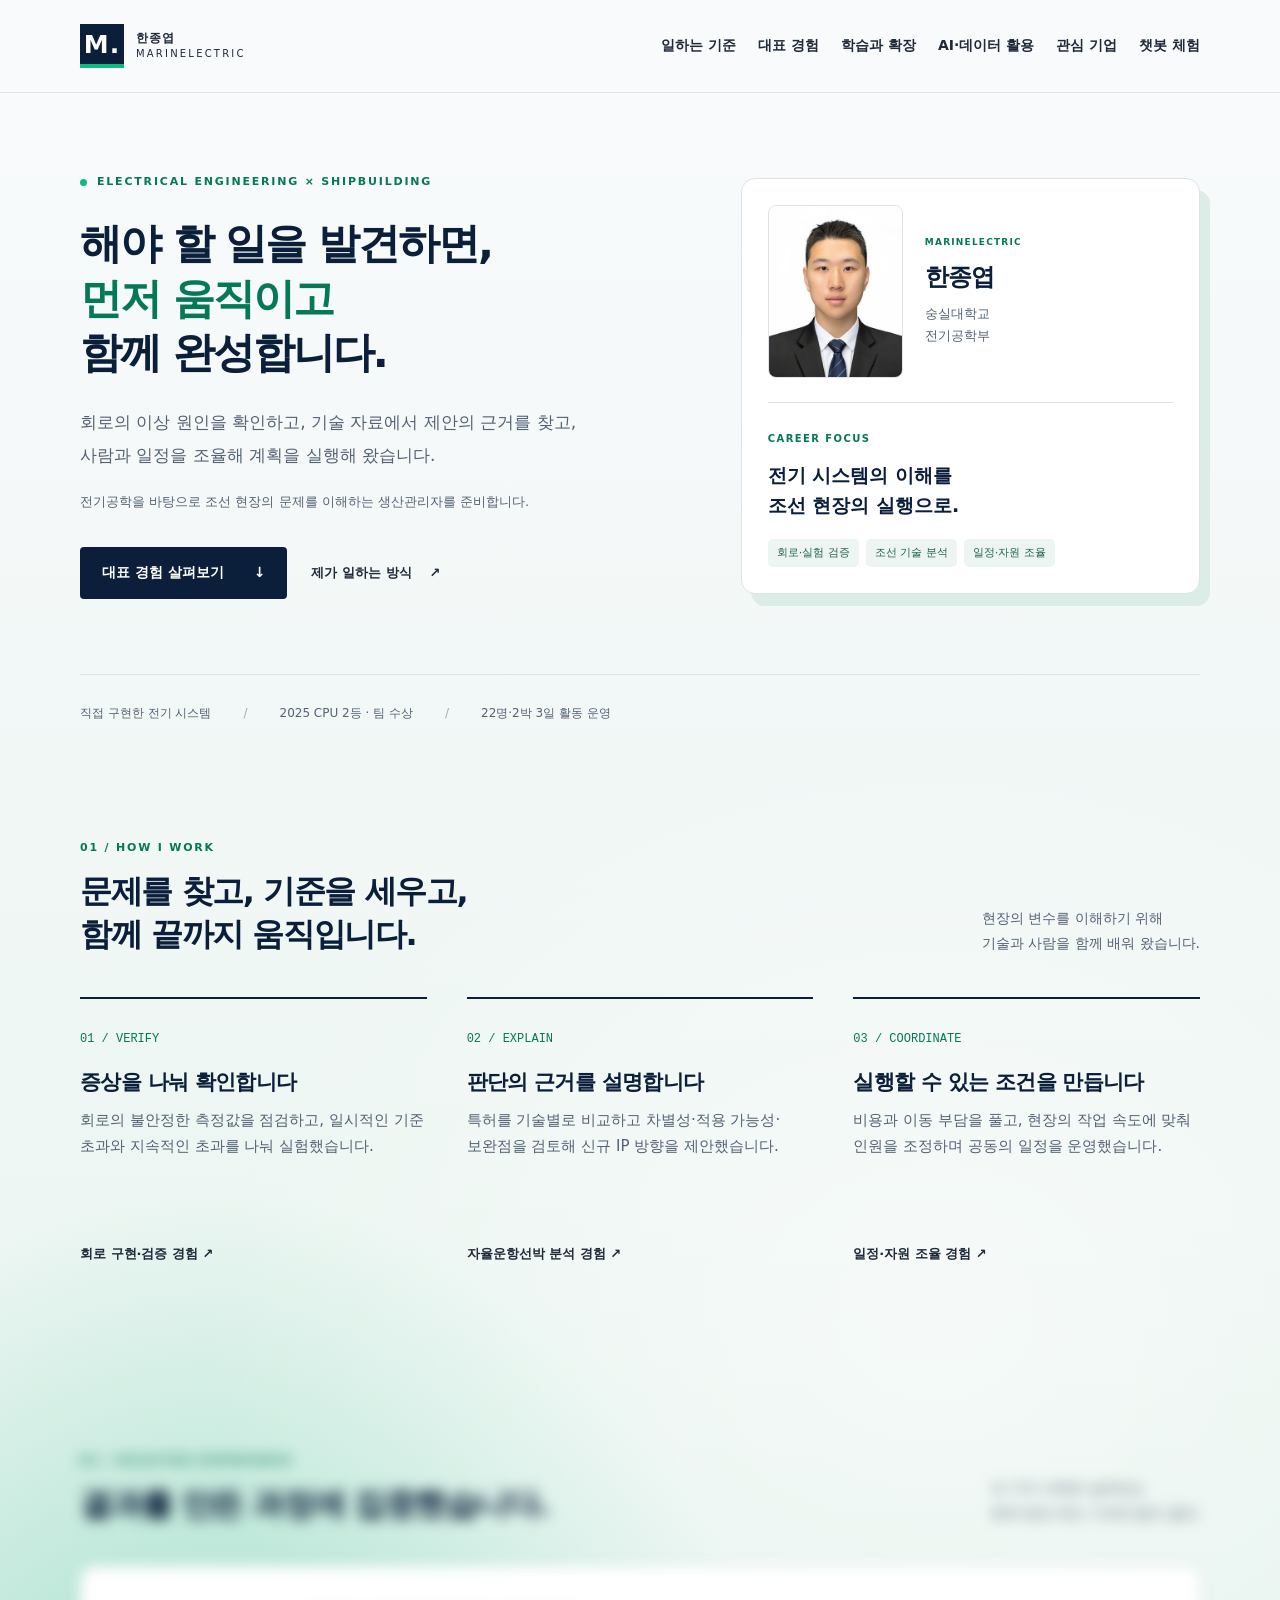
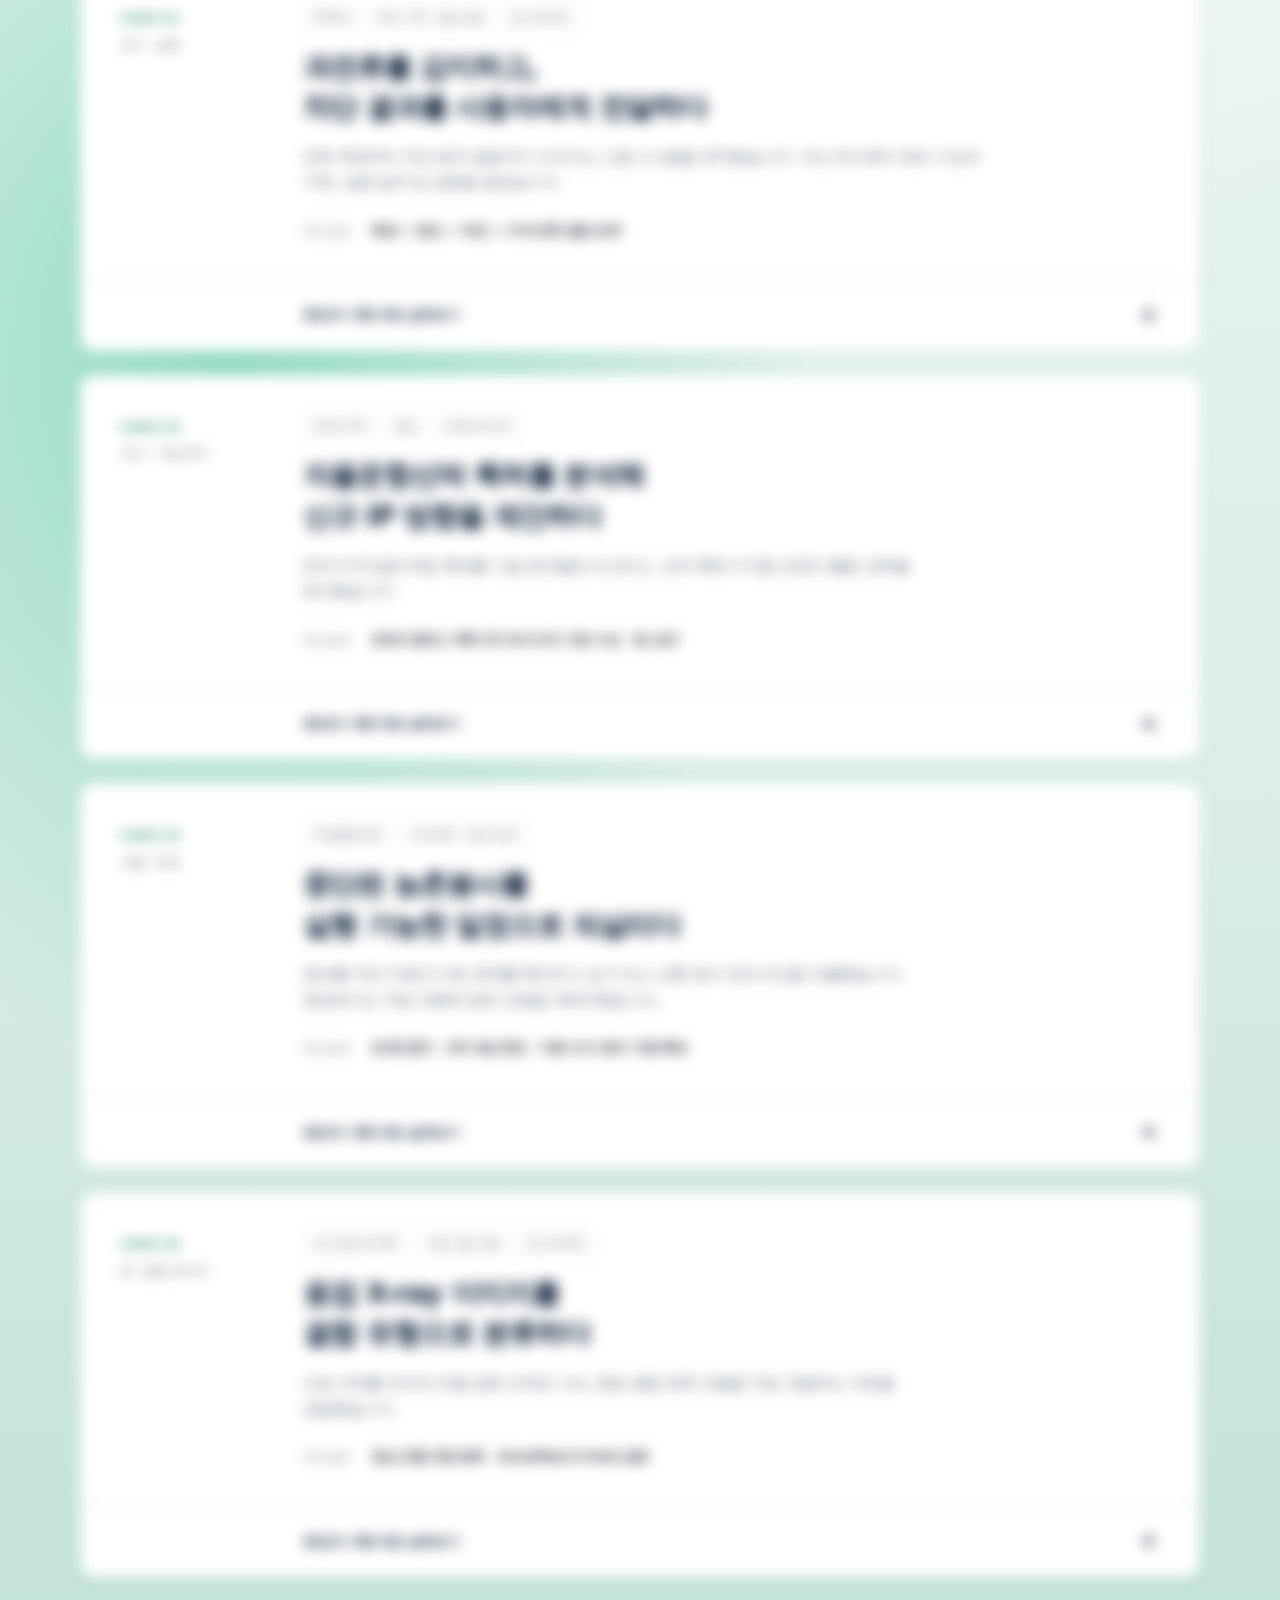
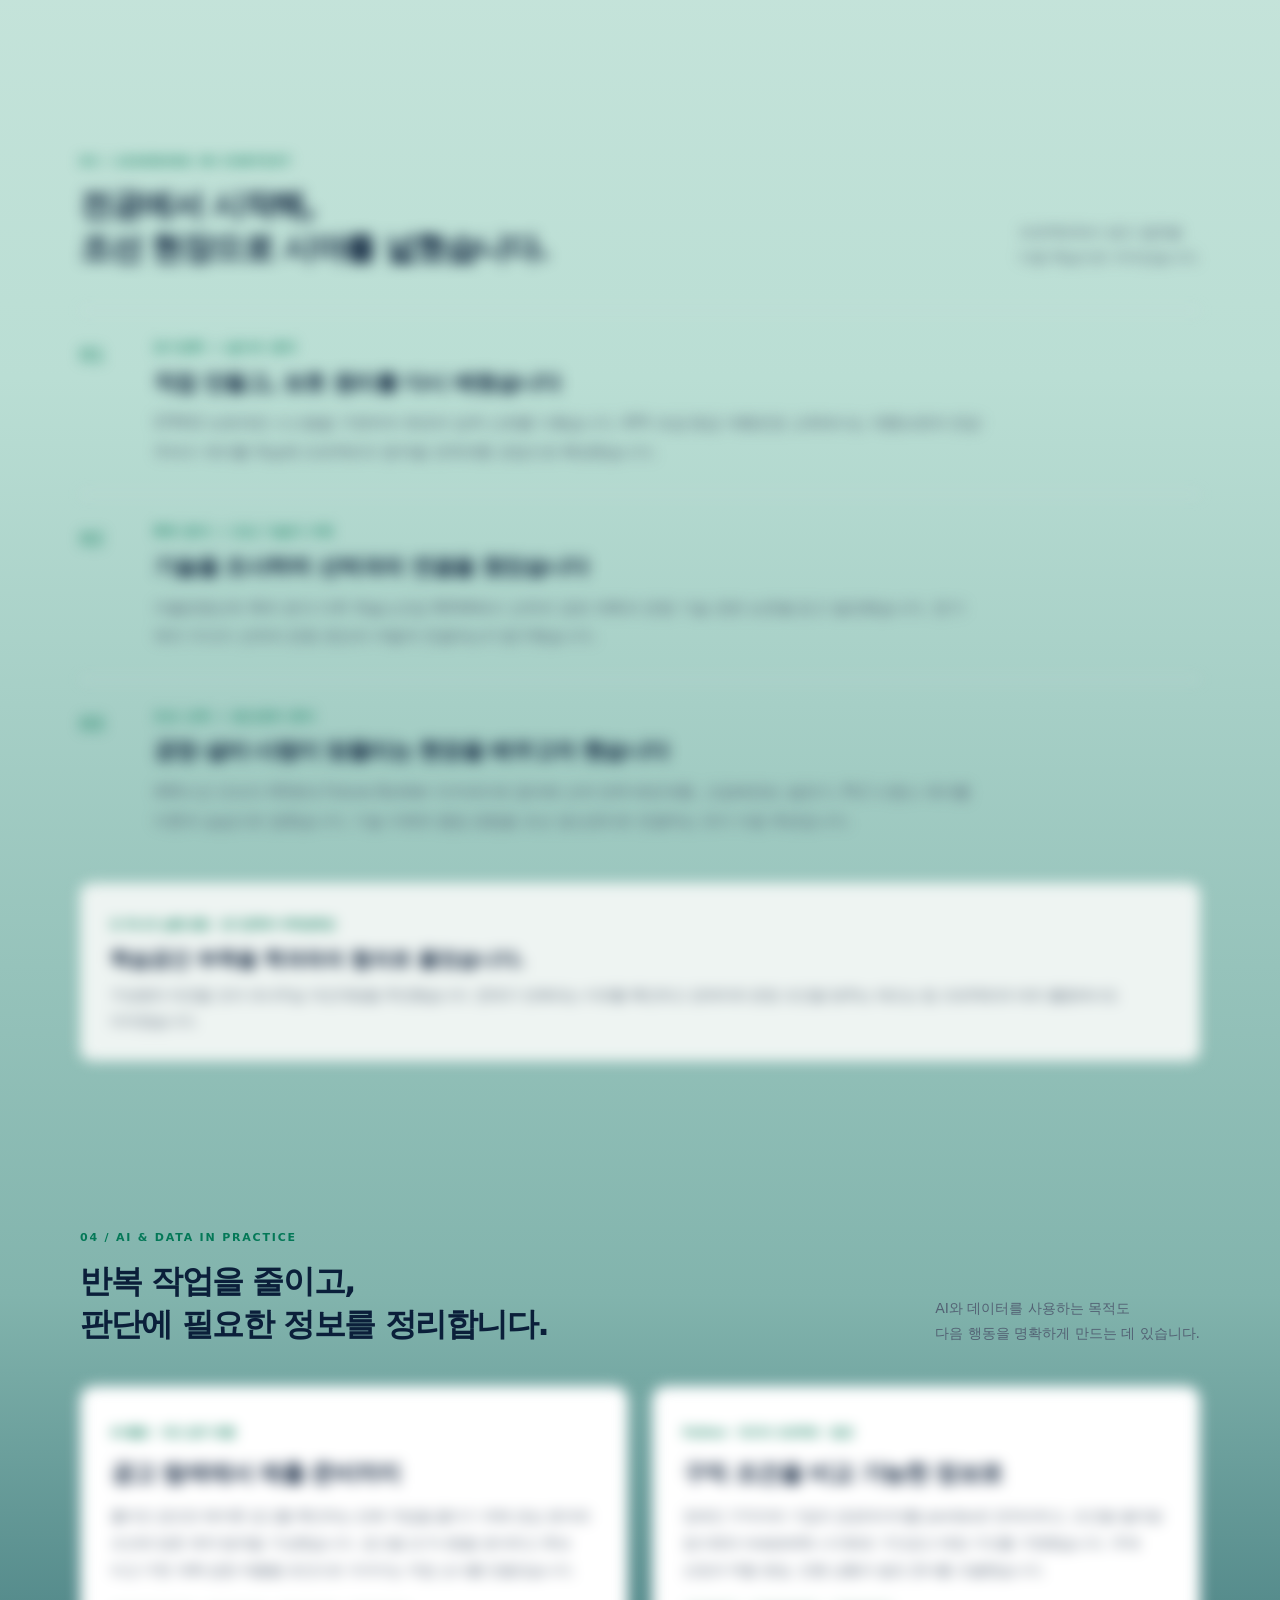
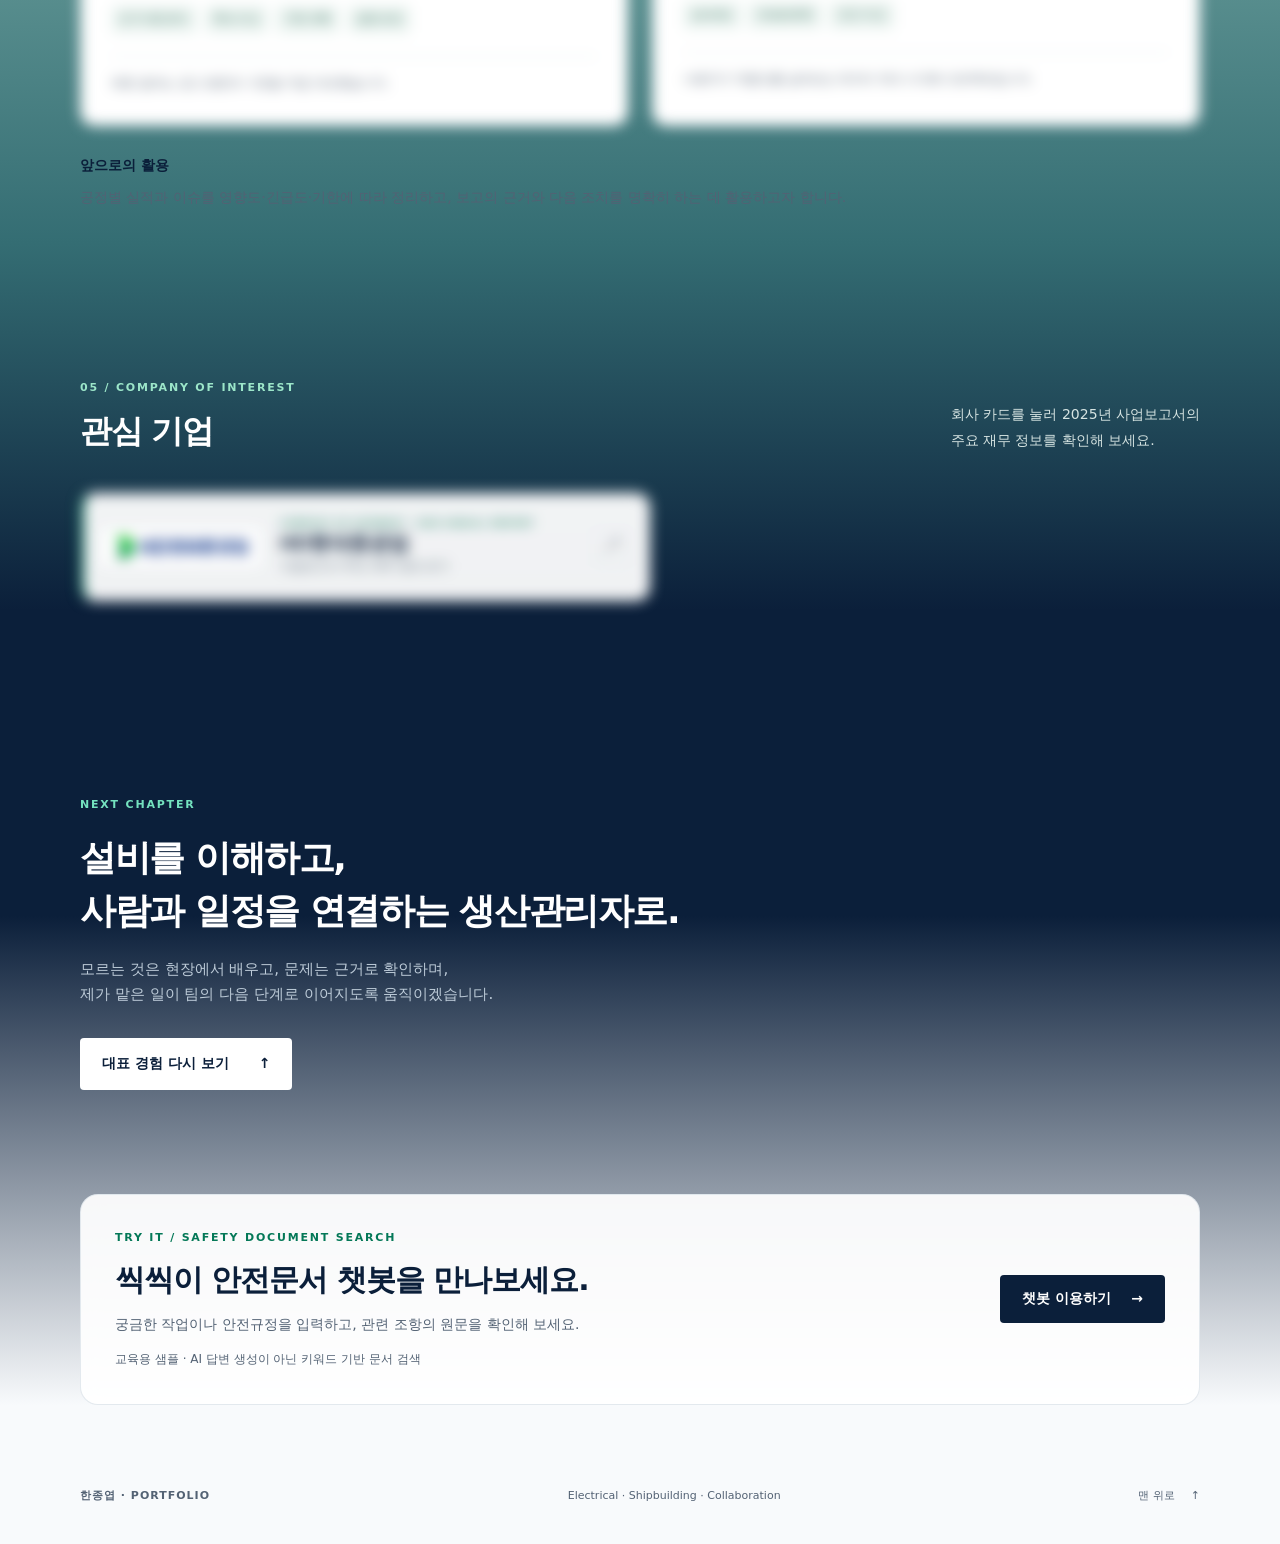
==== index.html @ 81415484 "Publish checked portfolio site and assets" ====
<!doctype html>
<html lang="ko"><head><meta charset="utf-8"><meta name="viewport" content="width=device-width, initial-scale=1"><meta name="description" content="한종엽의 전기·조선 포트폴리오. 과전류 보호 시스템 구현, 자율운항선박 특허 분석, 일정과 자원 조율 경험을 소개합니다."><meta name="theme-color" content="#0B1F3A"><meta property="og:title" content="한종엽 | 전기에서 조선 현장으로"><meta property="og:description" content="회로를 검증하고, 기술을 분석하고, 사람과 일정을 연결한 경험."><title>한종엽 | 전기에서 조선 현장으로</title><link rel="stylesheet" href="styles.css"><script src="app.js" defer></script></head>
<body><a class="skip-link" href="#main">본문 바로가기</a>
<header class="site-header"><div class="container header-inner"><a class="brand" href="#top" aria-label="한종엽 포트폴리오 처음으로"><span class="brand-mark" aria-hidden="true">M.</span><span>한종엽<br><small>MARINELECTRIC</small></span></a><nav aria-label="주 메뉴"><a href="#career">일하는 기준</a><a href="#projects">대표 경험</a><a href="#experience">학습과 확장</a><a href="#ai-tools">AI·데이터 활용</a><a href="#company">관심 기업</a><a href="#chatbot">챗봇 체험</a></nav></div></header>
<main id="main" class="flow-region"><section class="hero" id="top" aria-labelledby="hero-title"><div class="container hero-grid"><div class="hero-copy"><p class="eyebrow"><span class="status-dot" aria-hidden="true"></span> ELECTRICAL ENGINEERING × SHIPBUILDING</p><h1 id="hero-title">해야 할 일을 발견하면,<br><em>먼저 움직이고</em><br>함께 완성합니다.</h1><p class="hero-description">회로의 이상 원인을 확인하고, 기술 자료에서 제안의 근거를 찾고,<br class="desktop-break"> 사람과 일정을 조율해 계획을 실행해 왔습니다.</p><p class="career-direction">전기공학을 바탕으로 조선 현장의 문제를 이해하는 생산관리자를 준비합니다.</p><div class="hero-actions"><a class="button primary" href="#projects">대표 경험 살펴보기 <span aria-hidden="true">↓</span></a><a class="text-link" href="#career">제가 일하는 방식 <span aria-hidden="true">↗</span></a></div></div><aside class="profile-card" aria-label="한종엽 프로필"><div class="profile-intro"><img src="assets/profile.jpg" alt="한종엽 프로필 사진" width="896" height="1152" fetchpriority="high"><div><p class="eyebrow">MARINELECTRIC</p><h2>한종엽</h2><p>숭실대학교<br>전기공학부</p></div></div><div class="profile-focus"><span>CAREER FOCUS</span><p>전기 시스템의 이해를<br>조선 현장의 실행으로.</p></div><div class="profile-tags"><span>회로·실험 검증</span><span>조선 기술 분석</span><span>일정·자원 조율</span></div></aside></div><div class="container hero-bottom"><span>직접 구현한 전기 시스템</span><span>2025 CPU 2등 · 팀 수상</span><span>22명·2박 3일 활동 운영</span></div></section>
<section class="section container scroll-reveal" id="career" aria-labelledby="career-title"><div class="section-heading"><div><p class="eyebrow">01 / HOW I WORK</p><h2 id="career-title">문제를 찾고, 기준을 세우고,<br>함께 끝까지 움직입니다.</h2></div><p>현장의 변수를 이해하기 위해<br>기술과 사람을 함께 배워 왔습니다.</p></div><div class="strength-grid"><article><span class="index-number">01 / VERIFY</span><h3>증상을 나눠 확인합니다</h3><p>회로의 불안정한 측정값을 점검하고, 일시적인 기준 초과와 지속적인 초과를 나눠 실험했습니다.</p><a class="text-link" href="#project-relay">회로 구현·검증 경험 ↗</a></article><article><span class="index-number">02 / EXPLAIN</span><h3>판단의 근거를 설명합니다</h3><p>특허를 기술별로 비교하고 차별성·적용 가능성·보완점을 검토해 신규 IP 방향을 제안했습니다.</p><a class="text-link" href="#project-ip">자율운항선박 분석 경험 ↗</a></article><article><span class="index-number">03 / COORDINATE</span><h3>실행할 수 있는 조건을 만듭니다</h3><p>비용과 이동 부담을 풀고, 현장의 작업 속도에 맞춰 인원을 조정하며 공동의 일정을 운영했습니다.</p><a class="text-link" href="#project-cooperation">일정·자원 조율 경험 ↗</a></article></div></section>
<section class="project-section scroll-reveal" id="projects" aria-labelledby="projects-title"><div class="container"><div class="section-heading"><div><p class="eyebrow">02 / SELECTED EXPERIENCE</p><h2 id="projects-title">결과를 만든 과정에 집중했습니다.</h2></div><p>네 가지 사례로 살펴보는<br>문제·판단·개인 기여와 팀의 결과.</p></div><article class="project-card" id="project-relay"><div class="project-overview"><div class="project-label"><span>CASE 01</span><span>전기 · 검증</span></div><div class="project-main"><div class="tags"><span>STM32</span><span>회로 구현 · 실험 검증</span><span>팀 프로젝트</span></div><h3>과전류를 감지하고,<br>차단 결과를 사용자에게 전달하다</h3><p>전류 측정부터 차단·원격 알림까지 이어지는 소형 시스템을 제작했습니다. 저는 하드웨어 회로 구성과 구현, 실험 설계 및 검증을 맡았습니다.</p><div class="outcome"><span>주요 결과</span><strong>측정 → 경보 → 차단 → 카카오톡 알림 연계</strong></div></div></div><details><summary>판단과 수행 과정 살펴보기 <span class="plus" aria-hidden="true">+</span></summary><div class="case-body"><dl class="story"><div><dt>해결할 문제</dt><dd>산업용 보호계전기의 동작을 소형 보드에서 구현하고, 관리자가 현장에 없어도 경보와 차단 상태를 확인할 수 있도록 하고자 했습니다.</dd></div><div><dt>판단 기준</dt><dd>단 한 번의 기준 초과로 판단하지 않고 연속 측정 조건을 두었습니다. 일시적인 변화와 지속적인 초과 상황을 구분하는 것이 검증의 핵심이었습니다.</dd></div><div><dt>내가 한 일</dt><dd>SCT 전류센서와 STM32를 연결하는 하드웨어 회로를 구성·구현하고, 실험을 설계해 동작을 검증했습니다. 불안정한 측정값은 입력 경로를 점검하며 원인을 좁혔습니다.</dd></div><div><dt>팀의 구현</dt><dd>팀원들과 하드웨어·펌웨어·IoT 역할을 나누고 측정, 경보, 릴레이 차단, 카카오톡 알림을 연결했습니다. 펌웨어와 IoT 서비스 개발은 별도 팀원이 담당했습니다.</dd></div><div><dt>확인한 결과</dt><dd>보고서의 실험에서는 약 100ms의 일시적인 기준 초과는 트립되지 않았고, 지속적인 초과는 주의 경보와 차단으로 이어졌습니다. 소형 실험 회로에서 확인한 결과입니다.</dd></div><div><dt>배운 점과 연결</dt><dd>기능이 작동하는지뿐 아니라 어떤 조건에서 동작하는지 확인해야 했습니다. 이 경험을 설비의 이상 원인 파악과 조치 결과 확인에 연결하고자 합니다.</dd></div></dl><div class="evidence-panel"><p class="eyebrow">PROTOTYPE / LOGIC & TEST</p><h4>보고서에 기록된 시제품 판단 조건</h4><div class="logic-grid"><div><span>주의 경보</span><strong>0.72 A</strong><p>최근 10회 중 8회 이상 기준 초과</p></div><div><span>차단 판단</span><strong>0.9 A</strong><p>5회 연속 기준 초과</p></div><div><span>내 담당</span><strong>회로 · 실험</strong><p>하드웨어 구현과 동작 검증</p></div></div><p class="source-note">출처: Let’s Trip 캡스톤 과제보고서 3·5절. 위 값은 시제품에 설정한 실험 조건이며 현장 적용 기준이 아닙니다. 경보는 보고서에 설명된 임계값·연속 측정 로직으로 표현했습니다.</p></div></div></details></article><article class="project-card" id="project-ip"><div class="project-overview"><div class="project-label"><span>CASE 02</span><span>조선 · 기술 분석</span></div><div class="project-main"><div class="tags"><span>2025 CPU</span><span>팀장</span><span>2025.04–09</span></div><h3>자율운항선박 특허를 분석해<br>신규 IP 방향을 제안하다</h3><p>한국·미국·일본·유럽 특허를 기술 분야별로 비교하고, 선박 특화 디지털 트윈의 활용 공백을 분석했습니다.</p><div class="outcome"><span>주요 결과</span><strong>2025 캠퍼스 특허 유니버시아드 2등 수상 · 팀 성과</strong></div></div></div><details><summary>판단과 수행 과정 살펴보기 <span class="plus" aria-hidden="true">+</span></summary><div class="case-body"><dl class="story"><div><dt>해결할 문제</dt><dd>2024년 최종심사 이후 분석의 차별성과 현실성, 제안을 설득하는 논리를 보완해 다시 도전했습니다.</dd></div><div><dt>판단 기준</dt><dd>기존 기술과 무엇이 다른지, 실제로 적용할 수 있는지, 어떤 보완이 필요한지를 기준으로 자료와 제안 방향을 검토했습니다.</dd></div><div><dt>내가 한 일</dt><dd>팀장으로 분석 방향과 진행 상황을 점검하고 역할을 나눴습니다. 팀의 분석 결과와 신규 IP 아이디어를 정리해 최종심사에서 설명했습니다.</dd></div><div><dt>팀의 분석</dt><dd>충돌 회피·최적 항해·통신·긴급상황 대응·보안 분야를 분류하고, 조사한 특허 범위에서 디지털 트윈을 운항 판단과 위험 대응에 연결하는 방향을 제안했습니다.</dd></div><div><dt>결과</dt><dd>최종 2등을 수상했습니다. 결과물은 특허 분석과 IP 제안이며, 특허 등록이나 실제 자율운항 시스템 구축 성과로 제시하지 않습니다.</dd></div><div><dt>배운 점과 연결</dt><dd>자료를 모으는 것에서 나아가 차이와 적용 조건을 설명해야 제안이 설득력을 얻었습니다. 조선 기술을 비교하고 관계자에게 판단 근거를 전달하는 기초가 됐습니다.</dd></div></dl><p class="source-note">출처: 선박생산관리 지원서 및 Ocean Transformation 지원 이력서의 CPU 활동 기록.</p></div></details></article><article class="project-card" id="project-cooperation"><div class="project-overview"><div class="project-label"><span>CASE 03</span><span>조율 · 운영</span></div><div class="project-main"><div class="tags"><span>작은물결 회장</span><span>대외 협의 · 일정 운영</span></div><h3>중단된 농촌봉사를<br>실행 가능한 일정으로 되살리다</h3><p>참여를 막던 비용과 이동 문제를 확인하고 농가·숙소·교통·장비·안전 조건을 조율했습니다. 현장에서는 작업 진행에 맞춰 인원을 재배치했습니다.</p><div class="outcome"><span>주요 결과</span><strong>22명 참여 · 2박 3일 운영 · 이동·식사·장비 지원 확보</strong></div></div></div><details><summary>판단과 수행 과정 살펴보기 <span class="plus" aria-hidden="true">+</span></summary><div class="case-body"><dl class="story"><div><dt>해결할 문제</dt><dd>중단됐던 농촌봉사를 다시 추진하는 과정에서 구성원들이 비용과 이동 부담으로 참여를 망설였습니다.</dd></div><div><dt>판단 기준</dt><dd>참가자 모집보다 먼저 이동·숙소·식사·장비와 작업 일정을 실행 가능한 조건으로 만드는 데 집중했습니다.</dd></div><div><dt>내가 한 일</dt><dd>춘천농협과 MOU를 협의하고 전체 일정과 외부기관 소통을 맡았습니다. 현장에서는 농가별 작업량과 진행 속도를 확인하며 인원을 재배치하고, 지연되거나 담당이 비는 업무를 보완했습니다.</dd></div><div><dt>함께 한 일</dt><dd>부원들과 농가 연락·물품 준비·참여자 관리 역할을 나누고 진행 상황을 점검했습니다.</dd></div><div><dt>결과</dt><dd>22명이 참여하는 2박 3일 활동을 운영했습니다. 버스·중식·일손돕기 장비 지원과 봉사시간 인정을 확보했습니다.</dd></div><div><dt>배운 점과 연결</dt><dd>역할 분담 이후에도 진행 상황과 사람·자원의 제약을 살펴야 했습니다. 여러 관계자와 일정을 맞추고 변경에 대응하는 경험을 생산관리의 협업 역량으로 이어가고자 합니다.</dd></div></dl><p class="source-note">출처: 선박생산관리 지원서의 공동 목표 달성 경험.</p></div></details></article><article class="project-card" id="project-ai"><div class="project-overview"><div class="project-label"><span>CASE 04</span><span>AI · 품질 데이터</span></div><div class="project-main"><div class="tags"><span>조선 현장 AI PBL</span><span>직접 모델 개발</span><span>팀 프로젝트</span></div><h3>용접 X-ray 이미지를<br>결함 유형으로 분류하다</h3><p>산업 과제를 데이터·모델·검증 단계로 나눠, 용접 결함 분류 모델을 직접 개발하는 과정을 경험했습니다.</p><div class="outcome"><span>주요 결과</span><strong>정상 포함 5종 분류 · Stratified 5-Fold 검증</strong></div></div></div><details><summary>판단과 수행 과정 살펴보기 <span class="plus" aria-hidden="true">+</span></summary><div class="case-body"><dl class="story"><div><dt>해결할 문제</dt><dd>용접 X-ray 이미지를 기공·용입부족·융합불량·언더컷·정상으로 분류하는 교육 과제였습니다.</dd></div><div><dt>판단 기준</dt><dd>클래스별 성능을 함께 살피는 Macro F1과 계층화 교차검증을 기준으로 모델을 평가했습니다.</dd></div><div><dt>내가 한 일</dt><dd>용접 결함 분류 모델을 직접 만들고 데이터 탐색부터 학습·검증·재학습까지의 적용 과정을 경험했습니다.</dd></div><div><dt>팀의 개발 과정</dt><dd>팀 발표자료에는 흑백 128×128 전처리·증강, WeldingResNet, 5-Fold 검증, 앙상블과 고신뢰도 Pseudo-label 재학습 과정이 기록돼 있습니다.</dd></div><div><dt>결과와 범위</dt><dd>팀 발표자료의 평균 검증 Macro F1은 0.8958입니다. 교육 데이터의 5-Fold 결과이며 현장 검사 정확도나 불량률 개선 수치는 아닙니다.</dd></div><div><dt>배운 점과 연결</dt><dd>평가 조건과 데이터 구성을 함께 확인해야 점수의 의미를 설명할 수 있었습니다. 품질 데이터를 다룰 때도 분석 결과와 적용 가능한 범위를 함께 전달하고자 합니다.</dd></div></dl><p class="source-note">출처: 기존 포트폴리오에 반영된 「용접 결함 이미지 분류 모델 학습 과정」 팀 발표자료. 평균 검증 Macro F1과 별도 제출 점수는 합치지 않았습니다.</p></div></details></article></div></section>
<section class="section container scroll-reveal" id="experience" aria-labelledby="experience-title"><div class="section-heading"><div><p class="eyebrow">03 / LEARNING IN CONTEXT</p><h2 id="experience-title">전공에서 시작해,<br>조선 현장으로 시야를 넓혔습니다.</h2></div><p>프로젝트에서 생긴 질문을<br>다음 학습으로 이어갔습니다.</p></div><div class="learning-path"><article><span class="path-number">01</span><div><p class="eyebrow">전기공학 → 설비의 동작</p><h3>직접 만들고, 보호 원리를 다시 배웠습니다</h3><p>STM32 보호계전 시스템을 구현하며 회로와 입력 신호를 다뤘습니다. KPX 초급·중급 계통운영 교육에서는 계통보호와 전압·주파수 제어를 학습해 프로젝트의 동작을 전력계통 관점으로 확장했습니다.</p></div></article><article><span class="path-number">02</span><div><p class="eyebrow">특허 분석 → 조선 기술의 이해</p><h3>기술을 조사하며 선박과의 연결을 찾았습니다</h3><p>자율운항선박 특허 분석 이후 학술소모임 NOVA에서 선박의 경로 계획과 운항 기술 관련 논문을 읽고 발표했습니다. 전기·제어 지식이 선박의 운항 판단과 어떻게 연결되는지 탐구했습니다.</p></div></article><article><span class="path-number">03</span><div><p class="eyebrow">조선 교육 → 생산관리 준비</p><h3>공정·설비·사람이 맞물리는 현장을 배우고자 했습니다</h3><p>400시간 규모의 HD현대 Future Builder 아카데미에 참여해 선박 전력·배전계통, 고압배전반, 발전기, PLC·시퀀스 제어를 이론과 실습으로 접했습니다. 기술 이해와 협업 경험을 조선 생산관리로 연결하는 것이 다음 목표입니다.</p></div></article></div><div class="supporting-experience"><span class="experience-type">또 하나의 실행 경험 · 전기공학부 부학생회장</span><h3>학습공간 부족을 학과와의 협의로 풀었습니다.</h3><p>구성원의 의견을 모아 과사무실 야간개방을 추진했습니다. 문제가 반복되는 이유를 확인하고 관계자와 운영 조건을 맞추는 태도는 팀 프로젝트와 대외 활동에서도 이어졌습니다.</p></div></section>
<section class="industry-section" id="ai-tools" aria-labelledby="tools-title"><div class="container"><div class="section-heading"><div><p class="eyebrow">04 / AI & DATA IN PRACTICE</p><h2 id="tools-title">반복 작업을 줄이고,<br>판단에 필요한 정보를 정리합니다.</h2></div><p>AI와 데이터를 사용하는 목적도<br>다음 행동을 명확하게 만드는 데 있습니다.</p></div><div class="practice-grid scroll-reveal"><article><span class="experience-type">AI 활용 · 개인 업무 흐름</span><h3>공고 탐색에서 제출 준비까지</h3><p>흩어진 공모전·해커톤 공고를 확인하는 반복 작업을 줄이기 위해 관심 분야와 조건에 맞춘 예약 탐색을 구성했습니다. 공고별 요구사항을 분석하고 후보 비교·구현 계획·검증·제출물 초안으로 이어지는 작업 순서를 만들었습니다.</p><ol class="workflow-steps"><li>요구사항 분석</li><li>후보 비교</li><li>구현 계획</li><li>검증·초안</li></ol><p class="practice-note">최종 결과는 공고 원문과 기준을 직접 대조했습니다.</p></article><article><span class="experience-type">Python · 데이터 프로젝트 · 팀장</span><h3>구직 조건을 비교 가능한 정보로</h3><p>장애인 구직자와 기업의 공공데이터를 pandas로 전처리하고, 조건별 필터링·점수화와 matplotlib 시각화로 구인공고 매칭 구조를 구현했습니다. 주제 선정과 역할 분담, 진행 상황과 발표 준비를 조율했습니다.</p><div class="skill-tags"><span>pandas</span><span>matplotlib</span><span>조건 비교</span></div><p class="practice-note">사용자가 적합도를 살펴보는 데이터 처리·시각화 프로젝트입니다.</p></article></div><p class="application-note"><strong>앞으로의 활용</strong> 공정별 실적과 이슈를 영향도·긴급도·기한에 따라 정리하고, 보고의 근거와 다음 조치를 명확히 하는 데 활용하고자 합니다.</p></div></section>
<section class="section container company-section" id="company" aria-labelledby="company-title">
  <div class="section-heading">
    <div><p class="eyebrow">05 / COMPANY OF INTEREST</p><h2 id="company-title">관심 기업</h2></div>
    <p>회사 카드를 눌러 2025년 사업보고서의<br>주요 재무 정보를 확인해 보세요.</p>
  </div>
  <button class="company-card-button scroll-reveal" type="button" aria-haspopup="dialog" aria-controls="financial-dialog" aria-label="HD현대중공업 2025년 사업보고서 주요 재무 정보 보기">
    <span class="company-logo-panel"><img src="assets/hd-hhi-logo.png" alt="" width="1190" height="198"></span>
    <span class="company-card-meta"><small>COMPANY OF INTEREST · 2025 ANNUAL REPORT</small><strong>HD현대중공업</strong><span>사업보고서 주요 재무 정보 보기</span></span>
    <span class="company-card-arrow" aria-hidden="true">↗</span>
  </button>
</section>
<dialog class="financial-dialog" id="financial-dialog" aria-labelledby="financial-dialog-title" aria-describedby="financial-dialog-description">
  <div class="financial-dialog-head">
    <div><p class="eyebrow">OPENDART · 2025년 사업보고서</p><h2 id="financial-dialog-title">HD현대중공업 주요 재무 정보</h2></div>
    <button class="financial-close" type="button" aria-label="재무 정보 닫기">×</button>
  </div>
  <p id="financial-dialog-description">매출액·영업이익은 2025년 연결 기준, 수주잔고는 2025년 말 기준입니다.</p>
  <div class="financial-table-wrap"><table class="financial-table">
    <caption>HD현대중공업 2025년 사업보고서 주요 재무 정보 (단위: 억원)</caption>
    <thead><tr><th scope="col">항목</th><th scope="col">금액 (억원)</th><th scope="col">기준</th></tr></thead>
    <tbody>
      <tr><th scope="row">매출액</th><td>175,806.33</td><td>2025년 연결</td></tr>
      <tr><th scope="row">영업이익</th><td>20,375.10</td><td>2025년 연결</td></tr>
      <tr><th scope="row">수주잔고</th><td>563,844.72</td><td>2025년 말</td></tr>
    </tbody>
  </table></div>
  <p class="financial-note">수주잔고는 재무제표 계정이 아닌 「II. 사업의 내용 → 4. 매출 및 수주상황 → 다. 수주상황」의 기말 합계입니다. 원문 단위는 백만원이며, 표의 금액은 억원 단위로 반올림했습니다.</p>
  <a class="financial-source" href="https://dart.fss.or.kr/dsaf001/main.do?rcpNo=20260320000859" target="_blank" rel="noopener noreferrer">DART 2025년 사업보고서 원문 열기 <span aria-hidden="true">↗</span></a>
</dialog><section class="closing"><div class="container"><p class="eyebrow">NEXT CHAPTER</p><h2>설비를 이해하고,<br>사람과 일정을 연결하는 생산관리자로.</h2><p>모르는 것은 현장에서 배우고, 문제는 근거로 확인하며,<br>제가 맡은 일이 팀의 다음 단계로 이어지도록 움직이겠습니다.</p><a class="button light" href="#projects">대표 경험 다시 보기 <span aria-hidden="true">↑</span></a></div></section>
<section class="container chatbot-entry" id="chatbot" aria-labelledby="chatbot-title">
      <div class="chatbot-entry-copy">
        <p class="eyebrow">TRY IT / SAFETY DOCUMENT SEARCH</p>
        <h2 id="chatbot-title">씩씩이 안전문서 챗봇을 만나보세요.</h2>
        <p>궁금한 작업이나 안전규정을 입력하고, 관련 조항의 원문을 확인해 보세요.</p>
        <span class="chatbot-entry-note">교육용 샘플 · AI 답변 생성이 아닌 키워드 기반 문서 검색</span>
      </div>
      <a class="button chatbot-entry-button" href="chatbot.html">챗봇 이용하기 <span aria-hidden="true">→</span></a>
    </section></main><footer class="container footer"><span>한종엽 · PORTFOLIO</span><span>Electrical · Shipbuilding · Collaboration</span><a href="#top">맨 위로 <span aria-hidden="true">↑</span></a></footer></body></html>
---- styles.css ----
:root{--navy:#0b1f3a;--green:#10b981;--green-dark:#047857;--bg:#f8fafc;--ink:#1f2937;--muted:#536274;--line:#dce4ea;--white:#fff;--radius:14px;--space:8px}*{box-sizing:border-box}html{scroll-behavior:smooth;scroll-padding-top:110px}body{margin:0;background:var(--bg);color:var(--ink);font-family:"Pretendard","Noto Sans KR","Malgun Gothic",system-ui,sans-serif;font-size:16px;line-height:1.7;word-break:keep-all;overflow-wrap:break-word}a{color:inherit;text-decoration:none}a,summary{-webkit-tap-highlight-color:transparent}a:focus-visible,summary:focus-visible,[tabindex]:focus-visible{outline:3px solid var(--green-dark);outline-offset:5px}h1,h2,h3,h4,p{margin:0}h1,h2,h3,h4{color:var(--navy);line-height:1.35}p+p{margin-top:16px}strong{font-weight:700}em{font-style:normal}.container{width:min(1120px,calc(100% - 80px));margin-inline:auto}.skip-link{position:fixed;top:-90px;left:20px;padding:12px 20px;background:var(--navy);color:white;z-index:10}.skip-link:focus{top:10px}.site-header{position:sticky;top:0;z-index:5;background:rgba(248,250,252,.97);border-bottom:1px solid var(--line)}.header-inner{min-height:92px;display:flex;align-items:center;justify-content:space-between;gap:24px}.brand{display:flex;align-items:center;gap:12px;font-size:12px;line-height:1.25;letter-spacing:1px;font-weight:800}.brand small{font-size:10px;letter-spacing:2.2px;font-weight:500}.brand-mark{background:var(--navy);color:#fff;border-bottom:4px solid var(--green);font-size:25px;width:44px;height:44px;display:grid;place-items:center;line-height:1}.header-inner nav{display:flex;gap:30px;font-size:14px;font-weight:600}.header-inner nav a,.header-link{display:inline-flex;align-items:center;min-height:44px}.header-inner a:hover{color:var(--green-dark)}.header-link{font-size:13px;gap:20px;border-bottom:1px solid var(--navy)}.hero{padding:80px 0 0;background:linear-gradient(110deg,#fff 30%,#edf5f5 100%)}.hero-grid{display:grid;grid-template-columns:1.3fr 1fr;gap:64px;align-items:center}.eyebrow{font-size:11px;font-weight:750;letter-spacing:1.8px;color:var(--green-dark);display:flex;align-items:center;gap:10px}.status-dot{display:inline-block;width:7px;height:7px;background:var(--green);border-radius:50%;flex-shrink:0}h1{font-size:clamp(36px,4.25vw,56px);letter-spacing:-2.8px;line-height:1.3;margin:25px 0}h1 em{color:var(--green-dark)}.hero-description{color:var(--muted);font-size:17px;line-height:1.9}.career-direction{font-size:13px;color:var(--muted);margin-top:20px}.hero-actions{display:flex;align-items:center;gap:24px;margin-top:34px;flex-wrap:wrap}.button{display:inline-flex;align-items:center;justify-content:center;gap:30px;min-height:52px;padding:12px 22px;border-radius:4px;font-size:14px;font-weight:700;transition:background .2s}.primary{color:white;background:var(--navy)}.primary:hover{background:#173a60}.text-link{font-size:13px;font-weight:700;display:inline-flex;min-height:44px;align-items:center;gap:18px}.text-link:hover{text-decoration:underline;text-underline-offset:5px}.engineering-note{position:relative;background:var(--navy);color:#fff;border-radius:var(--radius);padding:30px 32px;box-shadow:15px 18px 0 #dcece7}.note-heading{display:flex;justify-content:space-between;font-size:10px;letter-spacing:1.9px;color:#b8c9d9}.note-title{font-size:26px;font-weight:650;line-height:1.5;letter-spacing:-.8px;margin-top:26px}.note-list{list-style:none;padding:0;margin:22px 0 0}.note-list li{display:flex;align-items:center;gap:18px;padding:16px 0;border-top:1px solid #30445d}.note-list li>span:first-child{color:#74e2bf;font-size:12px;font-family:monospace}.note-list li>span:last-child{margin-left:auto;color:#74e2bf}.note-list strong{display:block;font-size:14px}.note-list small{font-size:12px;color:#bacbdc}.note-footer{display:flex;gap:9px;align-items:center;font-size:11px;color:#bacbdc;margin-top:18px}.hero-bottom{display:flex;gap:32px;padding:28px 0;margin-top:75px;border-top:1px solid var(--line);font-size:12px;color:var(--muted)}.hero-bottom span+span:before{content:"/";color:#9facb8;margin-right:32px}.section{padding-block:88px}.section-heading{display:flex;justify-content:space-between;align-items:end;gap:28px;margin-bottom:40px}h2{font-size:32px;letter-spacing:-1.4px;margin-top:12px}.section-heading>p{font-size:14px;line-height:1.8;color:var(--muted)}.strength-grid{display:grid;grid-template-columns:repeat(3,1fr);gap:40px}.strength-grid article{border-top:2px solid var(--navy);padding-top:24px}.index-number{color:var(--green-dark);font-size:12px;font-family:monospace}.strength-grid h3{font-size:21px;margin:18px 0 12px;letter-spacing:-.7px}.strength-grid p{color:var(--muted);font-size:15px;min-height:104px}.strength-grid .text-link{margin-top:20px}.project-section{background:#edf2f5;padding:88px 0}.project-card{background:var(--white);border:1px solid var(--line);border-radius:var(--radius);margin-bottom:24px;scroll-margin-top:112px;overflow:hidden}.project-card:last-child{margin-bottom:0}.project-overview{display:grid;grid-template-columns:150px 1fr;padding:38px 40px;gap:32px}.project-label{display:flex;flex-direction:column;gap:6px;font-size:12px;color:var(--muted);padding-top:5px}.project-label span:first-child{font-size:11px;font-weight:700;letter-spacing:1.2px;color:var(--green-dark)}.tags{display:flex;gap:8px;flex-wrap:wrap;margin-bottom:16px}.tags span{font-size:11px;border:1px solid var(--line);padding:3px 9px;border-radius:3px;color:var(--muted)}.project-main h3{font-size:28px;letter-spacing:-1px}.project-main>p{font-size:15px;color:var(--muted);margin-top:16px;max-width:680px}.outcome{display:flex;gap:20px;margin-top:24px;align-items:baseline;font-size:13px}.outcome>span{font-size:11px;color:var(--muted);white-space:nowrap}.outcome strong{font-weight:600}.project-card summary{display:flex;justify-content:space-between;align-items:center;min-height:62px;padding:14px 40px 14px 222px;cursor:pointer;border-top:1px solid var(--line);font-size:13px;font-weight:650;color:var(--navy);list-style:none}.project-card summary::-webkit-details-marker{display:none}.project-card summary:hover{background:var(--bg)}.plus{font-size:24px;font-weight:400;transition:transform .2s}details[open] .plus{transform:rotate(45deg)}.case-body{padding:12px 40px 36px 222px;border-top:1px solid var(--line)}.story{margin:0}.story>div{display:grid;grid-template-columns:82px 1fr;gap:18px;padding:19px 0;border-bottom:1px solid #e7edf1}.story dt{font-size:12px;font-weight:700;color:var(--green-dark)}.story dd{margin:0;font-size:14px;line-height:1.9;color:var(--muted)}.story dd strong{color:var(--ink)}.source-note{font-size:12px!important;line-height:1.8;color:var(--muted);margin-top:22px!important}.featured{border-top:3px solid var(--green-dark)}.ai-metrics{display:grid;grid-template-columns:repeat(3,1fr);margin-top:26px;padding-top:20px;border-top:1px solid var(--line);gap:20px}.ai-metrics strong{font-size:28px;display:block;letter-spacing:-1px;color:var(--navy)}.ai-metrics span{display:block;color:var(--muted);font-size:11px;margin-top:3px}.project-main .metric-caption{font-size:11px;margin-top:12px}.evidence-panel{padding:24px;margin-top:28px;background:var(--bg);border:1px solid var(--line);border-radius:8px;min-width:0}.evidence-panel h4{font-size:20px;margin-top:8px}.pipeline{list-style:none;counter-reset:step;display:grid;grid-template-columns:repeat(2,1fr);gap:18px;padding:0;margin:24px 0}.pipeline li{counter-increment:step;border-left:2px solid var(--green-dark);padding-left:14px}.pipeline strong{font-size:13px;display:block}.pipeline strong:before{content:"0" counter(step) " / ";color:var(--green-dark);font-size:11px}.pipeline span{display:block;font-size:12px;color:var(--muted);margin-top:5px}.evidence-panel>p:not(.eyebrow){font-size:13px;color:var(--muted)}.table-scroll{overflow-x:auto;max-width:100%;margin:25px 0}table{border-collapse:collapse;width:100%;font-size:12px;text-align:left;min-width:450px}caption{text-align:left;font-weight:700;color:var(--navy);margin-bottom:10px}th,td{padding:12px;border-bottom:1px solid var(--line);vertical-align:top}thead{background:var(--navy);color:white}tbody th{font-weight:600;width:28%}td:nth-child(2){word-break:normal;width:27%}.experience-grid{display:grid;grid-template-columns:repeat(3,1fr);gap:32px}.experience-grid article{border-left:1px solid var(--line);padding-left:24px}.experience-type{font-size:11px;color:var(--green-dark);font-weight:600}.experience-grid h3{font-size:19px;margin:14px 0}.experience-grid p{color:var(--muted);font-size:14px}.closing{background:var(--navy);padding:70px 0}.closing .eyebrow{color:#74e2bf}.closing h2{color:white;font-size:36px;margin-top:18px;line-height:1.45}.closing p:not(.eyebrow){color:#bdcbd8;font-size:15px;margin-top:20px}.light{background:white;color:var(--navy);margin-top:30px}.light:hover{background:#dcece7}.footer{display:flex;justify-content:space-between;align-items:center;gap:20px;min-height:94px;font-size:11px;color:var(--muted)}.footer>a{min-height:44px;display:flex;align-items:center;gap:16px}.footer>span:first-child{font-weight:700;letter-spacing:1px}
@media(min-width:1600px){.hero{padding-top:100px;padding-bottom:15px}}
@media(max-width:1000px){.hero-grid{gap:32px}.engineering-note{padding:24px}.hero-copy h1{font-size:42px}.hero-actions{gap:12px}.project-overview{grid-template-columns:100px 1fr;gap:24px;padding:32px}.project-card summary{padding-left:156px;padding-right:32px}.case-body{padding-left:32px;padding-right:32px}.strength-grid{gap:24px}.desktop-break{display:none}.header-link{display:none}}
@media(max-width:720px){html{scroll-padding-top:130px}.container{width:calc(100% - 40px)}.header-inner{min-height:96px;gap:8px;flex-wrap:wrap;padding-top:12px;padding-bottom:6px}.brand{font-size:10px}.brand small{font-size:9px}.brand-mark{height:35px;width:35px;font-size:21px}.header-inner nav{gap:24px;font-size:12px;margin-left:auto}.hero{padding-top:46px}.hero-grid{grid-template-columns:1fr;gap:36px}.hero-copy h1{font-size:40px;letter-spacing:-2px}.hero-description{font-size:16px}.hero-actions{gap:22px;margin-top:26px}.engineering-note{box-shadow:8px 9px 0 #dcece7;padding:26px}.note-title{font-size:24px}.note-list li{padding:13px 0}.hero-bottom{gap:12px;flex-wrap:wrap;margin-top:42px;padding:24px 0}.hero-bottom span+span:before{display:none}.hero-bottom span{font-size:11px;border-left:2px solid #a9bdb6;padding-left:10px}.section,.project-section{padding-block:56px}.section-heading{display:block;margin-bottom:30px}.section-heading>p{margin-top:18px}h2{font-size:27px}.strength-grid,.experience-grid{grid-template-columns:1fr;gap:28px}.strength-grid article{padding-top:20px}.strength-grid h3{margin-top:10px}.strength-grid p{min-height:0}.strength-grid .text-link{margin-top:8px}.project-overview{grid-template-columns:1fr;padding:26px 22px;gap:18px}.project-label{flex-direction:row;justify-content:space-between;padding:0}.project-main h3{font-size:24px}.tags{gap:5px}.tags span{font-size:10px}.outcome{gap:8px;flex-direction:column}.project-card summary{padding:16px 22px;gap:18px}.case-body{padding:8px 22px 26px}.story>div{grid-template-columns:1fr;gap:6px}.ai-metrics{gap:10px}.ai-metrics strong{font-size:23px}.ai-metrics span{font-size:10px}.evidence-panel{padding:18px 14px}.pipeline{gap:16px}.pipeline span{font-size:11px}.closing{padding:52px 0}.closing h2{font-size:30px}.footer{flex-wrap:wrap;padding-block:24px;gap:10px}.footer>span:nth-child(2){display:none}.experience-grid article{padding-left:18px}}
@media(max-width:390px){.header-inner nav{width:100%;justify-content:space-between;gap:8px}.hero-copy h1{font-size:34px}.eyebrow{font-size:9px;letter-spacing:1.2px}.hero-actions{gap:10px}.project-main h3{font-size:22px}.ai-metrics{grid-template-columns:1fr}.ai-metrics>div{display:flex;align-items:baseline;justify-content:space-between;gap:12px}.pipeline{grid-template-columns:1fr}.table-scroll{margin-inline:-5px}.note-title{font-size:22px}}
@media(prefers-reduced-motion:reduce){html{scroll-behavior:auto}*,*::before,*::after{transition:none!important;animation:none!important}}
@media print{.site-header,.hero-actions,.skip-link,.closing,.footer,.text-link{display:none!important}body,.hero,.project-section{background:white}.container{width:100%}.hero{padding-top:0}.hero-grid{display:block}.engineering-note{display:none}.hero-bottom{margin-top:25px}.section,.project-section{padding:25px 0}.project-card{break-inside:auto}.project-overview{padding:20px;grid-template-columns:100px 1fr}.case-body{padding:15px 20px}.section-heading>p{display:none}.evidence-panel{background:white}.table-scroll{overflow:visible}table{min-width:0}.project-card summary{padding:10px 20px}.strength-grid p{min-height:0}h1{font-size:32px}h2{font-size:24px}}
/* Career, industry and collaboration sections */
.hero-copy h1{font-size:clamp(32px,3.3vw,45px);letter-spacing:-2px}.header-inner nav{gap:22px}.section-intro{max-width:780px;color:var(--muted);margin-bottom:32px;font-size:16px}.direction-banner{border-left:4px solid var(--green-dark);background:#edf5f2;padding:30px 34px;margin-bottom:32px}.direction-banner>span{font-size:12px;color:var(--green-dark);font-weight:700}.direction-banner h3{font-size:25px;margin:10px 0 16px}.direction-banner p{color:var(--muted);max-width:800px}.interest-grid,.reading-grid{display:grid;grid-template-columns:repeat(2,1fr);gap:32px}.interest-grid.three,.tool-grid{display:grid;grid-template-columns:repeat(3,1fr);gap:28px}.interest-grid article{padding-top:22px;border-top:1px solid var(--line)}.interest-grid h3,.reading-grid h3,.tool-grid h3{font-size:21px;margin:14px 0}.interest-grid p,.reading-grid p,.tool-grid p{font-size:14px;color:var(--muted)}.industry-section{padding:80px 0;background:#edf2f5}.curiosity{padding-top:18px;border-top:1px solid var(--line);font-size:12px!important;margin-top:22px!important}.curiosity strong{display:block;color:var(--navy);font-size:14px;margin-top:8px}.source-note a{text-decoration:underline;text-underline-offset:3px}.industry-chart{margin:0 0 32px;background:white;border:1px solid var(--line);border-radius:14px;padding:32px}.industry-chart figcaption{font-size:21px;font-weight:700;color:var(--navy)}.chart-unit{font-size:12px;color:var(--muted);margin:8px 0 28px}.bar-row{display:grid;grid-template-columns:110px 1fr 70px;align-items:center;gap:20px;margin:20px 0;font-size:14px}.bar-row strong{text-align:right}.bar-track{background:#e9eff3;height:22px;border-radius:3px;overflow:hidden}.bar-fill{height:100%}.volume{background:var(--navy)}.distance{background:var(--green-dark)}.reading-grid article{border-left:2px solid var(--line);padding-left:24px}.reading-grid article>span{font-size:12px;color:var(--green-dark);font-weight:650}.tool-grid article{background:white;padding:26px;border:1px solid var(--line);border-radius:12px;min-width:0}.tool-grid dl{font-size:12px;display:grid;grid-template-columns:40px 1fr;gap:8px;margin-top:24px}.tool-grid dt{font-weight:700;color:var(--green-dark)}.tool-grid dd{margin:0;color:var(--muted)}.tool-detail summary{cursor:pointer;min-height:44px;font-size:13px;font-weight:700;padding-top:10px}.tool-detail p{margin-top:12px;font-size:12px}.worklog-list{list-style:none;margin:0;padding:0}.worklog-list>li{display:grid;grid-template-columns:52px 1fr;gap:24px;border-top:1px solid var(--line);padding:28px 0}.log-number{font-size:18px;font-family:monospace;color:var(--green-dark)}.worklog-list h3{font-size:21px}.worklog-list dl{display:grid;grid-template-columns:95px 1fr;gap:10px;font-size:14px}.worklog-list dt{font-size:12px;color:var(--green-dark);font-weight:700}.worklog-list dd{margin:0;color:var(--muted)}.work-principle{background:var(--navy);color:white;padding:26px 30px;border-radius:8px;margin-top:20px}.work-principle strong{font-size:20px}.work-principle p{font-size:14px;color:#bdcbd8;margin-top:12px}
@media(max-width:900px){.header-inner nav{gap:15px;font-size:12px}.interest-grid.three,.tool-grid{grid-template-columns:1fr}.hero-copy h1{font-size:35px}}
@media(max-width:720px){.header-inner{padding-bottom:6px}.header-inner nav{width:100%;justify-content:space-between;gap:5px;flex-wrap:wrap;font-size:11px}.industry-section{padding:56px 0}.interest-grid,.reading-grid{grid-template-columns:1fr}.direction-banner{padding:22px}.direction-banner h3{font-size:22px}.industry-chart{padding:22px 18px}.industry-chart figcaption{font-size:18px}.bar-row{grid-template-columns:75px 1fr 55px;gap:10px;font-size:12px}.worklog-list>li{grid-template-columns:28px 1fr;gap:14px}.worklog-list dl{grid-template-columns:1fr;gap:5px}.worklog-list dd{margin-bottom:10px}.worklog-list h3{font-size:19px}.work-principle{padding:22px}.hero-copy h1{font-size:clamp(27px,6vw,40px)}}
@media print{.industry-section{background:white;padding:25px 0}.direction-banner,.industry-chart,.tool-grid article{break-inside:avoid}.work-principle{background:white;color:var(--navy)}.work-principle p{color:var(--ink)}}
/* Profile and workbook-backed figures */
.profile-card{background:white;border:1px solid var(--line);border-radius:14px;padding:26px;box-shadow:10px 12px 0 #dcece7;min-width:0}.profile-intro{display:grid;grid-template-columns:135px 1fr;gap:22px;align-items:center}.profile-intro img{display:block;width:135px;height:auto;border-radius:8px;border:1px solid var(--line)}.profile-intro h2{font-size:24px;margin:10px 0;letter-spacing:-1px}.profile-intro>div>p:last-child{font-size:13px;color:var(--muted)}.profile-intro .eyebrow{font-size:9px;letter-spacing:1.2px}.profile-caption{font-size:12px;font-weight:700;margin-top:26px;color:var(--green-dark)}.profile-metrics{margin:10px 0 0}.profile-metrics>div{display:grid;grid-template-columns:1fr auto;padding:14px 0;border-top:1px solid var(--line);align-items:center;gap:3px 12px}.profile-metrics dt{font-size:13px;font-weight:650}.profile-metrics dd{margin:0;color:var(--navy);font-size:12px;grid-column:2;grid-row:span 2}.profile-metrics dd strong{font-size:28px;margin-right:4px}.profile-metrics small{font-size:10px;color:var(--muted)}.profile-source{border-top:1px solid var(--line);margin-top:6px;padding-top:4px}.profile-source summary{font-size:11px;min-height:44px;display:flex;align-items:center;cursor:pointer;color:var(--muted)}.profile-source summary::after{content:'+';margin-left:auto}.profile-source[open] summary::after{content:'−'}.profile-source p{font-size:11px;color:var(--muted);line-height:1.8}.profile-source p+p{margin-top:10px}
@media(max-width:1000px){.profile-intro{grid-template-columns:110px 1fr;gap:16px}.profile-intro img{width:110px}.profile-intro h2{font-size:20px}.profile-card{padding:22px}}
@media(max-width:720px){.profile-intro{grid-template-columns:120px 1fr}.profile-intro img{width:120px}.profile-card{box-shadow:6px 7px 0 #dcece7}.profile-intro h2{font-size:23px}}
@media(max-width:360px){.profile-intro{grid-template-columns:94px 1fr;gap:12px}.profile-intro img{width:94px}.profile-intro h2{font-size:20px}.profile-metrics dt{font-size:12px}}
@media print{.profile-card{box-shadow:none;break-inside:avoid;margin-top:20px}.profile-intro img{width:90px}.profile-intro{grid-template-columns:90px 1fr}}

/* Portfolio and chatbot navigation */
.chatbot-entry{display:flex;align-items:center;justify-content:space-between;gap:32px;padding-block:52px;scroll-margin-top:24px}
.chatbot-entry-copy{min-width:0}.chatbot-entry h2{font-size:clamp(23px,3vw,30px);margin:12px 0;letter-spacing:-1px}.chatbot-entry-copy>p:not(.eyebrow){color:var(--muted);font-size:14px;line-height:1.8}.chatbot-entry-note{display:block;margin-top:12px;color:var(--muted);font-size:12px}.chatbot-entry-button{flex-shrink:0;background:var(--navy);color:#fff;min-height:48px;gap:20px}.chatbot-entry-button:hover{background:#193858}.chatbot-entry-button:focus-visible{outline:3px solid #059669;outline-offset:4px}
@media(max-width:720px){.chatbot-entry{align-items:stretch;flex-direction:column;gap:24px;padding-block:36px}.chatbot-entry-button{justify-content:center;align-self:flex-start}}
@media print{.chatbot-entry{display:none}}

/* Evidence-led portfolio: connected experience and learning */
.profile-focus{border-top:1px solid var(--line);margin-top:24px;padding-top:20px}.profile-focus>span{font-size:10px;letter-spacing:1.4px;color:var(--green-dark);font-weight:700}.profile-focus p{font-size:19px;font-weight:650;line-height:1.6;color:var(--navy);margin-top:10px}.profile-tags,.skill-tags{display:flex;flex-wrap:wrap;gap:7px;margin-top:18px}.profile-tags span,.skill-tags span{background:#edf5f2;color:#23634f;padding:5px 9px;border-radius:5px;font-size:11px}.logic-grid{display:grid;grid-template-columns:repeat(3,1fr);gap:20px;margin:24px 0}.logic-grid>div{border-left:2px solid #10b981;padding-left:16px}.logic-grid span{display:block;font-size:12px;color:var(--muted)}.logic-grid strong{display:block;font-size:23px;color:var(--navy);margin-top:5px}.logic-grid p{font-size:12px;margin-top:8px;color:var(--muted)}.learning-path article{display:grid;grid-template-columns:50px 1fr;gap:24px;border-top:1px solid var(--line);padding:28px 0}.path-number{font-size:20px;color:var(--green-dark);font-family:monospace}.learning-path h3{font-size:22px;letter-spacing:-.6px;margin:10px 0 12px}.learning-path article>div>p:last-child{font-size:15px;line-height:1.9;color:var(--muted);max-width:840px}.supporting-experience{margin-top:20px;background:#eef4f2;border-radius:12px;padding:26px 30px}.supporting-experience h3{font-size:20px;margin:10px 0}.supporting-experience p{font-size:14px;color:var(--muted);line-height:1.85}.practice-grid{display:grid;grid-template-columns:1fr 1fr;gap:24px}.practice-grid article{background:white;border:1px solid var(--line);border-radius:14px;padding:30px;min-width:0}.practice-grid h3{font-size:23px;letter-spacing:-.7px;margin:14px 0}.practice-grid p{font-size:14px;color:var(--muted);line-height:1.9}.workflow-steps{display:flex;flex-wrap:wrap;gap:8px;list-style:none;padding:0;margin:22px 0}.workflow-steps li{background:#edf5f2;color:#23634f;padding:5px 8px;border-radius:5px;font-size:11px}.practice-grid .practice-note{font-size:12px;margin-top:22px;padding-top:15px;border-top:1px solid var(--line)}.application-note{font-size:14px;color:var(--muted);line-height:1.9;margin-top:26px;max-width:900px}.application-note strong{display:block;color:var(--navy);margin-bottom:6px}.project-main h3{line-height:1.45}.story dd{overflow-wrap:anywhere}.hero-copy h1{font-size:clamp(32px,3.3vw,46px)}
@media(max-width:720px){.practice-grid{grid-template-columns:1fr}.practice-grid article{padding:24px}.learning-path article{grid-template-columns:28px 1fr;gap:14px}.learning-path h3{font-size:20px}.logic-grid{grid-template-columns:1fr;gap:18px}.supporting-experience{padding:23px}.hero-copy h1{font-size:clamp(28px,6.4vw,40px)}.profile-focus p{font-size:18px}.section-heading h2{font-size:clamp(23px,5.7vw,29px)}}
@media print{.practice-grid article,.learning-path article{break-inside:avoid}.profile-tags span,.skill-tags span{background:white}.practice-grid{grid-template-columns:1fr}.logic-grid{grid-template-columns:repeat(3,1fr)}}

.hero-copy{min-width:0}.hero-grid>*{min-width:0}@media(max-width:720px){.hero-grid{grid-template-columns:minmax(0,1fr)}.header-inner nav{min-width:0}.hero-description,.career-direction{overflow-wrap:anywhere}}

/* Shared color field carries the AI and company sections without a hard seam. */
.flow-region{--flow-y:16%;position:relative;isolation:isolate;overflow:clip}
.flow-region::before,.flow-region::after{content:"";position:absolute;inset:0;pointer-events:none}
.flow-region::before{z-index:0;background:linear-gradient(180deg,#f8fafc 0%,#edf6f2 18%,#d9ede5 38%,#baded4 57%,#82b4ad 72%,#346d73 81%,#0b1f3a 87%,#0b1f3a 92%,#f8fafc 100%)}
.flow-region::after{z-index:0;background:radial-gradient(ellipse 80% 14% at 73% var(--flow-y),rgba(255,255,255,.52),transparent 72%),radial-gradient(ellipse 60% 16% at 18% calc(var(--flow-y) + 10%),rgba(16,185,129,.38),transparent 76%)}
.flow-region>section{position:relative;z-index:1}
.flow-region .hero,.flow-region .project-section,.flow-region .industry-section,.flow-region .closing{background:transparent}
.flow-region .chatbot-entry{margin-block:34px 45px;padding:34px;background:rgba(255,255,255,.93);border:1px solid rgba(220,228,234,.8);border-radius:18px;backdrop-filter:blur(10px);-webkit-backdrop-filter:blur(10px)}
.motion-ready .scroll-reveal{opacity:0;filter:blur(7px);transform:translateY(58px) scale(.965);transition:opacity .9s cubic-bezier(.2,.75,.25,1),filter .9s ease,transform .9s cubic-bezier(.2,.75,.25,1)}
.motion-ready .scroll-reveal.is-visible{opacity:1;filter:none;transform:none}
.company-section{scroll-margin-top:110px;padding-bottom:125px}
.company-section .section-heading h2{color:#fff}
.company-section .section-heading>p{color:#d6e4e2}
.company-section .eyebrow{color:#9ce6c9}
.company-card-button{display:grid;grid-template-columns:160px minmax(0,1fr) 36px;align-items:center;gap:18px;width:min(100%,570px);min-height:108px;padding:16px 18px;text-align:left;color:var(--navy);background:rgba(255,255,255,.94);backdrop-filter:blur(12px);-webkit-backdrop-filter:blur(12px);border:1px solid rgba(255,255,255,.7);border-left:4px solid var(--green-dark);border-radius:14px;cursor:pointer;transition:border-color .22s,background-color .22s,transform .22s}
.company-card-button:hover{border-color:#92b8a9;background:#f7fbf9;transform:translateY(-2px)}
.company-card-button:focus-visible,.financial-close:focus-visible,.financial-source:focus-visible{outline:3px solid var(--green-dark);outline-offset:4px}
.company-logo-panel{display:grid;place-items:center;min-width:0;padding:8px 14px;background:#fff;border-right:1px solid var(--line)}
.company-logo-panel img{display:block;width:100%;max-width:144px;height:auto}
.company-card-meta{display:flex;flex-direction:column;gap:2px;min-width:0}
.company-card-meta small{font-size:9px;font-weight:700;letter-spacing:1px;color:var(--green-dark)}
.company-card-meta strong{font-size:20px;line-height:1.3}
.company-card-meta>span{font-size:12px;color:var(--muted)}
.company-card-arrow{display:grid;place-items:center;width:34px;height:34px;color:var(--navy);border:1px solid var(--line);font-size:20px;transition:transform .22s,color .22s}
.company-card-button:hover .company-card-arrow{transform:translate(2px,-2px);color:var(--green-dark)}
.financial-dialog{width:min(600px,calc(100% - 32px));max-height:min(86vh,700px);overflow:auto;padding:28px;color:var(--ink);background:#fff;border:1px solid var(--line);border-top:4px solid var(--green-dark);border-radius:3px}
.financial-dialog[open]{animation:financial-pop .42s cubic-bezier(.16,1,.3,1) both}
.financial-dialog[open].is-closing{animation:financial-close .28s ease-in both}
.financial-dialog::backdrop{background:rgba(4,18,34,.68);backdrop-filter:blur(14px);-webkit-backdrop-filter:blur(14px);animation:financial-backdrop .42s ease both}
.financial-dialog.is-closing::backdrop{animation:financial-backdrop-close .28s ease-in both}
@keyframes financial-pop{from{opacity:0;transform:translateY(38px) scale(.88)}to{opacity:1;transform:none}}
@keyframes financial-close{from{opacity:1;transform:none}to{opacity:0;transform:translateY(18px) scale(.94)}}
@keyframes financial-backdrop{from{opacity:0}to{opacity:1}}
@keyframes financial-backdrop-close{from{opacity:1}to{opacity:0}}
.financial-dialog-head{display:flex;align-items:flex-start;justify-content:space-between;gap:16px}
.financial-dialog h2{margin-top:6px;font-size:clamp(21px,3vw,25px)}
.financial-close{display:grid;place-items:center;flex:none;width:42px;height:42px;color:var(--navy);background:#fff;border:1px solid var(--line);font-size:26px;line-height:1;cursor:pointer}
.financial-close:hover{background:var(--bg)}
#financial-dialog-description{margin:12px 0;color:var(--muted);font-size:13px}
.financial-table-wrap{margin-top:20px;overflow-x:auto}
.financial-table{width:100%;border-collapse:collapse;font-size:14px}
.financial-table caption{text-align:left;font-size:12px;color:var(--muted);padding-bottom:9px}
.financial-table th,.financial-table td{padding:12px 10px;border-bottom:1px solid var(--line);text-align:left}
.financial-table thead{background:#edf5f2;color:var(--navy)}
.financial-table tbody th{font-weight:700}
.financial-table td:nth-child(2){font-weight:700;font-variant-numeric:tabular-nums;color:var(--navy);white-space:nowrap}
.financial-note{margin:18px 0 10px;color:var(--muted);font-size:12px;line-height:1.75}
.financial-source{display:inline-block;color:var(--green-dark);font-size:13px;font-weight:700;text-decoration:underline;text-underline-offset:4px}
@media(max-width:720px){.company-card-button{grid-template-columns:112px minmax(0,1fr) 28px;gap:8px;min-height:86px;padding:12px 10px}.company-logo-panel{padding:5px 8px}.company-card-meta small{font-size:8px;letter-spacing:.3px}.company-card-meta strong{font-size:16px}.company-card-meta>span{font-size:10px}.company-card-arrow{width:28px;height:28px;font-size:16px}.financial-dialog{padding:20px 15px}.financial-table{font-size:12px}.financial-table th,.financial-table td{padding:10px 6px}.financial-table td:last-child{min-width:80px}}
@media(max-width:380px){.company-card-button{grid-template-columns:90px minmax(0,1fr) 26px}.company-card-meta small{display:none}}
@media(prefers-reduced-motion:reduce){.motion-ready .scroll-reveal,.company-card-button,.company-card-arrow{transition:none}.motion-ready .scroll-reveal{opacity:1;filter:none;transform:none}.financial-dialog[open],.financial-dialog[open].is-closing,.financial-dialog::backdrop,.financial-dialog.is-closing::backdrop{animation:none}}
@media print{.flow-region::before,.flow-region::after{display:none}.flow-region .hero,.flow-region .project-section,.flow-region .industry-section,.flow-region .closing{background:white}.company-section{padding-bottom:25px}.company-section .section-heading h2{color:var(--navy)}.company-section .section-heading>p{color:var(--muted)}.motion-ready .scroll-reveal{opacity:1;filter:none;transform:none}.financial-dialog{display:none!important}}
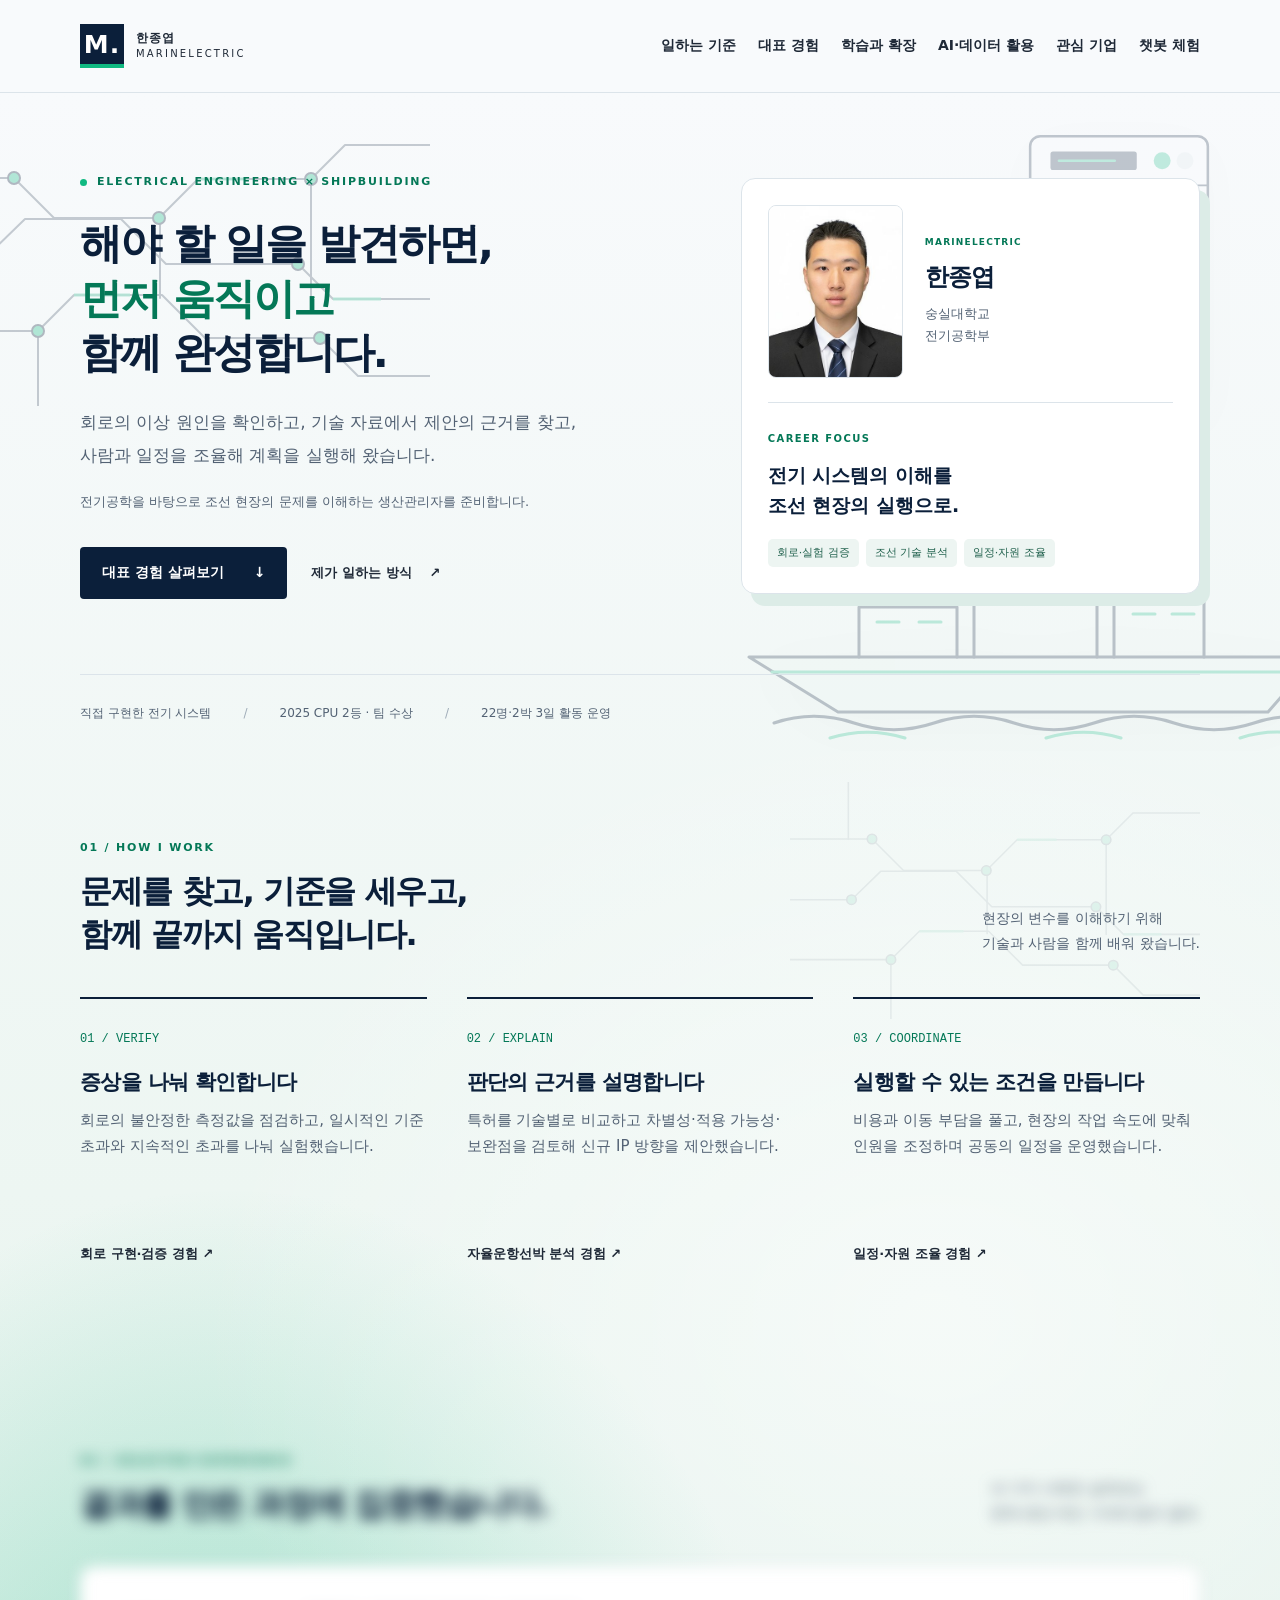
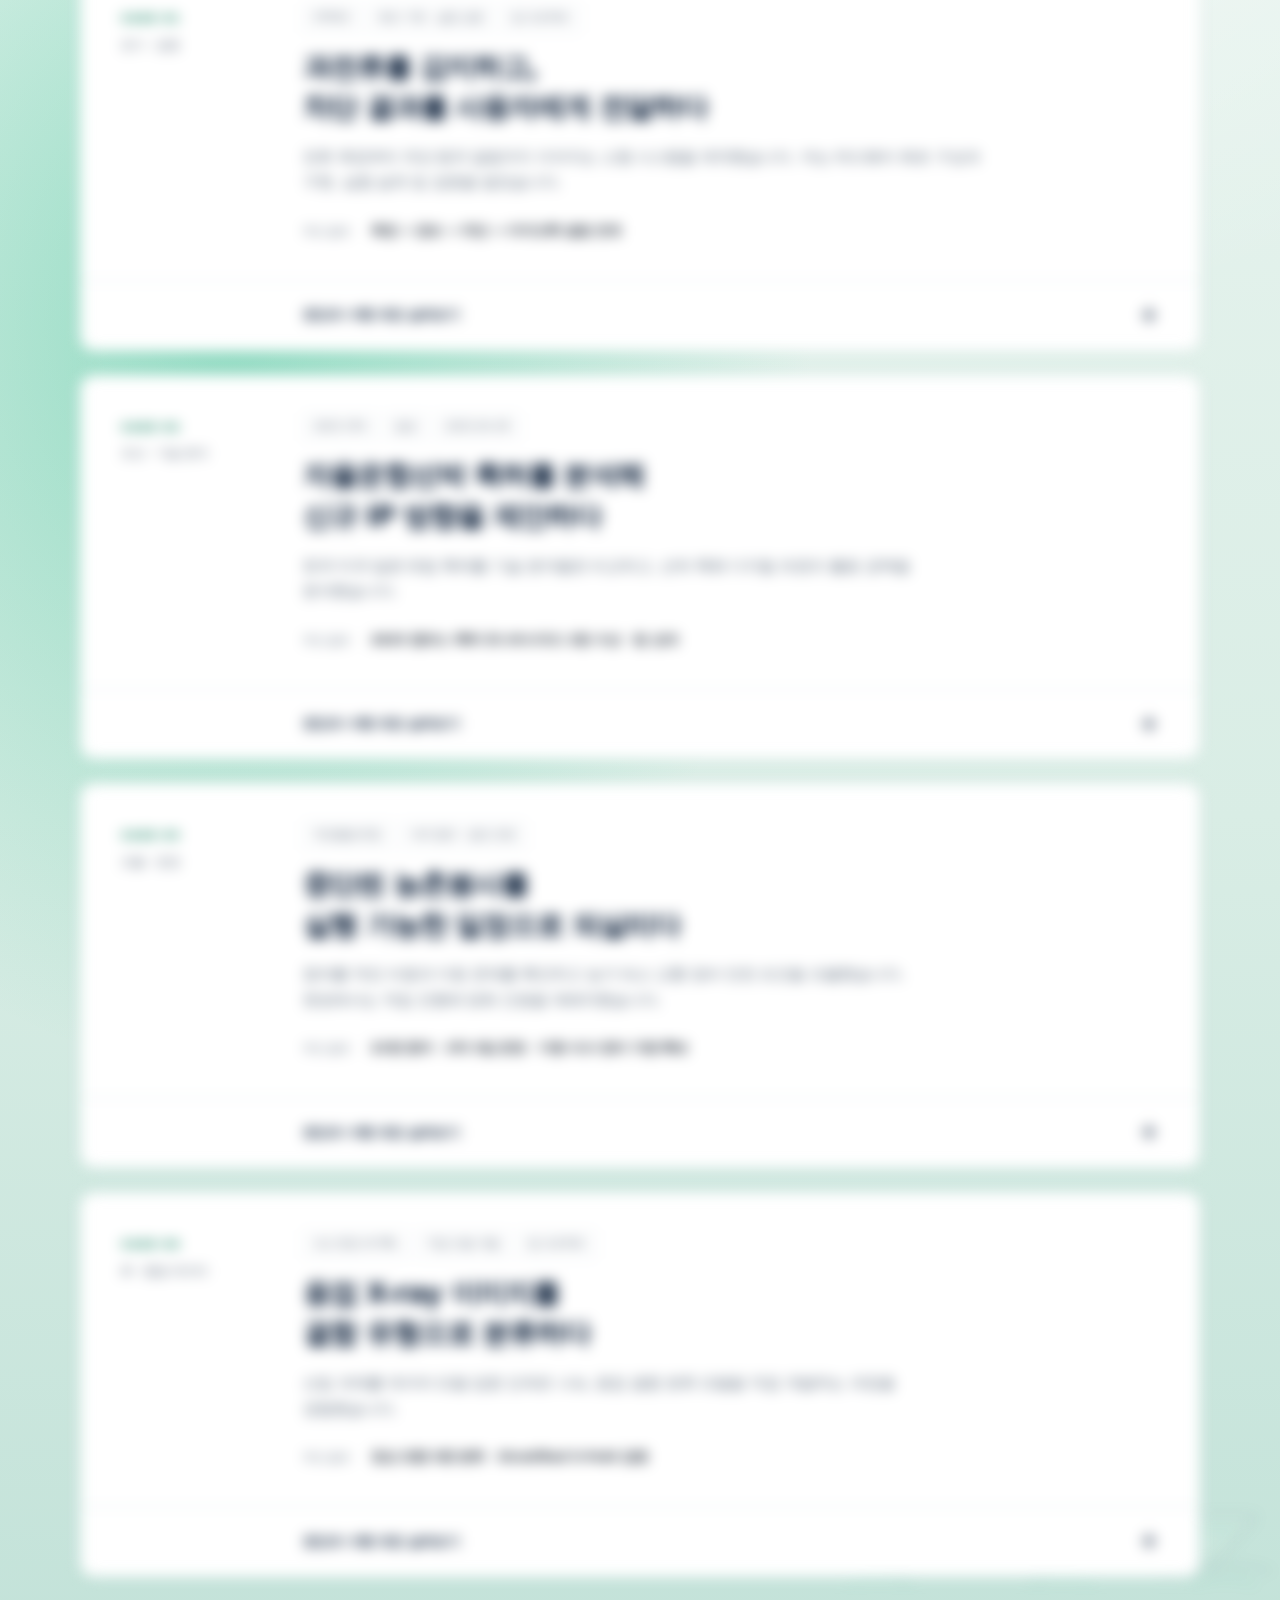
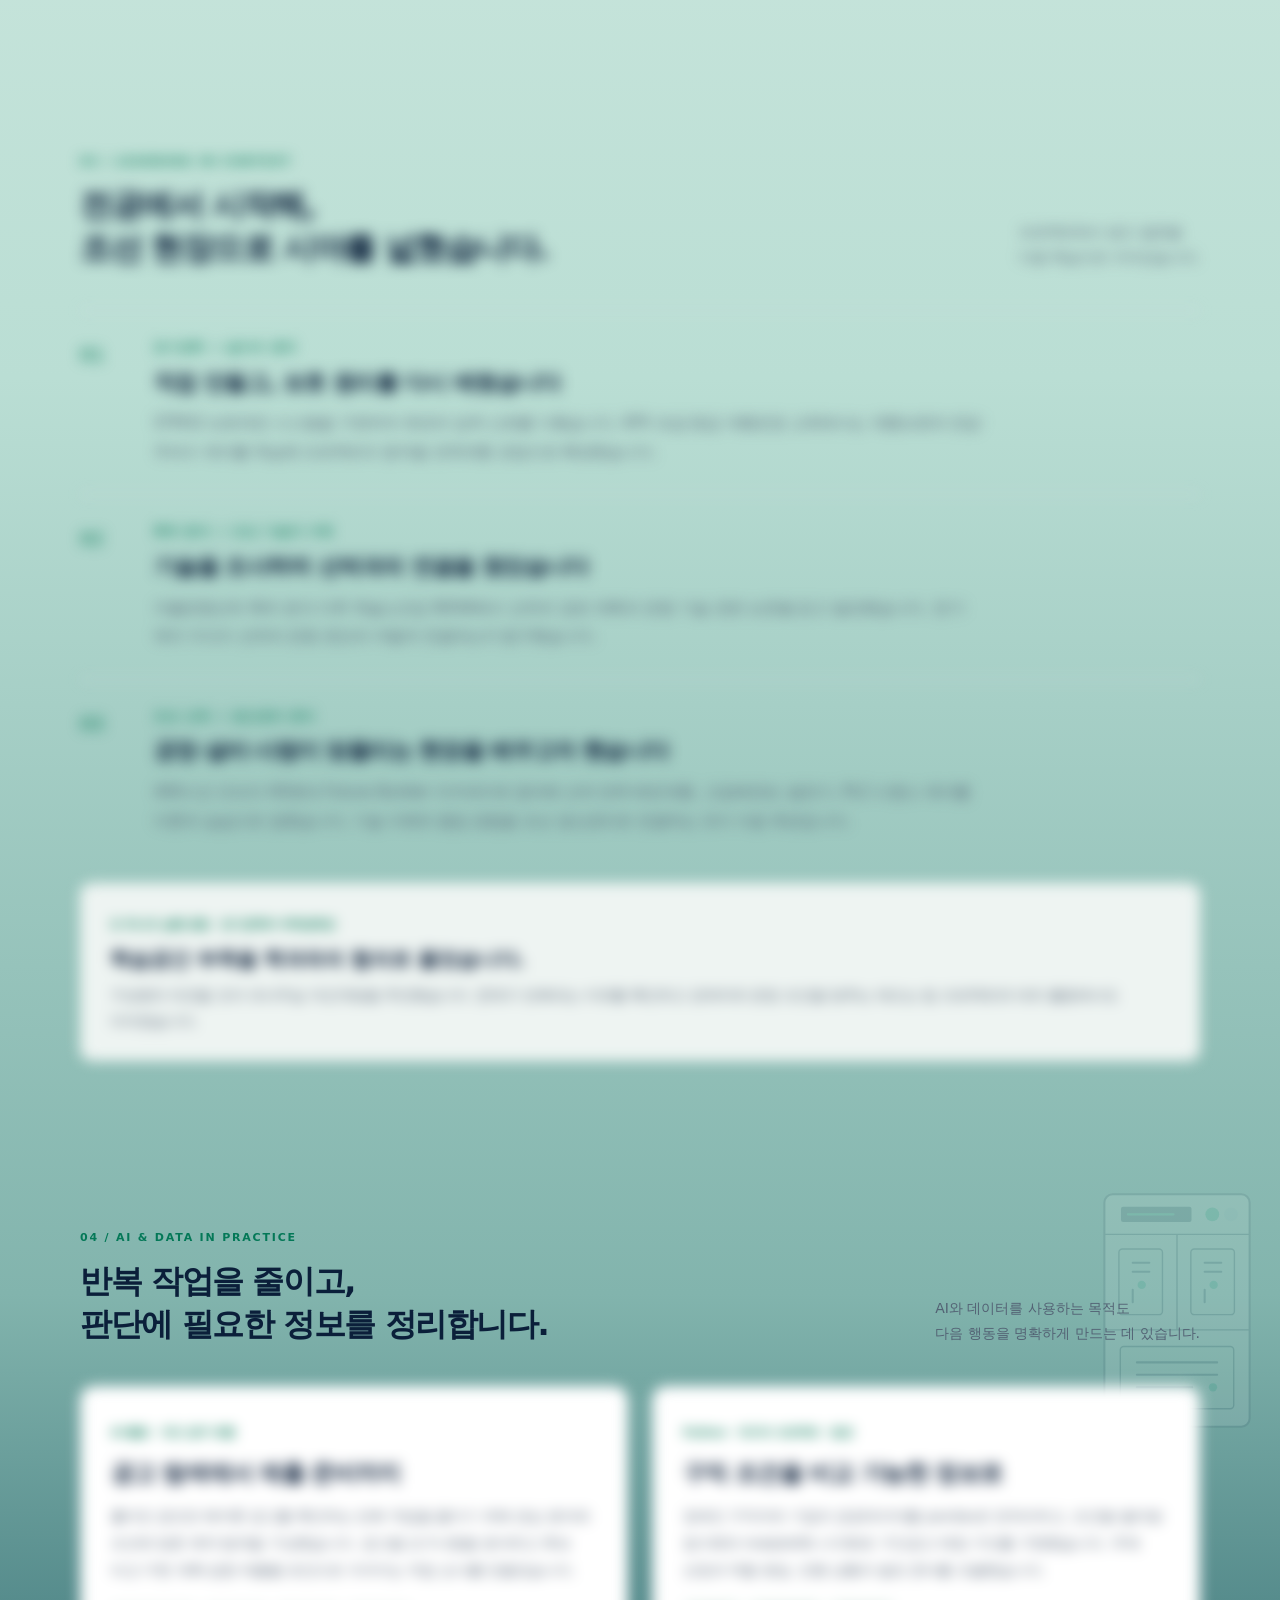
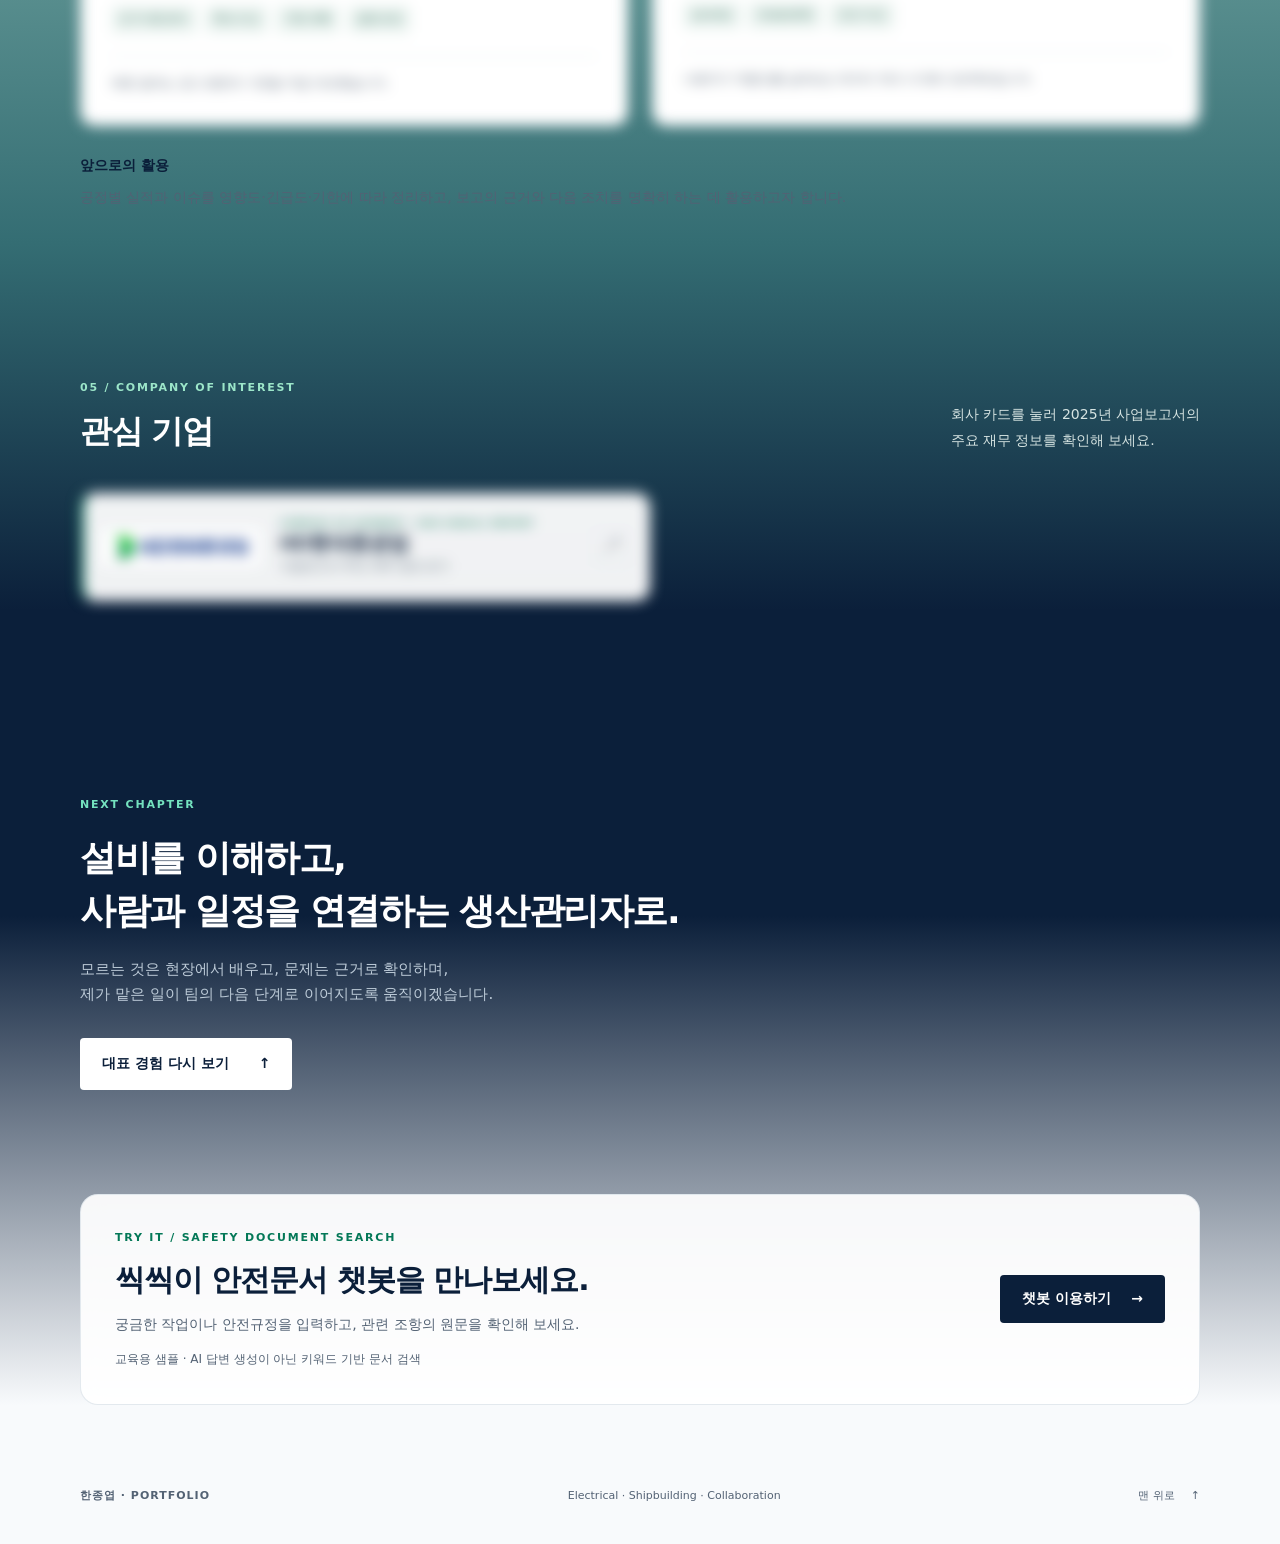
==== commit b9934c4a: "Add engineering visuals and prepare moderated guestbook" ====
--- a/index.html
+++ b/index.html
@@ -1,8 +1,8 @@
 <!doctype html>
-<html lang="ko"><head><meta charset="utf-8"><meta name="viewport" content="width=device-width, initial-scale=1"><meta name="description" content="한종엽의 전기·조선 포트폴리오. 과전류 보호 시스템 구현, 자율운항선박 특허 분석, 일정과 자원 조율 경험을 소개합니다."><meta name="theme-color" content="#0B1F3A"><meta property="og:title" content="한종엽 | 전기에서 조선 현장으로"><meta property="og:description" content="회로를 검증하고, 기술을 분석하고, 사람과 일정을 연결한 경험."><title>한종엽 | 전기에서 조선 현장으로</title><link rel="stylesheet" href="styles.css"><script src="app.js" defer></script></head>
+<html lang="ko"><head><meta charset="utf-8"><meta name="viewport" content="width=device-width, initial-scale=1"><meta name="description" content="한종엽의 전기·조선 포트폴리오. 과전류 보호 시스템 구현, 자율운항선박 특허 분석, 일정과 자원 조율 경험을 소개합니다."><meta name="theme-color" content="#0B1F3A"><meta property="og:title" content="한종엽 | 전기에서 조선 현장으로"><meta property="og:description" content="회로를 검증하고, 기술을 분석하고, 사람과 일정을 연결한 경험."><title>한종엽 | 전기에서 조선 현장으로</title><link rel="stylesheet" href="styles.css"><script src="app.js" defer></script><script src="guestbook-config.js" defer></script><script src="guestbook.js" defer></script></head>
 <body><a class="skip-link" href="#main">본문 바로가기</a>
-<header class="site-header"><div class="container header-inner"><a class="brand" href="#top" aria-label="한종엽 포트폴리오 처음으로"><span class="brand-mark" aria-hidden="true">M.</span><span>한종엽<br><small>MARINELECTRIC</small></span></a><nav aria-label="주 메뉴"><a href="#career">일하는 기준</a><a href="#projects">대표 경험</a><a href="#experience">학습과 확장</a><a href="#ai-tools">AI·데이터 활용</a><a href="#company">관심 기업</a><a href="#chatbot">챗봇 체험</a></nav></div></header>
-<main id="main" class="flow-region"><section class="hero" id="top" aria-labelledby="hero-title"><div class="container hero-grid"><div class="hero-copy"><p class="eyebrow"><span class="status-dot" aria-hidden="true"></span> ELECTRICAL ENGINEERING × SHIPBUILDING</p><h1 id="hero-title">해야 할 일을 발견하면,<br><em>먼저 움직이고</em><br>함께 완성합니다.</h1><p class="hero-description">회로의 이상 원인을 확인하고, 기술 자료에서 제안의 근거를 찾고,<br class="desktop-break"> 사람과 일정을 조율해 계획을 실행해 왔습니다.</p><p class="career-direction">전기공학을 바탕으로 조선 현장의 문제를 이해하는 생산관리자를 준비합니다.</p><div class="hero-actions"><a class="button primary" href="#projects">대표 경험 살펴보기 <span aria-hidden="true">↓</span></a><a class="text-link" href="#career">제가 일하는 방식 <span aria-hidden="true">↗</span></a></div></div><aside class="profile-card" aria-label="한종엽 프로필"><div class="profile-intro"><img src="assets/profile.jpg" alt="한종엽 프로필 사진" width="896" height="1152" fetchpriority="high"><div><p class="eyebrow">MARINELECTRIC</p><h2>한종엽</h2><p>숭실대학교<br>전기공학부</p></div></div><div class="profile-focus"><span>CAREER FOCUS</span><p>전기 시스템의 이해를<br>조선 현장의 실행으로.</p></div><div class="profile-tags"><span>회로·실험 검증</span><span>조선 기술 분석</span><span>일정·자원 조율</span></div></aside></div><div class="container hero-bottom"><span>직접 구현한 전기 시스템</span><span>2025 CPU 2등 · 팀 수상</span><span>22명·2박 3일 활동 운영</span></div></section>
+<header class="site-header"><div class="container header-inner"><a class="brand" href="#top" aria-label="한종엽 포트폴리오 처음으로"><span class="brand-mark" aria-hidden="true">M.</span><span>한종엽<br><small>MARINELECTRIC</small></span></a><nav aria-label="주 메뉴"><a href="#career">일하는 기준</a><a href="#projects">대표 경험</a><a href="#experience">학습과 확장</a><a href="#ai-tools">AI·데이터 활용</a><a href="#company">관심 기업</a><a href="#chatbot">챗봇 체험</a><a class="guestbook-nav" href="#guestbook" hidden>방명록</a></nav></div></header>
+<main id="main" class="flow-region"><section class="hero" id="top" aria-labelledby="hero-title"><div class="engineering-scene" aria-hidden="true"><img class="scene-circuit" src="assets/circuit-lines.svg" alt=""><img class="scene-switchboard" src="assets/switchboard.svg" alt=""><img class="scene-ship" src="assets/ship-outline.svg" alt=""></div><div class="container hero-grid"><div class="hero-copy"><p class="eyebrow"><span class="status-dot" aria-hidden="true"></span> ELECTRICAL ENGINEERING × SHIPBUILDING</p><h1 id="hero-title">해야 할 일을 발견하면,<br><em>먼저 움직이고</em><br>함께 완성합니다.</h1><p class="hero-description">회로의 이상 원인을 확인하고, 기술 자료에서 제안의 근거를 찾고,<br class="desktop-break"> 사람과 일정을 조율해 계획을 실행해 왔습니다.</p><p class="career-direction">전기공학을 바탕으로 조선 현장의 문제를 이해하는 생산관리자를 준비합니다.</p><div class="hero-actions"><a class="button primary" href="#projects">대표 경험 살펴보기 <span aria-hidden="true">↓</span></a><a class="text-link" href="#career">제가 일하는 방식 <span aria-hidden="true">↗</span></a></div></div><aside class="profile-card" aria-label="한종엽 프로필"><div class="profile-intro"><img src="assets/profile.jpg" alt="한종엽 프로필 사진" width="896" height="1152" fetchpriority="high"><div><p class="eyebrow">MARINELECTRIC</p><h2>한종엽</h2><p>숭실대학교<br>전기공학부</p></div></div><div class="profile-focus"><span>CAREER FOCUS</span><p>전기 시스템의 이해를<br>조선 현장의 실행으로.</p></div><div class="profile-tags"><span>회로·실험 검증</span><span>조선 기술 분석</span><span>일정·자원 조율</span></div></aside></div><div class="container hero-bottom"><span>직접 구현한 전기 시스템</span><span>2025 CPU 2등 · 팀 수상</span><span>22명·2박 3일 활동 운영</span></div></section>
 <section class="section container scroll-reveal" id="career" aria-labelledby="career-title"><div class="section-heading"><div><p class="eyebrow">01 / HOW I WORK</p><h2 id="career-title">문제를 찾고, 기준을 세우고,<br>함께 끝까지 움직입니다.</h2></div><p>현장의 변수를 이해하기 위해<br>기술과 사람을 함께 배워 왔습니다.</p></div><div class="strength-grid"><article><span class="index-number">01 / VERIFY</span><h3>증상을 나눠 확인합니다</h3><p>회로의 불안정한 측정값을 점검하고, 일시적인 기준 초과와 지속적인 초과를 나눠 실험했습니다.</p><a class="text-link" href="#project-relay">회로 구현·검증 경험 ↗</a></article><article><span class="index-number">02 / EXPLAIN</span><h3>판단의 근거를 설명합니다</h3><p>특허를 기술별로 비교하고 차별성·적용 가능성·보완점을 검토해 신규 IP 방향을 제안했습니다.</p><a class="text-link" href="#project-ip">자율운항선박 분석 경험 ↗</a></article><article><span class="index-number">03 / COORDINATE</span><h3>실행할 수 있는 조건을 만듭니다</h3><p>비용과 이동 부담을 풀고, 현장의 작업 속도에 맞춰 인원을 조정하며 공동의 일정을 운영했습니다.</p><a class="text-link" href="#project-cooperation">일정·자원 조율 경험 ↗</a></article></div></section>
 <section class="project-section scroll-reveal" id="projects" aria-labelledby="projects-title"><div class="container"><div class="section-heading"><div><p class="eyebrow">02 / SELECTED EXPERIENCE</p><h2 id="projects-title">결과를 만든 과정에 집중했습니다.</h2></div><p>네 가지 사례로 살펴보는<br>문제·판단·개인 기여와 팀의 결과.</p></div><article class="project-card" id="project-relay"><div class="project-overview"><div class="project-label"><span>CASE 01</span><span>전기 · 검증</span></div><div class="project-main"><div class="tags"><span>STM32</span><span>회로 구현 · 실험 검증</span><span>팀 프로젝트</span></div><h3>과전류를 감지하고,<br>차단 결과를 사용자에게 전달하다</h3><p>전류 측정부터 차단·원격 알림까지 이어지는 소형 시스템을 제작했습니다. 저는 하드웨어 회로 구성과 구현, 실험 설계 및 검증을 맡았습니다.</p><div class="outcome"><span>주요 결과</span><strong>측정 → 경보 → 차단 → 카카오톡 알림 연계</strong></div></div></div><details><summary>판단과 수행 과정 살펴보기 <span class="plus" aria-hidden="true">+</span></summary><div class="case-body"><dl class="story"><div><dt>해결할 문제</dt><dd>산업용 보호계전기의 동작을 소형 보드에서 구현하고, 관리자가 현장에 없어도 경보와 차단 상태를 확인할 수 있도록 하고자 했습니다.</dd></div><div><dt>판단 기준</dt><dd>단 한 번의 기준 초과로 판단하지 않고 연속 측정 조건을 두었습니다. 일시적인 변화와 지속적인 초과 상황을 구분하는 것이 검증의 핵심이었습니다.</dd></div><div><dt>내가 한 일</dt><dd>SCT 전류센서와 STM32를 연결하는 하드웨어 회로를 구성·구현하고, 실험을 설계해 동작을 검증했습니다. 불안정한 측정값은 입력 경로를 점검하며 원인을 좁혔습니다.</dd></div><div><dt>팀의 구현</dt><dd>팀원들과 하드웨어·펌웨어·IoT 역할을 나누고 측정, 경보, 릴레이 차단, 카카오톡 알림을 연결했습니다. 펌웨어와 IoT 서비스 개발은 별도 팀원이 담당했습니다.</dd></div><div><dt>확인한 결과</dt><dd>보고서의 실험에서는 약 100ms의 일시적인 기준 초과는 트립되지 않았고, 지속적인 초과는 주의 경보와 차단으로 이어졌습니다. 소형 실험 회로에서 확인한 결과입니다.</dd></div><div><dt>배운 점과 연결</dt><dd>기능이 작동하는지뿐 아니라 어떤 조건에서 동작하는지 확인해야 했습니다. 이 경험을 설비의 이상 원인 파악과 조치 결과 확인에 연결하고자 합니다.</dd></div></dl><div class="evidence-panel"><p class="eyebrow">PROTOTYPE / LOGIC & TEST</p><h4>보고서에 기록된 시제품 판단 조건</h4><div class="logic-grid"><div><span>주의 경보</span><strong>0.72 A</strong><p>최근 10회 중 8회 이상 기준 초과</p></div><div><span>차단 판단</span><strong>0.9 A</strong><p>5회 연속 기준 초과</p></div><div><span>내 담당</span><strong>회로 · 실험</strong><p>하드웨어 구현과 동작 검증</p></div></div><p class="source-note">출처: Let’s Trip 캡스톤 과제보고서 3·5절. 위 값은 시제품에 설정한 실험 조건이며 현장 적용 기준이 아닙니다. 경보는 보고서에 설명된 임계값·연속 측정 로직으로 표현했습니다.</p></div></div></details></article><article class="project-card" id="project-ip"><div class="project-overview"><div class="project-label"><span>CASE 02</span><span>조선 · 기술 분석</span></div><div class="project-main"><div class="tags"><span>2025 CPU</span><span>팀장</span><span>2025.04–09</span></div><h3>자율운항선박 특허를 분석해<br>신규 IP 방향을 제안하다</h3><p>한국·미국·일본·유럽 특허를 기술 분야별로 비교하고, 선박 특화 디지털 트윈의 활용 공백을 분석했습니다.</p><div class="outcome"><span>주요 결과</span><strong>2025 캠퍼스 특허 유니버시아드 2등 수상 · 팀 성과</strong></div></div></div><details><summary>판단과 수행 과정 살펴보기 <span class="plus" aria-hidden="true">+</span></summary><div class="case-body"><dl class="story"><div><dt>해결할 문제</dt><dd>2024년 최종심사 이후 분석의 차별성과 현실성, 제안을 설득하는 논리를 보완해 다시 도전했습니다.</dd></div><div><dt>판단 기준</dt><dd>기존 기술과 무엇이 다른지, 실제로 적용할 수 있는지, 어떤 보완이 필요한지를 기준으로 자료와 제안 방향을 검토했습니다.</dd></div><div><dt>내가 한 일</dt><dd>팀장으로 분석 방향과 진행 상황을 점검하고 역할을 나눴습니다. 팀의 분석 결과와 신규 IP 아이디어를 정리해 최종심사에서 설명했습니다.</dd></div><div><dt>팀의 분석</dt><dd>충돌 회피·최적 항해·통신·긴급상황 대응·보안 분야를 분류하고, 조사한 특허 범위에서 디지털 트윈을 운항 판단과 위험 대응에 연결하는 방향을 제안했습니다.</dd></div><div><dt>결과</dt><dd>최종 2등을 수상했습니다. 결과물은 특허 분석과 IP 제안이며, 특허 등록이나 실제 자율운항 시스템 구축 성과로 제시하지 않습니다.</dd></div><div><dt>배운 점과 연결</dt><dd>자료를 모으는 것에서 나아가 차이와 적용 조건을 설명해야 제안이 설득력을 얻었습니다. 조선 기술을 비교하고 관계자에게 판단 근거를 전달하는 기초가 됐습니다.</dd></div></dl><p class="source-note">출처: 선박생산관리 지원서 및 Ocean Transformation 지원 이력서의 CPU 활동 기록.</p></div></details></article><article class="project-card" id="project-cooperation"><div class="project-overview"><div class="project-label"><span>CASE 03</span><span>조율 · 운영</span></div><div class="project-main"><div class="tags"><span>작은물결 회장</span><span>대외 협의 · 일정 운영</span></div><h3>중단된 농촌봉사를<br>실행 가능한 일정으로 되살리다</h3><p>참여를 막던 비용과 이동 문제를 확인하고 농가·숙소·교통·장비·안전 조건을 조율했습니다. 현장에서는 작업 진행에 맞춰 인원을 재배치했습니다.</p><div class="outcome"><span>주요 결과</span><strong>22명 참여 · 2박 3일 운영 · 이동·식사·장비 지원 확보</strong></div></div></div><details><summary>판단과 수행 과정 살펴보기 <span class="plus" aria-hidden="true">+</span></summary><div class="case-body"><dl class="story"><div><dt>해결할 문제</dt><dd>중단됐던 농촌봉사를 다시 추진하는 과정에서 구성원들이 비용과 이동 부담으로 참여를 망설였습니다.</dd></div><div><dt>판단 기준</dt><dd>참가자 모집보다 먼저 이동·숙소·식사·장비와 작업 일정을 실행 가능한 조건으로 만드는 데 집중했습니다.</dd></div><div><dt>내가 한 일</dt><dd>춘천농협과 MOU를 협의하고 전체 일정과 외부기관 소통을 맡았습니다. 현장에서는 농가별 작업량과 진행 속도를 확인하며 인원을 재배치하고, 지연되거나 담당이 비는 업무를 보완했습니다.</dd></div><div><dt>함께 한 일</dt><dd>부원들과 농가 연락·물품 준비·참여자 관리 역할을 나누고 진행 상황을 점검했습니다.</dd></div><div><dt>결과</dt><dd>22명이 참여하는 2박 3일 활동을 운영했습니다. 버스·중식·일손돕기 장비 지원과 봉사시간 인정을 확보했습니다.</dd></div><div><dt>배운 점과 연결</dt><dd>역할 분담 이후에도 진행 상황과 사람·자원의 제약을 살펴야 했습니다. 여러 관계자와 일정을 맞추고 변경에 대응하는 경험을 생산관리의 협업 역량으로 이어가고자 합니다.</dd></div></dl><p class="source-note">출처: 선박생산관리 지원서의 공동 목표 달성 경험.</p></div></details></article><article class="project-card" id="project-ai"><div class="project-overview"><div class="project-label"><span>CASE 04</span><span>AI · 품질 데이터</span></div><div class="project-main"><div class="tags"><span>조선 현장 AI PBL</span><span>직접 모델 개발</span><span>팀 프로젝트</span></div><h3>용접 X-ray 이미지를<br>결함 유형으로 분류하다</h3><p>산업 과제를 데이터·모델·검증 단계로 나눠, 용접 결함 분류 모델을 직접 개발하는 과정을 경험했습니다.</p><div class="outcome"><span>주요 결과</span><strong>정상 포함 5종 분류 · Stratified 5-Fold 검증</strong></div></div></div><details><summary>판단과 수행 과정 살펴보기 <span class="plus" aria-hidden="true">+</span></summary><div class="case-body"><dl class="story"><div><dt>해결할 문제</dt><dd>용접 X-ray 이미지를 기공·용입부족·융합불량·언더컷·정상으로 분류하는 교육 과제였습니다.</dd></div><div><dt>판단 기준</dt><dd>클래스별 성능을 함께 살피는 Macro F1과 계층화 교차검증을 기준으로 모델을 평가했습니다.</dd></div><div><dt>내가 한 일</dt><dd>용접 결함 분류 모델을 직접 만들고 데이터 탐색부터 학습·검증·재학습까지의 적용 과정을 경험했습니다.</dd></div><div><dt>팀의 개발 과정</dt><dd>팀 발표자료에는 흑백 128×128 전처리·증강, WeldingResNet, 5-Fold 검증, 앙상블과 고신뢰도 Pseudo-label 재학습 과정이 기록돼 있습니다.</dd></div><div><dt>결과와 범위</dt><dd>팀 발표자료의 평균 검증 Macro F1은 0.8958입니다. 교육 데이터의 5-Fold 결과이며 현장 검사 정확도나 불량률 개선 수치는 아닙니다.</dd></div><div><dt>배운 점과 연결</dt><dd>평가 조건과 데이터 구성을 함께 확인해야 점수의 의미를 설명할 수 있었습니다. 품질 데이터를 다룰 때도 분석 결과와 적용 가능한 범위를 함께 전달하고자 합니다.</dd></div></dl><p class="source-note">출처: 기존 포트폴리오에 반영된 「용접 결함 이미지 분류 모델 학습 과정」 팀 발표자료. 평균 검증 Macro F1과 별도 제출 점수는 합치지 않았습니다.</p></div></details></article></div></section>
 <section class="section container scroll-reveal" id="experience" aria-labelledby="experience-title"><div class="section-heading"><div><p class="eyebrow">03 / LEARNING IN CONTEXT</p><h2 id="experience-title">전공에서 시작해,<br>조선 현장으로 시야를 넓혔습니다.</h2></div><p>프로젝트에서 생긴 질문을<br>다음 학습으로 이어갔습니다.</p></div><div class="learning-path"><article><span class="path-number">01</span><div><p class="eyebrow">전기공학 → 설비의 동작</p><h3>직접 만들고, 보호 원리를 다시 배웠습니다</h3><p>STM32 보호계전 시스템을 구현하며 회로와 입력 신호를 다뤘습니다. KPX 초급·중급 계통운영 교육에서는 계통보호와 전압·주파수 제어를 학습해 프로젝트의 동작을 전력계통 관점으로 확장했습니다.</p></div></article><article><span class="path-number">02</span><div><p class="eyebrow">특허 분석 → 조선 기술의 이해</p><h3>기술을 조사하며 선박과의 연결을 찾았습니다</h3><p>자율운항선박 특허 분석 이후 학술소모임 NOVA에서 선박의 경로 계획과 운항 기술 관련 논문을 읽고 발표했습니다. 전기·제어 지식이 선박의 운항 판단과 어떻게 연결되는지 탐구했습니다.</p></div></article><article><span class="path-number">03</span><div><p class="eyebrow">조선 교육 → 생산관리 준비</p><h3>공정·설비·사람이 맞물리는 현장을 배우고자 했습니다</h3><p>400시간 규모의 HD현대 Future Builder 아카데미에 참여해 선박 전력·배전계통, 고압배전반, 발전기, PLC·시퀀스 제어를 이론과 실습으로 접했습니다. 기술 이해와 협업 경험을 조선 생산관리로 연결하는 것이 다음 목표입니다.</p></div></article></div><div class="supporting-experience"><span class="experience-type">또 하나의 실행 경험 · 전기공학부 부학생회장</span><h3>학습공간 부족을 학과와의 협의로 풀었습니다.</h3><p>구성원의 의견을 모아 과사무실 야간개방을 추진했습니다. 문제가 반복되는 이유를 확인하고 관계자와 운영 조건을 맞추는 태도는 팀 프로젝트와 대외 활동에서도 이어졌습니다.</p></div></section>
@@ -44,4 +44,21 @@
         <span class="chatbot-entry-note">교육용 샘플 · AI 답변 생성이 아닌 키워드 기반 문서 검색</span>
       </div>
       <a class="button chatbot-entry-button" href="chatbot.html">챗봇 이용하기 <span aria-hidden="true">→</span></a>
-    </section></main><footer class="container footer"><span>한종엽 · PORTFOLIO</span><span>Electrical · Shipbuilding · Collaboration</span><a href="#top">맨 위로 <span aria-hidden="true">↑</span></a></footer></body></html>+    </section>
+<section class="container guestbook-section" id="guestbook" aria-labelledby="guestbook-title" hidden>
+  <div class="section-heading"><div><p class="eyebrow">VISITOR NOTES</p><h2 id="guestbook-title">방명록</h2></div><p>방문해 주셔서 감사합니다.<br>짧은 글을 남겨 주세요.</p></div>
+  <div class="guestbook-grid">
+    <form id="guestbook-form" class="guestbook-form">
+      <label for="guestbook-name">이름 또는 별명</label>
+      <input id="guestbook-name" name="name" type="text" maxlength="30" autocomplete="name" required>
+      <label for="guestbook-message">남길 글</label>
+      <textarea id="guestbook-message" name="message" rows="5" maxlength="500" required></textarea>
+      <div class="guestbook-trap" aria-hidden="true"><label for="guestbook-website">웹사이트</label><input id="guestbook-website" name="website" type="text" tabindex="-1" autocomplete="off"></div>
+      <p class="guestbook-guidance">작성한 글은 확인 후 공개됩니다. 이름과 글은 공개될 수 있으니 개인정보를 적지 마세요.</p>
+      <button class="button primary" type="submit">방명록 남기기 <span aria-hidden="true">↗</span></button>
+      <p id="guestbook-status" class="guestbook-status" role="status" aria-live="polite"></p>
+    </form>
+    <div class="guestbook-entries" aria-label="공개된 방명록"><h3>남겨주신 글</h3><div id="guestbook-list"></div></div>
+  </div>
+</section>
+</main><footer class="container footer"><span>한종엽 · PORTFOLIO</span><span>Electrical · Shipbuilding · Collaboration</span><a href="#top">맨 위로 <span aria-hidden="true">↑</span></a></footer></body></html>
--- a/styles.css
+++ b/styles.css
@@ -82,3 +82,51 @@
 @media(max-width:380px){.company-card-button{grid-template-columns:90px minmax(0,1fr) 26px}.company-card-meta small{display:none}}
 @media(prefers-reduced-motion:reduce){.motion-ready .scroll-reveal,.company-card-button,.company-card-arrow{transition:none}.motion-ready .scroll-reveal{opacity:1;filter:none;transform:none}.financial-dialog[open],.financial-dialog[open].is-closing,.financial-dialog::backdrop,.financial-dialog.is-closing::backdrop{animation:none}}
 @media print{.flow-region::before,.flow-region::after{display:none}.flow-region .hero,.flow-region .project-section,.flow-region .industry-section,.flow-region .closing{background:white}.company-section{padding-bottom:25px}.company-section .section-heading h2{color:var(--navy)}.company-section .section-heading>p{color:var(--muted)}.motion-ready .scroll-reveal{opacity:1;filter:none;transform:none}.financial-dialog{display:none!important}}
+
+/* Original engineering drawings appear around the content during the first five seconds. */
+.hero{position:relative;overflow:clip}
+.hero>.container{position:relative;z-index:1}
+.engineering-scene{position:absolute;inset:0;z-index:0;pointer-events:none;overflow:hidden}
+.engineering-scene img{position:absolute;height:auto;opacity:0;filter:drop-shadow(0 8px 28px rgba(11,31,58,.08))}
+.scene-circuit{width:min(45vw,520px);left:-7%;top:2%;animation:motif-enter-left 1.3s .3s ease-out both,motif-drift 10s 3.5s ease-in-out infinite}
+.scene-switchboard{width:min(18vw,220px);right:4%;top:5%;animation:motif-enter-right 1.35s 1.35s ease-out both,motif-drift 9s 4s ease-in-out infinite reverse}
+.scene-ship{width:min(52vw,620px);right:-5%;bottom:0;animation:motif-enter-up 1.6s 2.7s ease-out both,motif-drift 11s 4.5s ease-in-out infinite}
+@keyframes motif-enter-left{from{opacity:0;transform:translate(-45px,12px)}to{opacity:.3;transform:none}}
+@keyframes motif-enter-right{from{opacity:0;transform:translate(40px,-20px)}to{opacity:.24;transform:none}}
+@keyframes motif-enter-up{from{opacity:0;transform:translateY(45px)}to{opacity:.25;transform:none}}
+@keyframes motif-drift{0%,100%{transform:translateY(0)}50%{transform:translateY(-10px)}}
+.hero .hero-copy{animation:hero-content-enter 1s .12s ease-out both}
+.hero .profile-card{animation:hero-content-enter 1.1s .55s ease-out both}
+@keyframes hero-content-enter{from{opacity:0;transform:translateY(25px)}to{opacity:1;transform:none}}
+#career,#projects,#ai-tools{position:relative;isolation:isolate}
+#career::before,#projects::after,#ai-tools::before{content:"";position:absolute;z-index:0;pointer-events:none;background-repeat:no-repeat;background-size:contain;opacity:.085}
+#career::before{width:min(38vw,410px);height:250px;right:0;top:5%;background-image:url("assets/circuit-lines.svg")}
+#projects::after{width:min(45vw,520px);height:250px;right:0;bottom:2%;background-image:url("assets/ship-outline.svg")}
+#ai-tools::before{width:min(15vw,180px);height:260px;right:1%;top:5%;background-image:url("assets/switchboard.svg")}
+#career>*,#projects>*,#ai-tools>*{position:relative;z-index:1}
+@media(max-width:720px){.scene-circuit{width:70vw;left:-35%;top:8%}.scene-switchboard{display:none}.scene-ship{width:84vw;right:-22%;bottom:4%}#career::before,#projects::after,#ai-tools::before{opacity:.055}}
+@media(prefers-reduced-motion:reduce){.engineering-scene img{animation:none;opacity:.16;filter:none}.hero .hero-copy,.hero .profile-card{animation:none}}
+@media print{.engineering-scene,#career::before,#projects::after,#ai-tools::before{display:none}.hero .hero-copy,.hero .profile-card{animation:none}}
+
+/* Shared visitor notes, shown only after a storage service is configured. */
+.guestbook-section[hidden],.guestbook-nav[hidden]{display:none!important}
+.guestbook-section{margin-block:34px 55px;padding:38px;background:rgba(255,255,255,.96);border:1px solid var(--line);border-radius:18px;scroll-margin-top:110px}
+.guestbook-grid{display:grid;grid-template-columns:minmax(0,1fr) minmax(0,1fr);gap:50px}
+.guestbook-form{display:flex;flex-direction:column;align-items:flex-start;gap:10px;position:relative}
+.guestbook-form label{font-size:13px;font-weight:700;color:var(--navy)}
+.guestbook-form input,.guestbook-form textarea{width:100%;padding:12px 14px;border:1px solid #aebdc8;border-radius:8px;background:#fff;color:var(--ink);font:inherit;font-size:14px;resize:vertical}
+.guestbook-form input:focus-visible,.guestbook-form textarea:focus-visible,.guestbook-form button:focus-visible{outline:3px solid var(--green-dark);outline-offset:3px}
+.guestbook-form label:not(:first-child){margin-top:8px}
+.guestbook-form .guestbook-guidance{font-size:12px;color:var(--muted);line-height:1.6;margin:3px 0 7px}
+.guestbook-form button{border:0;cursor:pointer;font:inherit}
+.guestbook-form button:disabled{opacity:.65;cursor:wait}
+.guestbook-status{min-height:1.6em;font-size:13px;color:var(--green-dark)}
+.guestbook-trap{position:absolute;left:-9999px;width:1px;height:1px;overflow:hidden}
+.guestbook-entries h3{font-size:18px;margin:0 0 14px}
+.guestbook-entries article{padding:15px 0;border-top:1px solid var(--line)}
+.guestbook-entries article>div{display:flex;justify-content:space-between;align-items:baseline;gap:12px}
+.guestbook-entries strong{color:var(--navy);font-size:14px}
+.guestbook-entries time,.guestbook-empty{font-size:12px;color:var(--muted)}
+.guestbook-entries article p{margin-top:7px;font-size:14px;white-space:pre-wrap;overflow-wrap:anywhere}
+@media(max-width:720px){.guestbook-section{padding:24px 20px}.guestbook-grid{grid-template-columns:1fr;gap:28px}}
+@media print{.guestbook-section{display:none!important}}
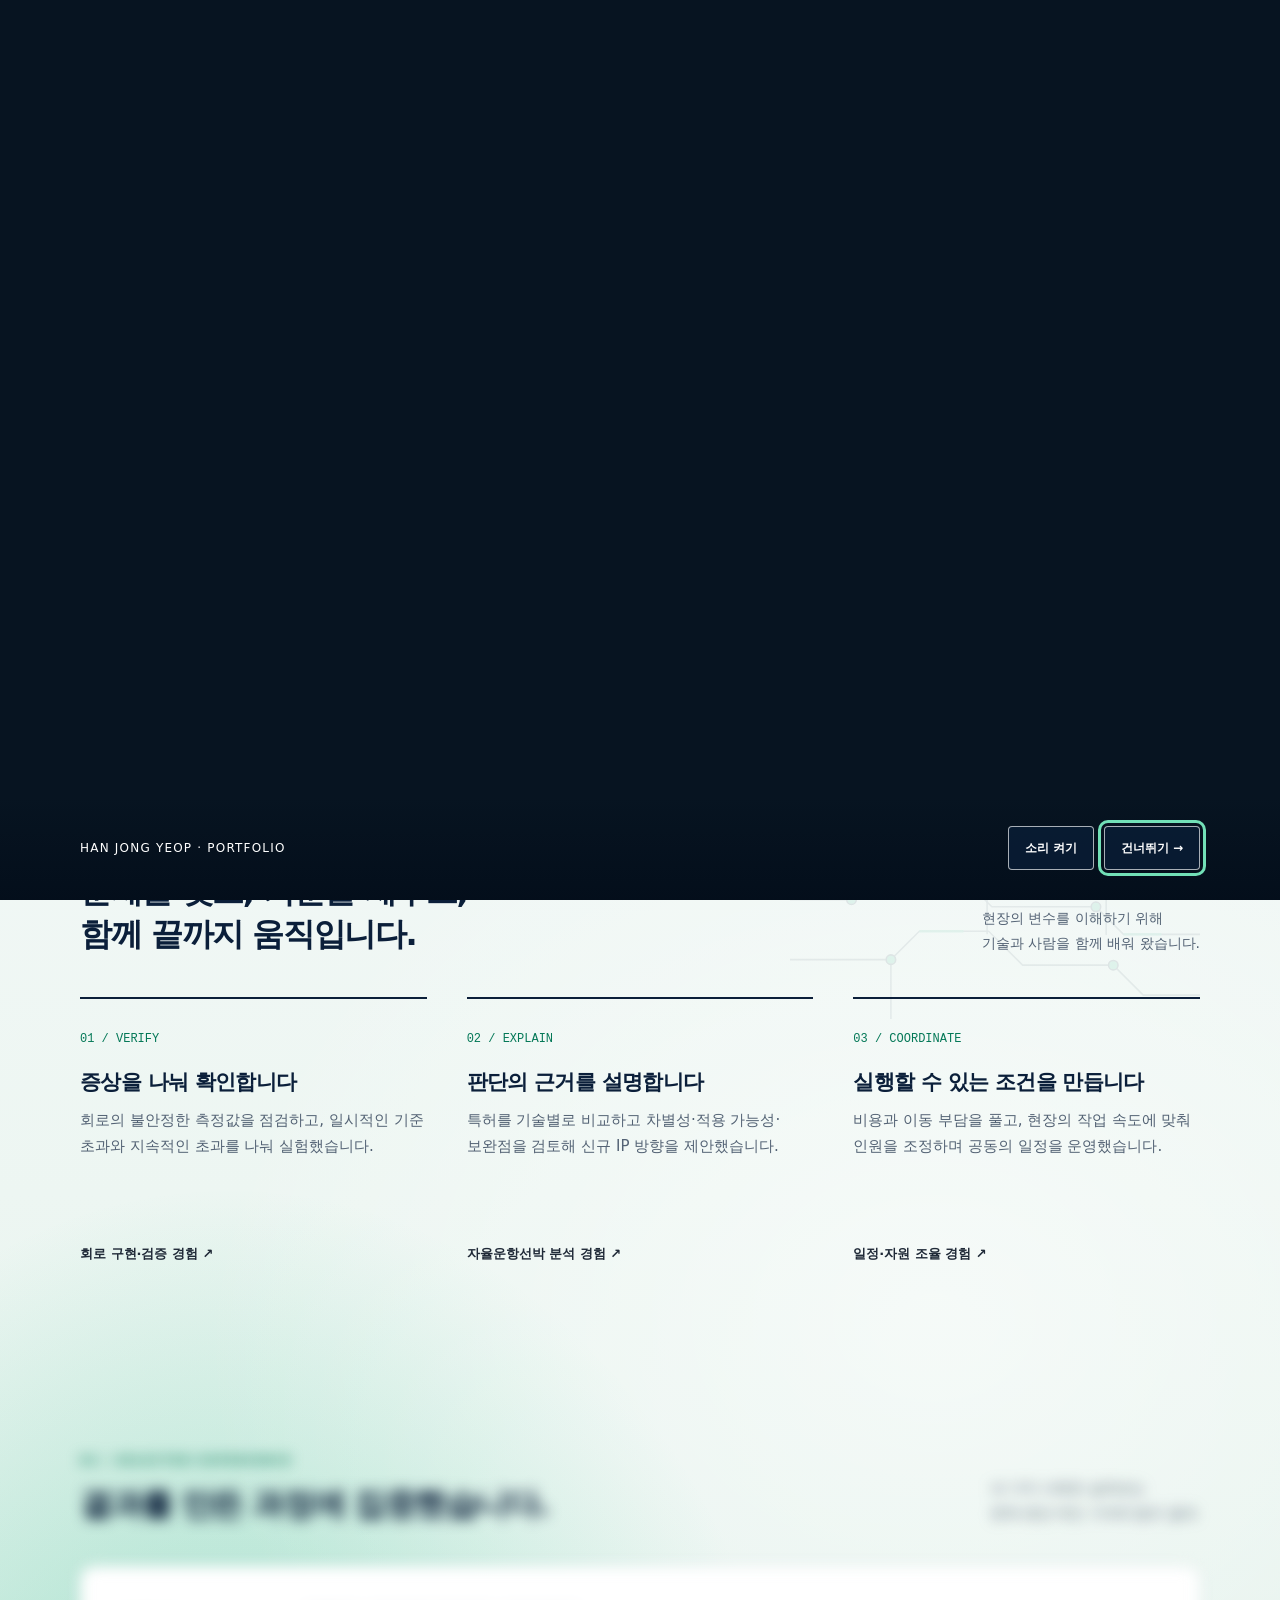
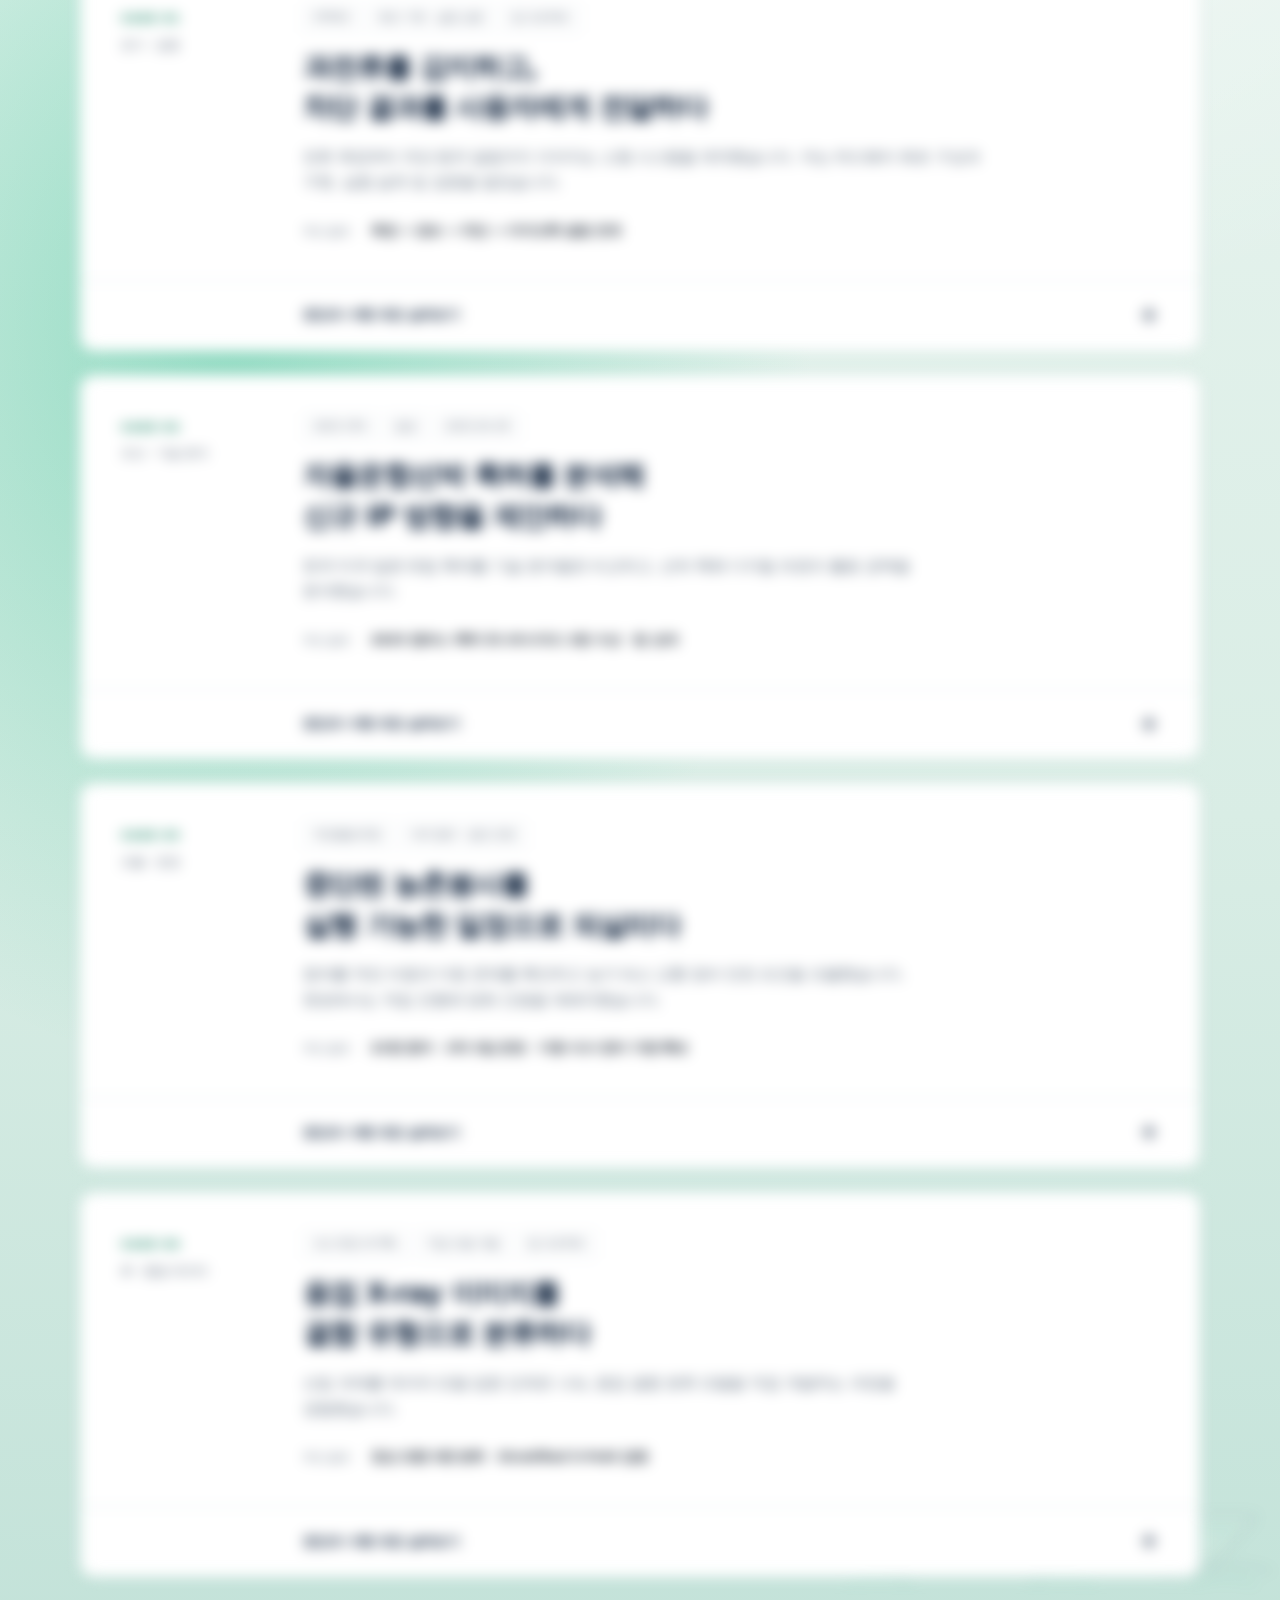
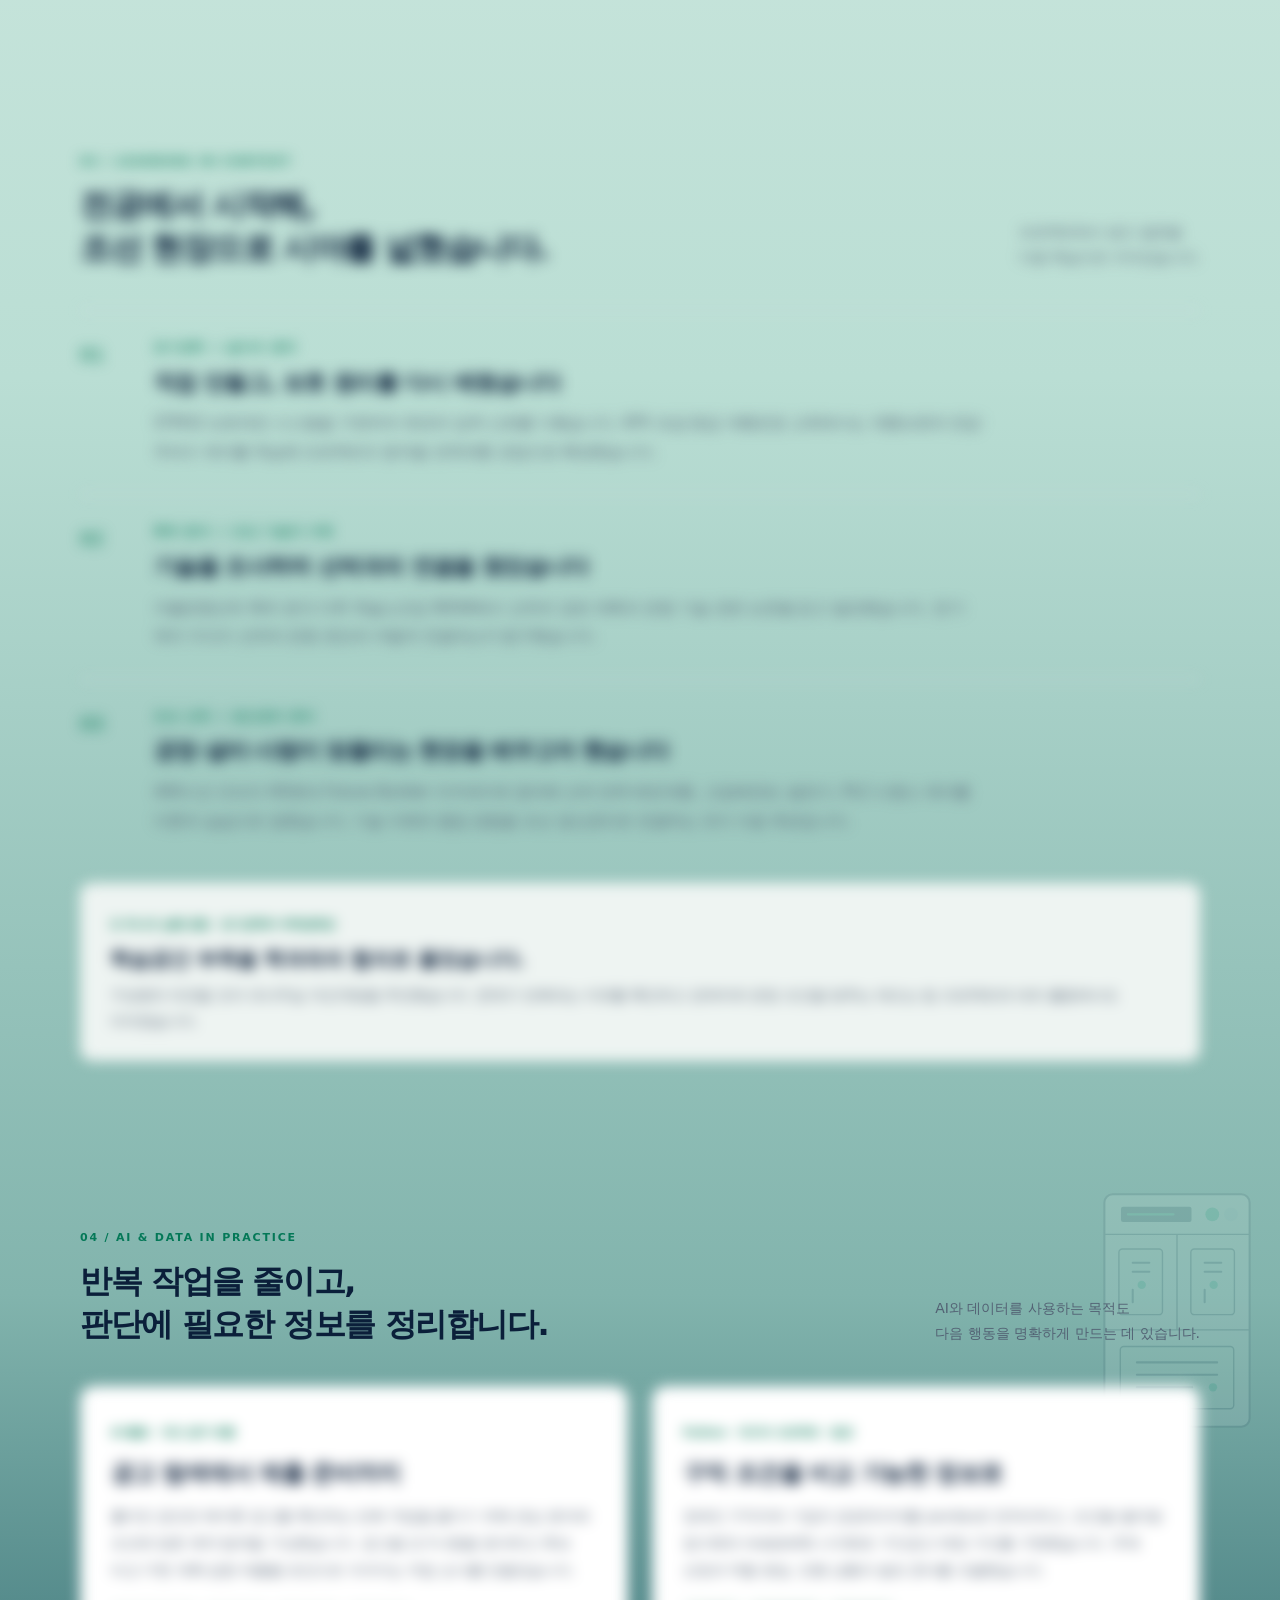
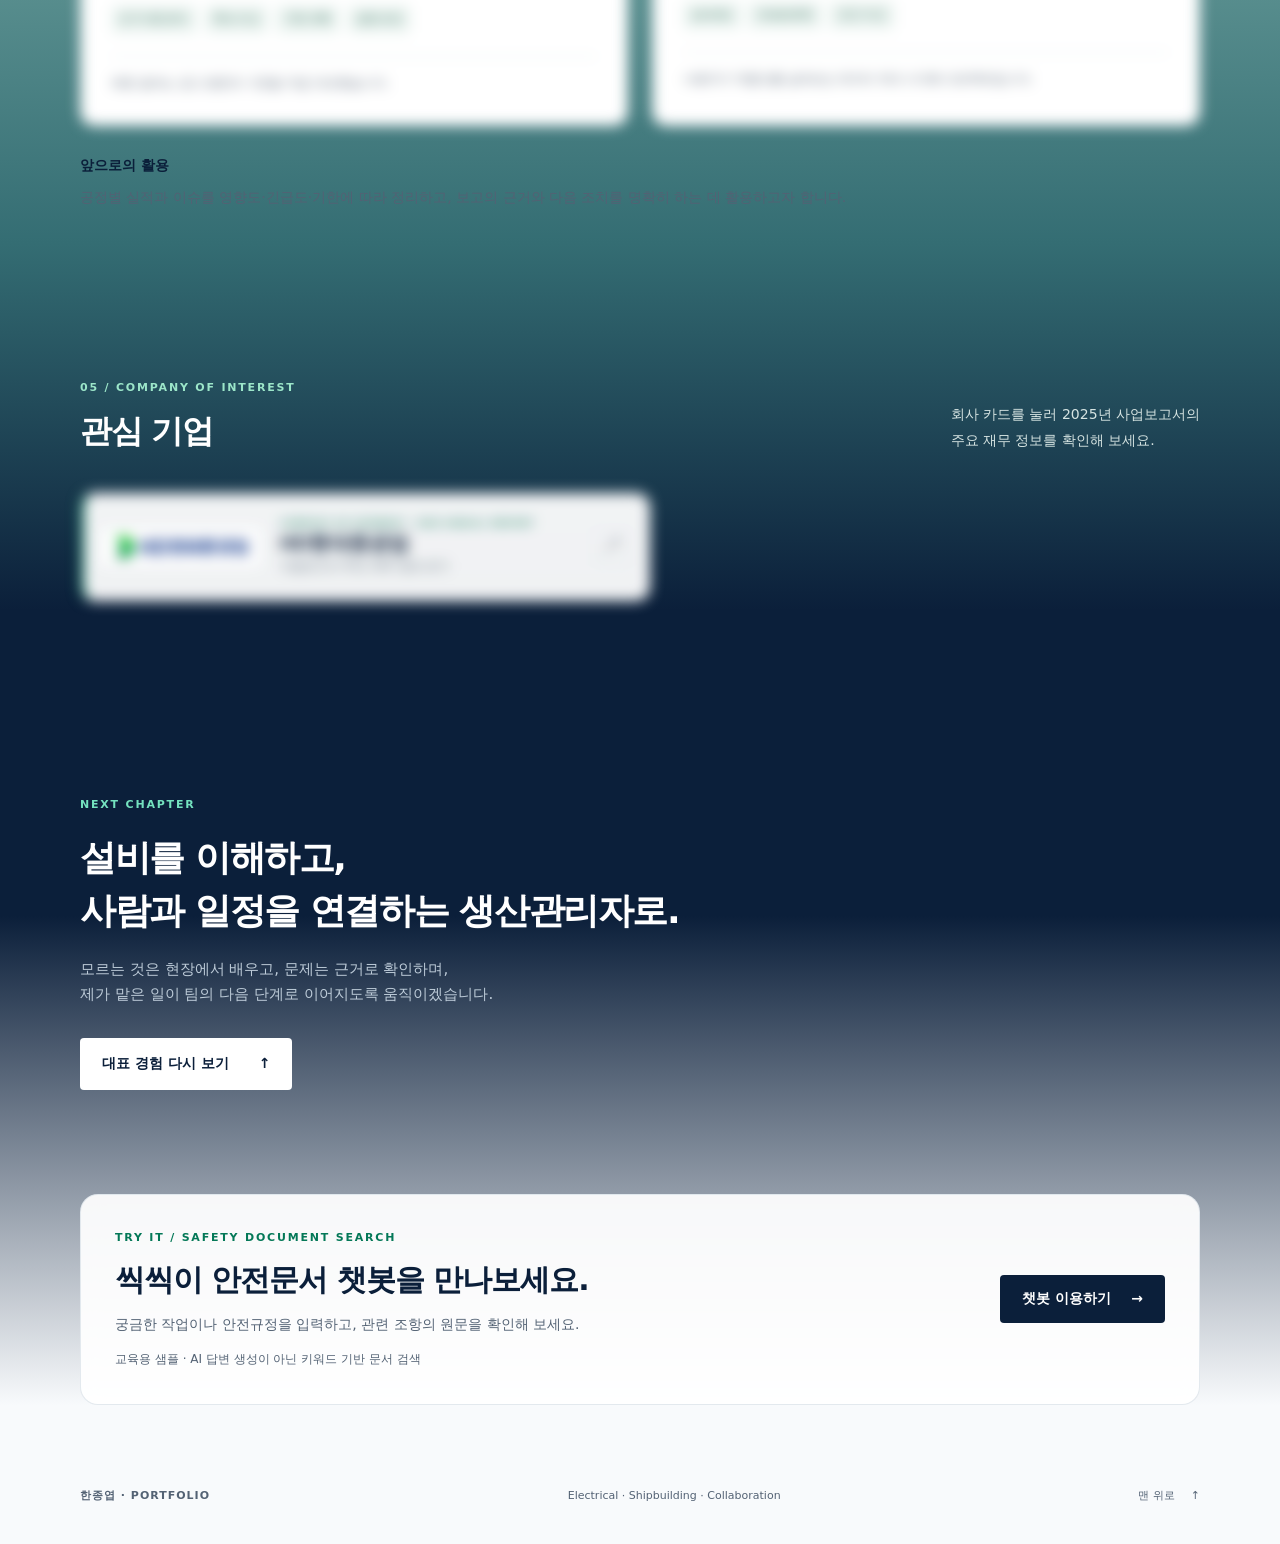
==== commit 4e3c714f: "Play uploaded Gemini video as portfolio intro" ====
--- a/index.html
+++ b/index.html
@@ -1,6 +1,6 @@
 <!doctype html>
 <html lang="ko"><head><meta charset="utf-8"><meta name="viewport" content="width=device-width, initial-scale=1"><meta name="description" content="한종엽의 전기·조선 포트폴리오. 과전류 보호 시스템 구현, 자율운항선박 특허 분석, 일정과 자원 조율 경험을 소개합니다."><meta name="theme-color" content="#0B1F3A"><meta property="og:title" content="한종엽 | 전기에서 조선 현장으로"><meta property="og:description" content="회로를 검증하고, 기술을 분석하고, 사람과 일정을 연결한 경험."><title>한종엽 | 전기에서 조선 현장으로</title><link rel="stylesheet" href="styles.css"><script src="app.js" defer></script><script src="guestbook-config.js" defer></script><script src="guestbook.js" defer></script></head>
-<body><a class="skip-link" href="#main">본문 바로가기</a>
+<body><div class="intro-overlay" id="intro-overlay" role="dialog" aria-modal="true" aria-label="포트폴리오 시작 영상" hidden><video id="intro-video" muted playsinline preload="auto"><source src="gemini_generated_video_bfaf8c3c.mp4" type="video/mp4"></video><div class="intro-controls"><span class="intro-caption">HAN JONG YEOP · PORTFOLIO</span><div><button id="intro-sound" type="button">소리 켜기</button><button id="intro-skip" type="button">건너뛰기 <span aria-hidden="true">→</span></button></div></div><button id="intro-play" class="intro-play" type="button" hidden>영상 재생하기</button></div><a class="skip-link" href="#main">본문 바로가기</a>
 <header class="site-header"><div class="container header-inner"><a class="brand" href="#top" aria-label="한종엽 포트폴리오 처음으로"><span class="brand-mark" aria-hidden="true">M.</span><span>한종엽<br><small>MARINELECTRIC</small></span></a><nav aria-label="주 메뉴"><a href="#career">일하는 기준</a><a href="#projects">대표 경험</a><a href="#experience">학습과 확장</a><a href="#ai-tools">AI·데이터 활용</a><a href="#company">관심 기업</a><a href="#chatbot">챗봇 체험</a><a class="guestbook-nav" href="#guestbook" hidden>방명록</a></nav></div></header>
 <main id="main" class="flow-region"><section class="hero" id="top" aria-labelledby="hero-title"><div class="engineering-scene" aria-hidden="true"><img class="scene-circuit" src="assets/circuit-lines.svg" alt=""><img class="scene-switchboard" src="assets/switchboard.svg" alt=""><img class="scene-ship" src="assets/ship-outline.svg" alt=""></div><div class="container hero-grid"><div class="hero-copy"><p class="eyebrow"><span class="status-dot" aria-hidden="true"></span> ELECTRICAL ENGINEERING × SHIPBUILDING</p><h1 id="hero-title">해야 할 일을 발견하면,<br><em>먼저 움직이고</em><br>함께 완성합니다.</h1><p class="hero-description">회로의 이상 원인을 확인하고, 기술 자료에서 제안의 근거를 찾고,<br class="desktop-break"> 사람과 일정을 조율해 계획을 실행해 왔습니다.</p><p class="career-direction">전기공학을 바탕으로 조선 현장의 문제를 이해하는 생산관리자를 준비합니다.</p><div class="hero-actions"><a class="button primary" href="#projects">대표 경험 살펴보기 <span aria-hidden="true">↓</span></a><a class="text-link" href="#career">제가 일하는 방식 <span aria-hidden="true">↗</span></a></div></div><aside class="profile-card" aria-label="한종엽 프로필"><div class="profile-intro"><img src="assets/profile.jpg" alt="한종엽 프로필 사진" width="896" height="1152" fetchpriority="high"><div><p class="eyebrow">MARINELECTRIC</p><h2>한종엽</h2><p>숭실대학교<br>전기공학부</p></div></div><div class="profile-focus"><span>CAREER FOCUS</span><p>전기 시스템의 이해를<br>조선 현장의 실행으로.</p></div><div class="profile-tags"><span>회로·실험 검증</span><span>조선 기술 분석</span><span>일정·자원 조율</span></div></aside></div><div class="container hero-bottom"><span>직접 구현한 전기 시스템</span><span>2025 CPU 2등 · 팀 수상</span><span>22명·2박 3일 활동 운영</span></div></section>
 <section class="section container scroll-reveal" id="career" aria-labelledby="career-title"><div class="section-heading"><div><p class="eyebrow">01 / HOW I WORK</p><h2 id="career-title">문제를 찾고, 기준을 세우고,<br>함께 끝까지 움직입니다.</h2></div><p>현장의 변수를 이해하기 위해<br>기술과 사람을 함께 배워 왔습니다.</p></div><div class="strength-grid"><article><span class="index-number">01 / VERIFY</span><h3>증상을 나눠 확인합니다</h3><p>회로의 불안정한 측정값을 점검하고, 일시적인 기준 초과와 지속적인 초과를 나눠 실험했습니다.</p><a class="text-link" href="#project-relay">회로 구현·검증 경험 ↗</a></article><article><span class="index-number">02 / EXPLAIN</span><h3>판단의 근거를 설명합니다</h3><p>특허를 기술별로 비교하고 차별성·적용 가능성·보완점을 검토해 신규 IP 방향을 제안했습니다.</p><a class="text-link" href="#project-ip">자율운항선박 분석 경험 ↗</a></article><article><span class="index-number">03 / COORDINATE</span><h3>실행할 수 있는 조건을 만듭니다</h3><p>비용과 이동 부담을 풀고, 현장의 작업 속도에 맞춰 인원을 조정하며 공동의 일정을 운영했습니다.</p><a class="text-link" href="#project-cooperation">일정·자원 조율 경험 ↗</a></article></div></section>
@@ -61,4 +61,4 @@
     <div class="guestbook-entries" aria-label="공개된 방명록"><h3>남겨주신 글</h3><div id="guestbook-list"></div></div>
   </div>
 </section>
-</main><footer class="container footer"><span>한종엽 · PORTFOLIO</span><span>Electrical · Shipbuilding · Collaboration</span><a href="#top">맨 위로 <span aria-hidden="true">↑</span></a></footer></body></html>+</main><footer class="container footer"><span>한종엽 · PORTFOLIO</span><span>Electrical · Shipbuilding · Collaboration</span><a href="#top">맨 위로 <span aria-hidden="true">↑</span></a></footer></body></html>
--- a/styles.css
+++ b/styles.css
@@ -130,3 +130,17 @@
 .guestbook-entries article p{margin-top:7px;font-size:14px;white-space:pre-wrap;overflow-wrap:anywhere}
 @media(max-width:720px){.guestbook-section{padding:24px 20px}.guestbook-grid{grid-template-columns:1fr;gap:28px}}
 @media print{.guestbook-section{display:none!important}}
+
+/* Full-screen opening film; content remains available through Skip and reduced motion. */
+.intro-overlay[hidden],.intro-play[hidden]{display:none!important}
+.intro-active{overflow:hidden}
+.intro-overlay{position:fixed;inset:0;z-index:100;display:grid;place-items:center;background:#071421;color:#fff}
+.intro-overlay video{display:block;width:100%;height:100%;object-fit:contain}
+.intro-controls{position:absolute;inset:auto 0 0;display:flex;align-items:center;justify-content:space-between;gap:20px;padding:30px max(32px,calc((100vw - 1120px)/2));background:linear-gradient(transparent,rgba(3,13,26,.85));font-size:12px;letter-spacing:1.2px}
+.intro-controls>div{display:flex;gap:10px}
+.intro-controls button,.intro-play{min-height:44px;padding:9px 16px;border:1px solid rgba(255,255,255,.65);border-radius:4px;background:rgba(11,31,58,.72);color:#fff;font:inherit;font-weight:700;letter-spacing:0;cursor:pointer}
+.intro-controls button:hover,.intro-play:hover{background:#214b60}
+.intro-controls button:focus-visible,.intro-play:focus-visible{outline:3px solid #72e0b7;outline-offset:3px}
+.intro-play{position:absolute;top:50%;left:50%;transform:translate(-50%,-50%);font-size:16px}
+@media(max-width:720px){.intro-controls{padding:20px;align-items:flex-start;flex-direction:column}.intro-caption{font-size:10px}.intro-controls button{padding-inline:12px}}
+@media print{.intro-overlay{display:none!important}.intro-active{overflow:visible}}
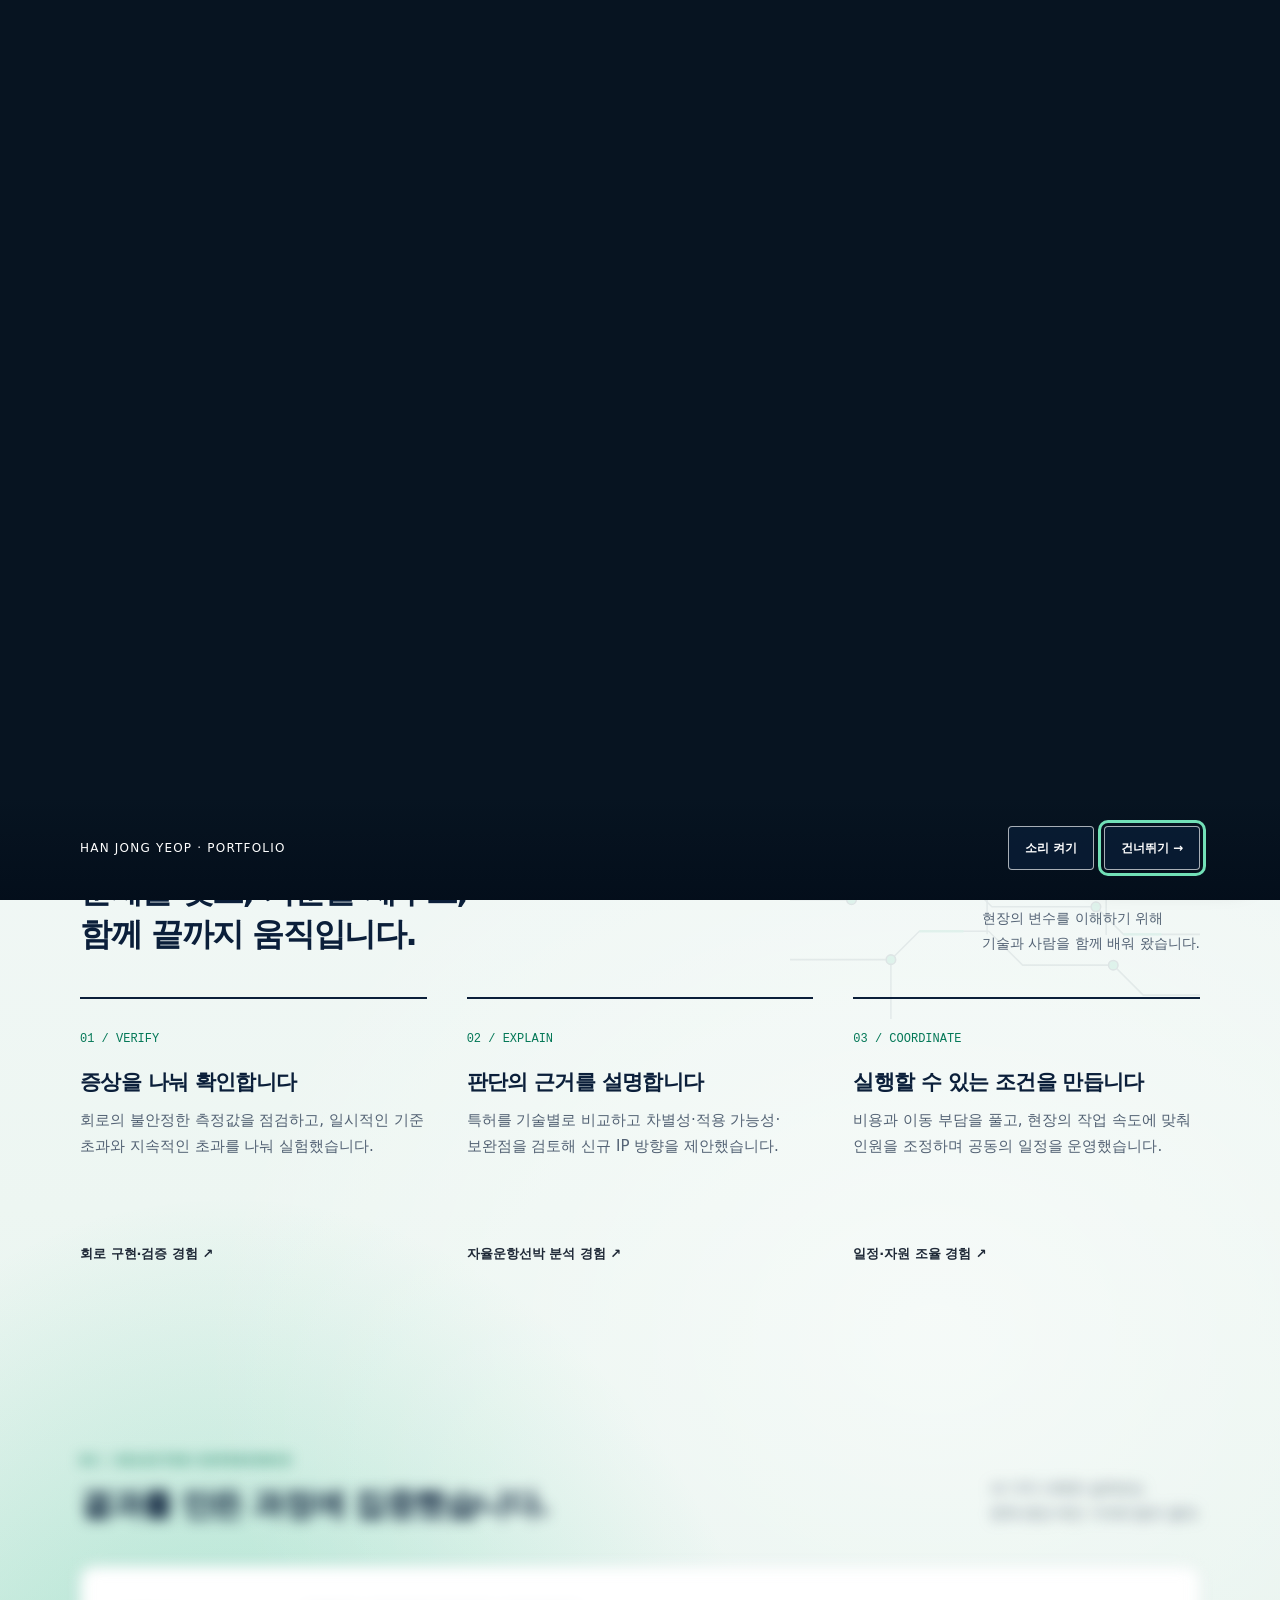
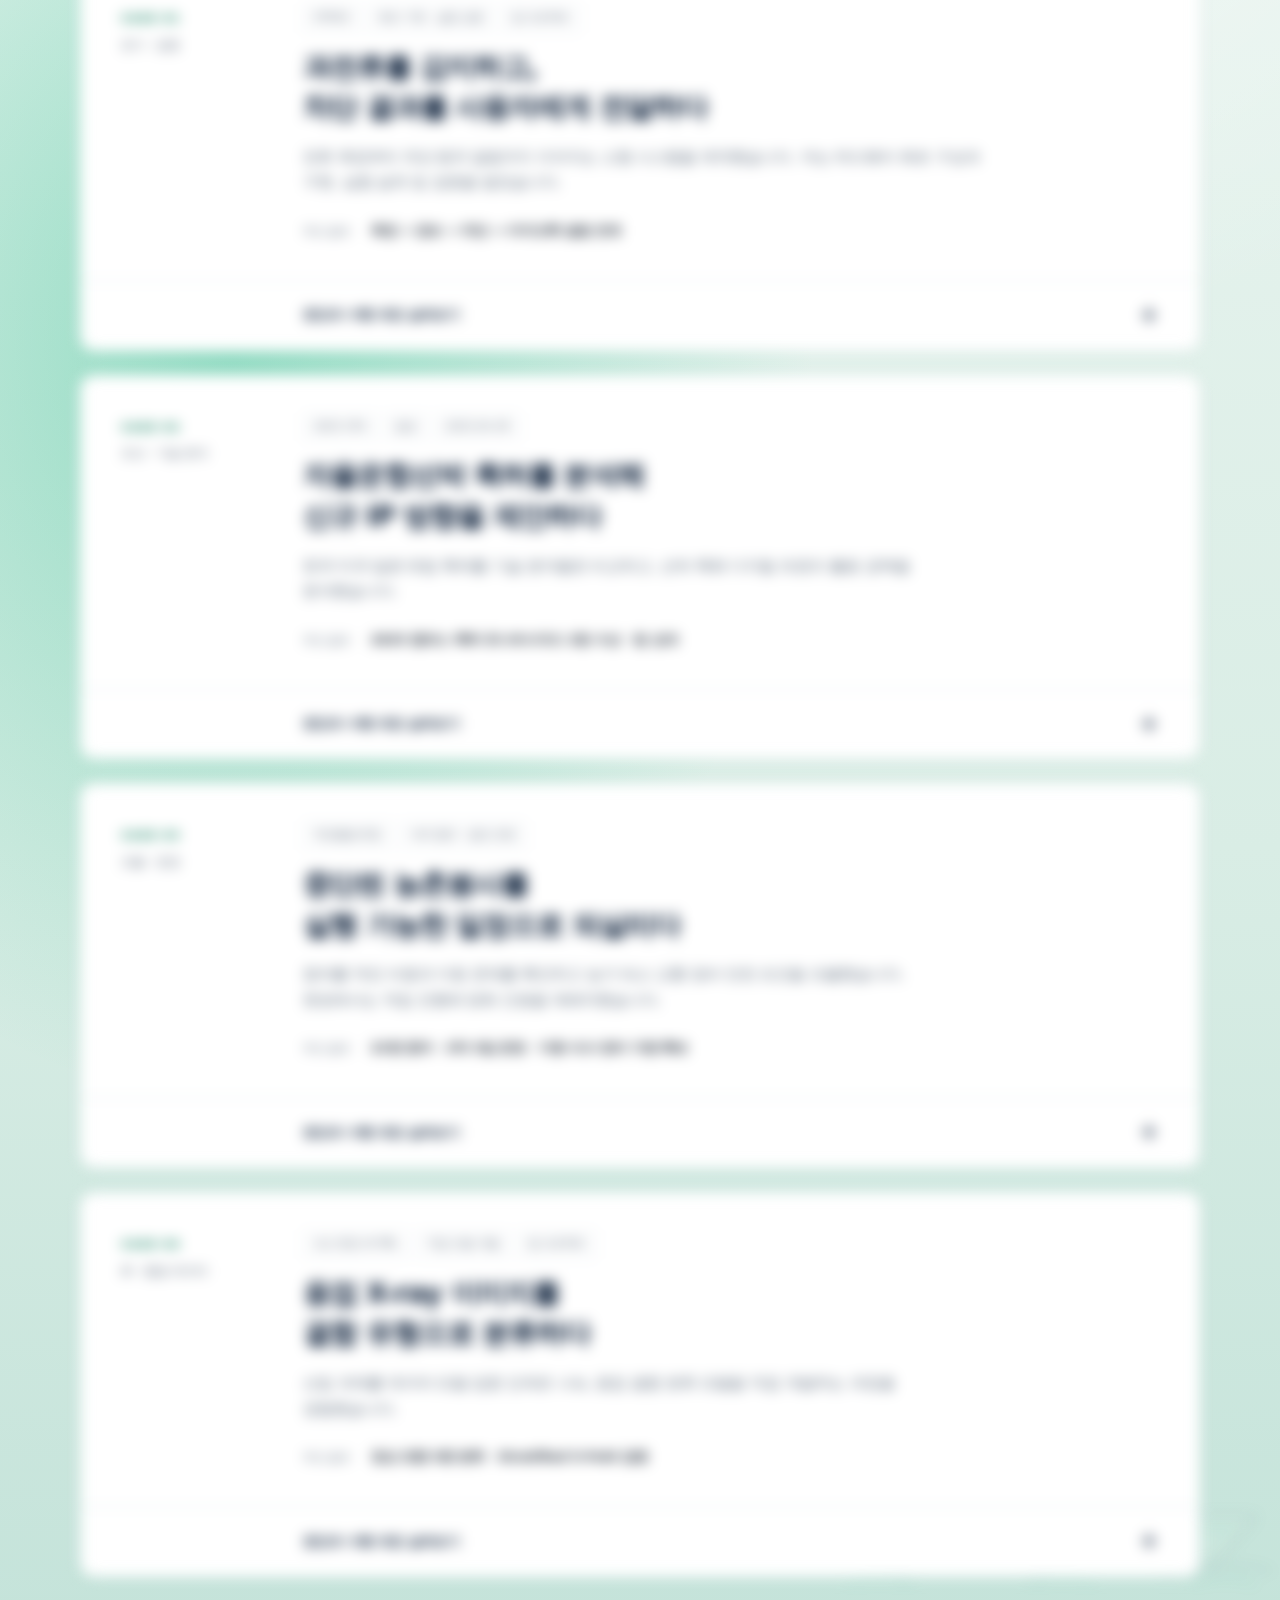
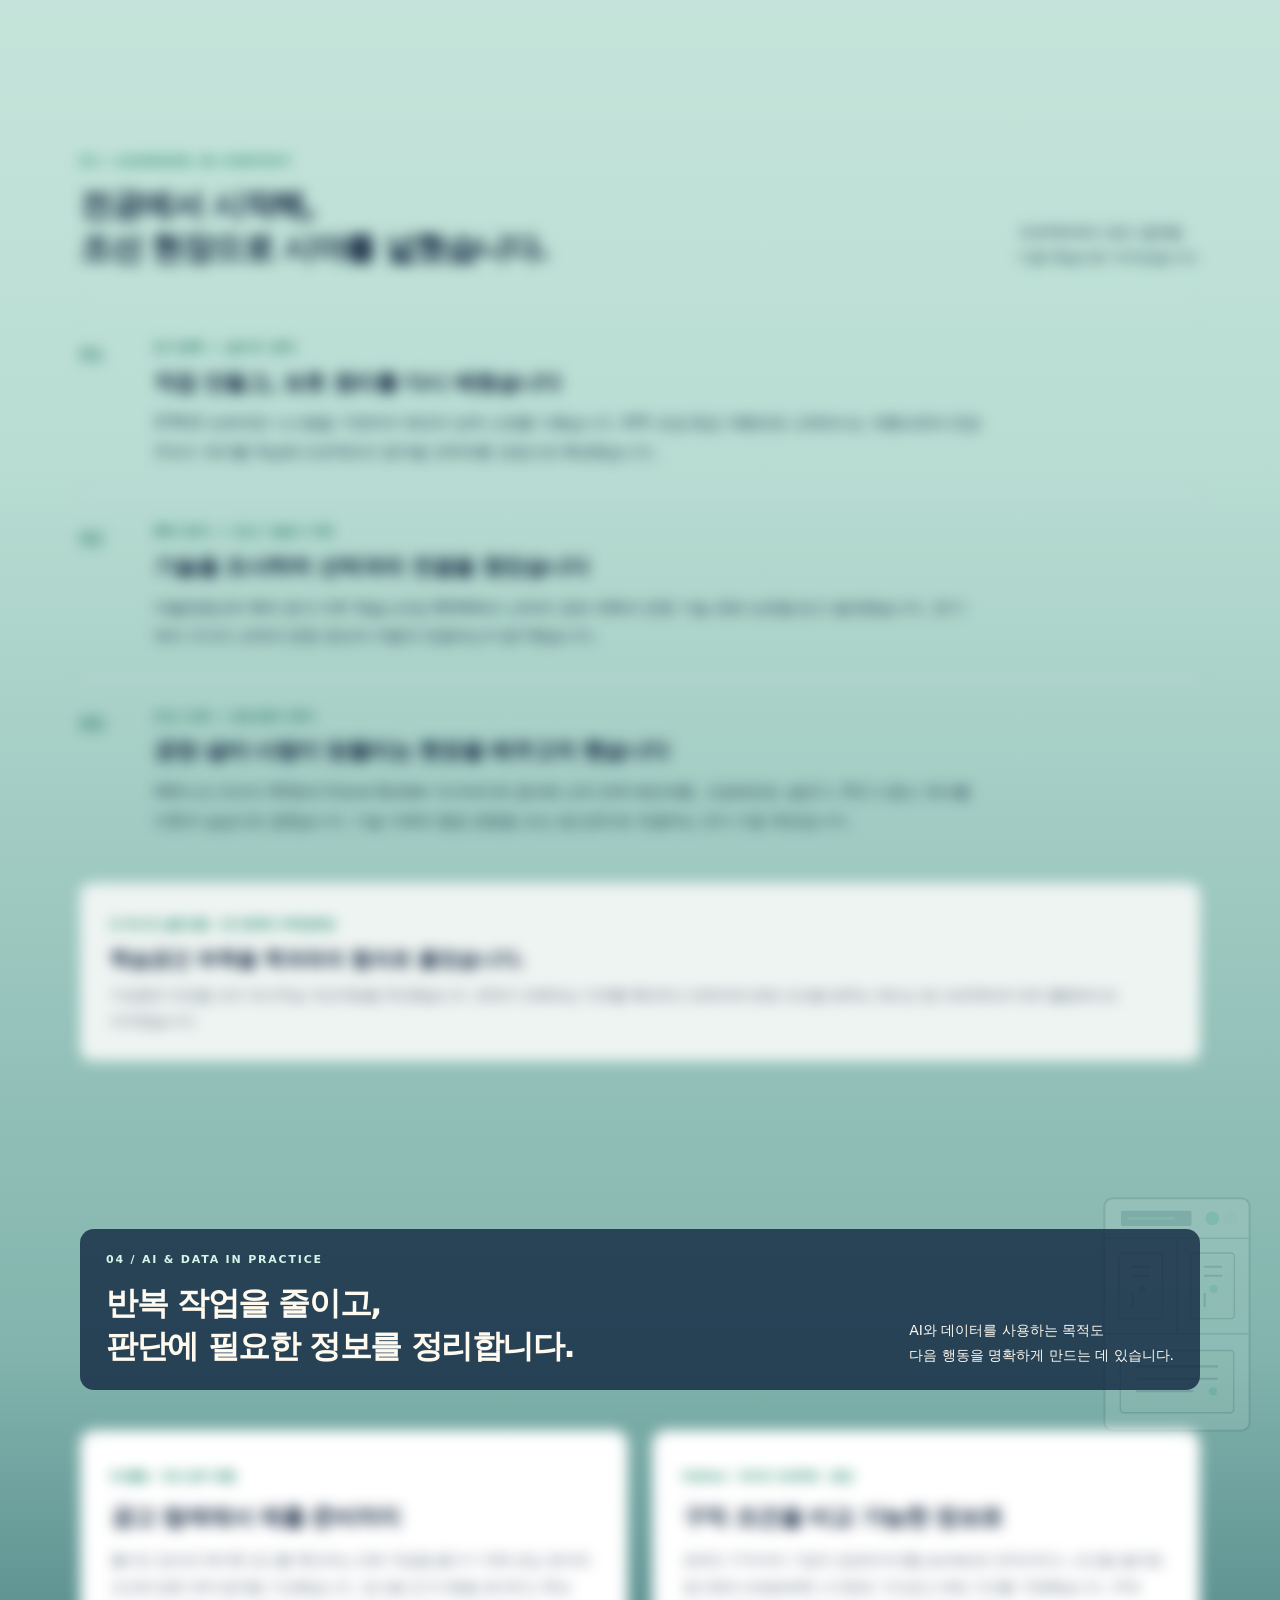
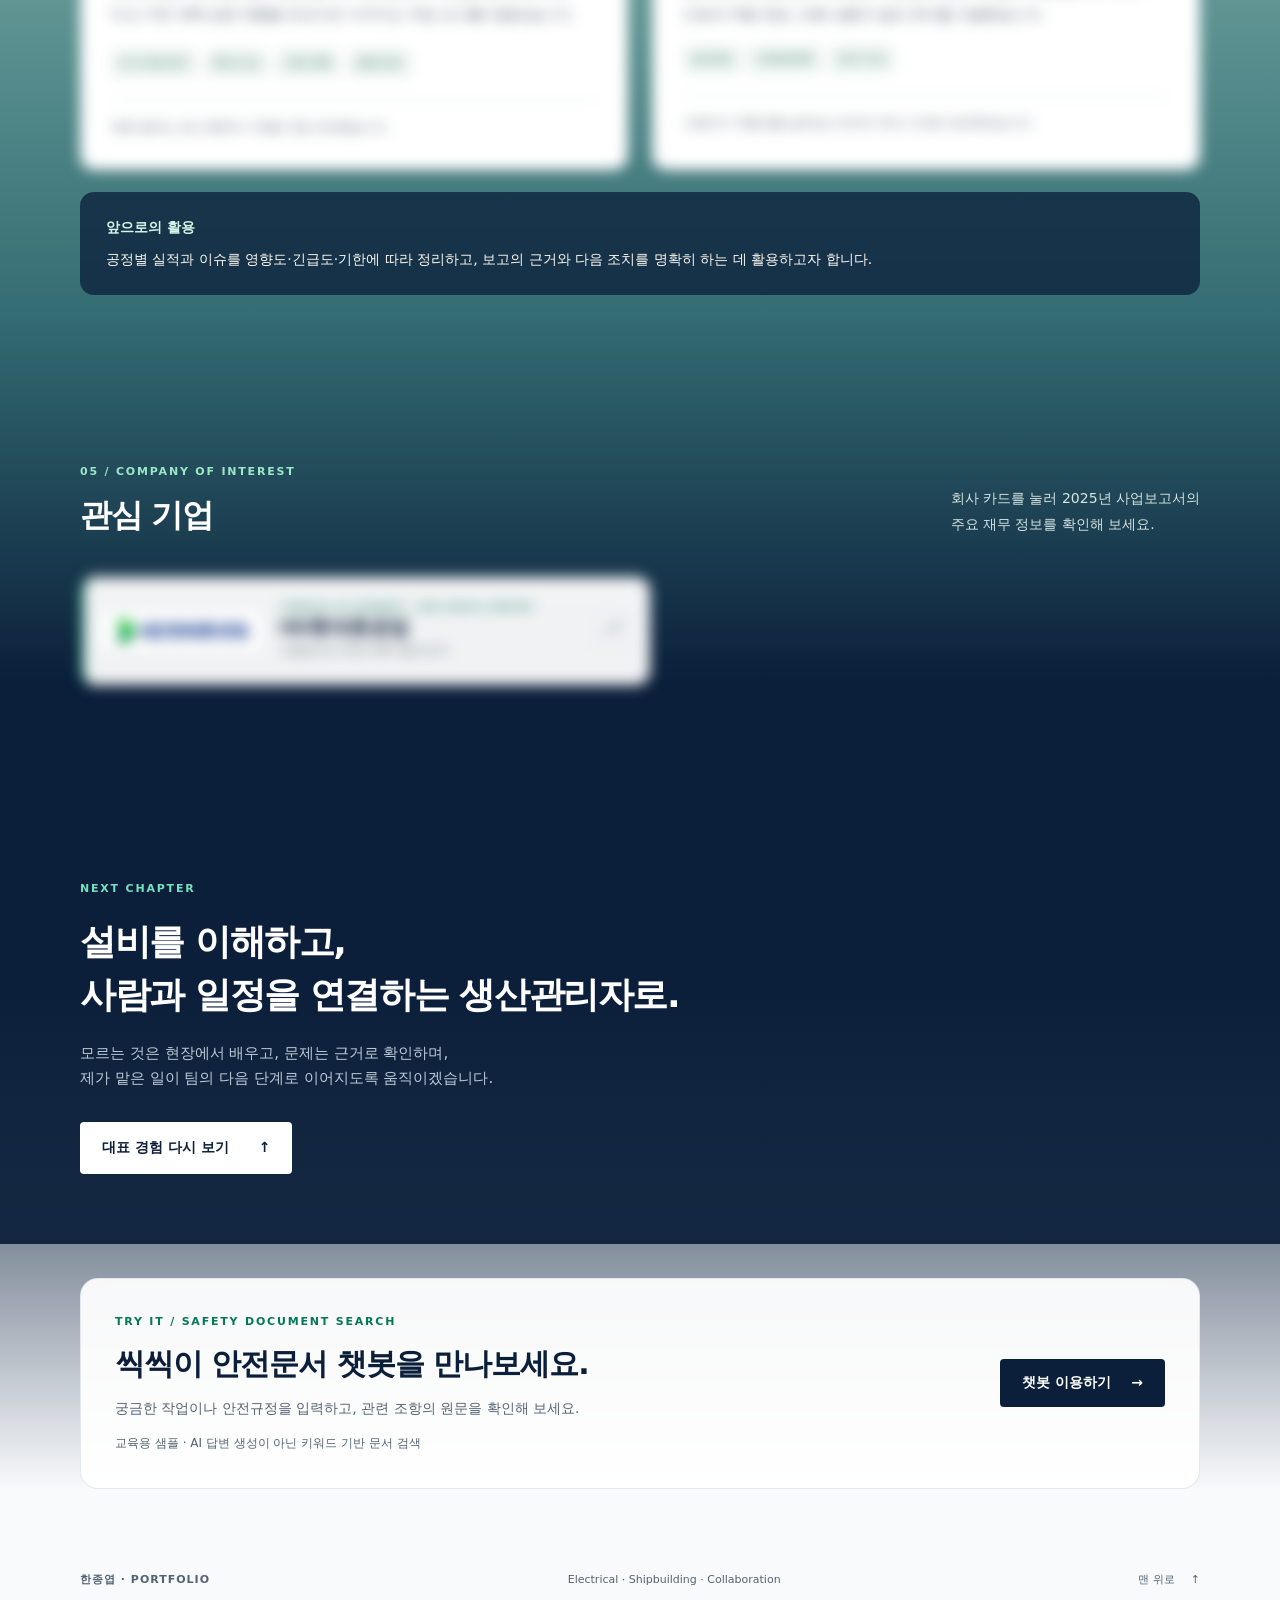
==== commit faea5db8: "Improve intro replay visibility and text contrast" ====
--- a/index.html
+++ b/index.html
@@ -1,6 +1,6 @@
 <!doctype html>
 <html lang="ko"><head><meta charset="utf-8"><meta name="viewport" content="width=device-width, initial-scale=1"><meta name="description" content="한종엽의 전기·조선 포트폴리오. 과전류 보호 시스템 구현, 자율운항선박 특허 분석, 일정과 자원 조율 경험을 소개합니다."><meta name="theme-color" content="#0B1F3A"><meta property="og:title" content="한종엽 | 전기에서 조선 현장으로"><meta property="og:description" content="회로를 검증하고, 기술을 분석하고, 사람과 일정을 연결한 경험."><title>한종엽 | 전기에서 조선 현장으로</title><link rel="stylesheet" href="styles.css"><script src="app.js" defer></script><script src="guestbook-config.js" defer></script><script src="guestbook.js" defer></script></head>
-<body><div class="intro-overlay" id="intro-overlay" role="dialog" aria-modal="true" aria-label="포트폴리오 시작 영상" hidden><video id="intro-video" muted playsinline preload="auto"><source src="gemini_generated_video_bfaf8c3c.mp4" type="video/mp4"></video><div class="intro-controls"><span class="intro-caption">HAN JONG YEOP · PORTFOLIO</span><div><button id="intro-sound" type="button">소리 켜기</button><button id="intro-skip" type="button">건너뛰기 <span aria-hidden="true">→</span></button></div></div><button id="intro-play" class="intro-play" type="button" hidden>영상 재생하기</button></div><a class="skip-link" href="#main">본문 바로가기</a>
+<body><div class="intro-overlay" id="intro-overlay" role="dialog" aria-modal="true" aria-label="포트폴리오 시작 영상" hidden><video id="intro-video" muted playsinline preload="auto"><source src="gemini_generated_video_bfaf8c3c.mp4" type="video/mp4"></video><div class="intro-controls"><span class="intro-caption">HAN JONG YEOP · PORTFOLIO</span><div><button id="intro-sound" type="button">소리 켜기</button><button id="intro-skip" type="button">건너뛰기 <span aria-hidden="true">→</span></button></div></div><button id="intro-play" class="intro-play" type="button" hidden>영상 재생하기</button></div><a class="skip-link" href="#main">본문 바로가기</a><button class="intro-replay" id="intro-replay" type="button" hidden>인트로 다시 보기 <span aria-hidden="true">↺</span></button>
 <header class="site-header"><div class="container header-inner"><a class="brand" href="#top" aria-label="한종엽 포트폴리오 처음으로"><span class="brand-mark" aria-hidden="true">M.</span><span>한종엽<br><small>MARINELECTRIC</small></span></a><nav aria-label="주 메뉴"><a href="#career">일하는 기준</a><a href="#projects">대표 경험</a><a href="#experience">학습과 확장</a><a href="#ai-tools">AI·데이터 활용</a><a href="#company">관심 기업</a><a href="#chatbot">챗봇 체험</a><a class="guestbook-nav" href="#guestbook" hidden>방명록</a></nav></div></header>
 <main id="main" class="flow-region"><section class="hero" id="top" aria-labelledby="hero-title"><div class="engineering-scene" aria-hidden="true"><img class="scene-circuit" src="assets/circuit-lines.svg" alt=""><img class="scene-switchboard" src="assets/switchboard.svg" alt=""><img class="scene-ship" src="assets/ship-outline.svg" alt=""></div><div class="container hero-grid"><div class="hero-copy"><p class="eyebrow"><span class="status-dot" aria-hidden="true"></span> ELECTRICAL ENGINEERING × SHIPBUILDING</p><h1 id="hero-title">해야 할 일을 발견하면,<br><em>먼저 움직이고</em><br>함께 완성합니다.</h1><p class="hero-description">회로의 이상 원인을 확인하고, 기술 자료에서 제안의 근거를 찾고,<br class="desktop-break"> 사람과 일정을 조율해 계획을 실행해 왔습니다.</p><p class="career-direction">전기공학을 바탕으로 조선 현장의 문제를 이해하는 생산관리자를 준비합니다.</p><div class="hero-actions"><a class="button primary" href="#projects">대표 경험 살펴보기 <span aria-hidden="true">↓</span></a><a class="text-link" href="#career">제가 일하는 방식 <span aria-hidden="true">↗</span></a></div></div><aside class="profile-card" aria-label="한종엽 프로필"><div class="profile-intro"><img src="assets/profile.jpg" alt="한종엽 프로필 사진" width="896" height="1152" fetchpriority="high"><div><p class="eyebrow">MARINELECTRIC</p><h2>한종엽</h2><p>숭실대학교<br>전기공학부</p></div></div><div class="profile-focus"><span>CAREER FOCUS</span><p>전기 시스템의 이해를<br>조선 현장의 실행으로.</p></div><div class="profile-tags"><span>회로·실험 검증</span><span>조선 기술 분석</span><span>일정·자원 조율</span></div></aside></div><div class="container hero-bottom"><span>직접 구현한 전기 시스템</span><span>2025 CPU 2등 · 팀 수상</span><span>22명·2박 3일 활동 운영</span></div></section>
 <section class="section container scroll-reveal" id="career" aria-labelledby="career-title"><div class="section-heading"><div><p class="eyebrow">01 / HOW I WORK</p><h2 id="career-title">문제를 찾고, 기준을 세우고,<br>함께 끝까지 움직입니다.</h2></div><p>현장의 변수를 이해하기 위해<br>기술과 사람을 함께 배워 왔습니다.</p></div><div class="strength-grid"><article><span class="index-number">01 / VERIFY</span><h3>증상을 나눠 확인합니다</h3><p>회로의 불안정한 측정값을 점검하고, 일시적인 기준 초과와 지속적인 초과를 나눠 실험했습니다.</p><a class="text-link" href="#project-relay">회로 구현·검증 경험 ↗</a></article><article><span class="index-number">02 / EXPLAIN</span><h3>판단의 근거를 설명합니다</h3><p>특허를 기술별로 비교하고 차별성·적용 가능성·보완점을 검토해 신규 IP 방향을 제안했습니다.</p><a class="text-link" href="#project-ip">자율운항선박 분석 경험 ↗</a></article><article><span class="index-number">03 / COORDINATE</span><h3>실행할 수 있는 조건을 만듭니다</h3><p>비용과 이동 부담을 풀고, 현장의 작업 속도에 맞춰 인원을 조정하며 공동의 일정을 운영했습니다.</p><a class="text-link" href="#project-cooperation">일정·자원 조율 경험 ↗</a></article></div></section>
--- a/styles.css
+++ b/styles.css
@@ -144,3 +144,21 @@
 .intro-play{position:absolute;top:50%;left:50%;transform:translate(-50%,-50%);font-size:16px}
 @media(max-width:720px){.intro-controls{padding:20px;align-items:flex-start;flex-direction:column}.intro-caption{font-size:10px}.intro-controls button{padding-inline:12px}}
 @media print{.intro-overlay{display:none!important}.intro-active{overflow:visible}}
+.intro-replay[hidden]{display:none!important}
+.intro-replay{position:fixed;right:24px;bottom:24px;z-index:8;display:inline-flex;align-items:center;gap:12px;min-height:50px;padding:10px 18px;border:2px solid #8fe8c5;border-radius:999px;background:#0b1f3a;color:#fff;box-shadow:0 8px 25px rgba(4,18,34,.28);font:inherit;font-size:14px;font-weight:700;cursor:pointer}
+.intro-replay:hover{background:#174967;transform:translateY(-2px)}
+.intro-replay:focus-visible{outline:3px solid #f6d483;outline-offset:4px}
+@media(max-width:720px){.intro-replay{right:14px;bottom:14px;min-height:48px;padding:9px 15px;font-size:12px}}
+@media print{.intro-replay{display:none!important}}
+
+/* Match text to the changing color field while keeping the cards light. */
+#experience .section-heading>p,#experience .learning-path article>div>p:last-child{color:#18364a}
+#experience .path-number,#experience .learning-path .eyebrow{color:#075e48}
+#ai-tools .section-heading h2{color:#fffaf0}
+#ai-tools .section-heading>p,#ai-tools .application-note{color:#fffaf0}
+#ai-tools .section-heading .eyebrow,#ai-tools .application-note strong{color:#d5f5e8}
+#ai-tools .section-heading,#ai-tools .application-note{padding:22px 26px;border-radius:14px;background:rgba(11,31,58,.76)}
+#ai-tools .application-note{max-width:none;margin-top:22px}
+.flow-region .closing{background:linear-gradient(180deg,rgba(11,31,58,.2),rgba(11,31,58,.85) 38%,rgba(11,31,58,.93))}
+@media(max-width:720px){#ai-tools .section-heading,#ai-tools .application-note{padding:20px}}
+@media print{.flow-region .closing{background:#fff}#ai-tools .section-heading,#ai-tools .application-note{background:#fff;color:var(--ink)}#ai-tools .section-heading h2,#ai-tools .section-heading>p,#ai-tools .application-note,#ai-tools .application-note strong{color:var(--navy)}}
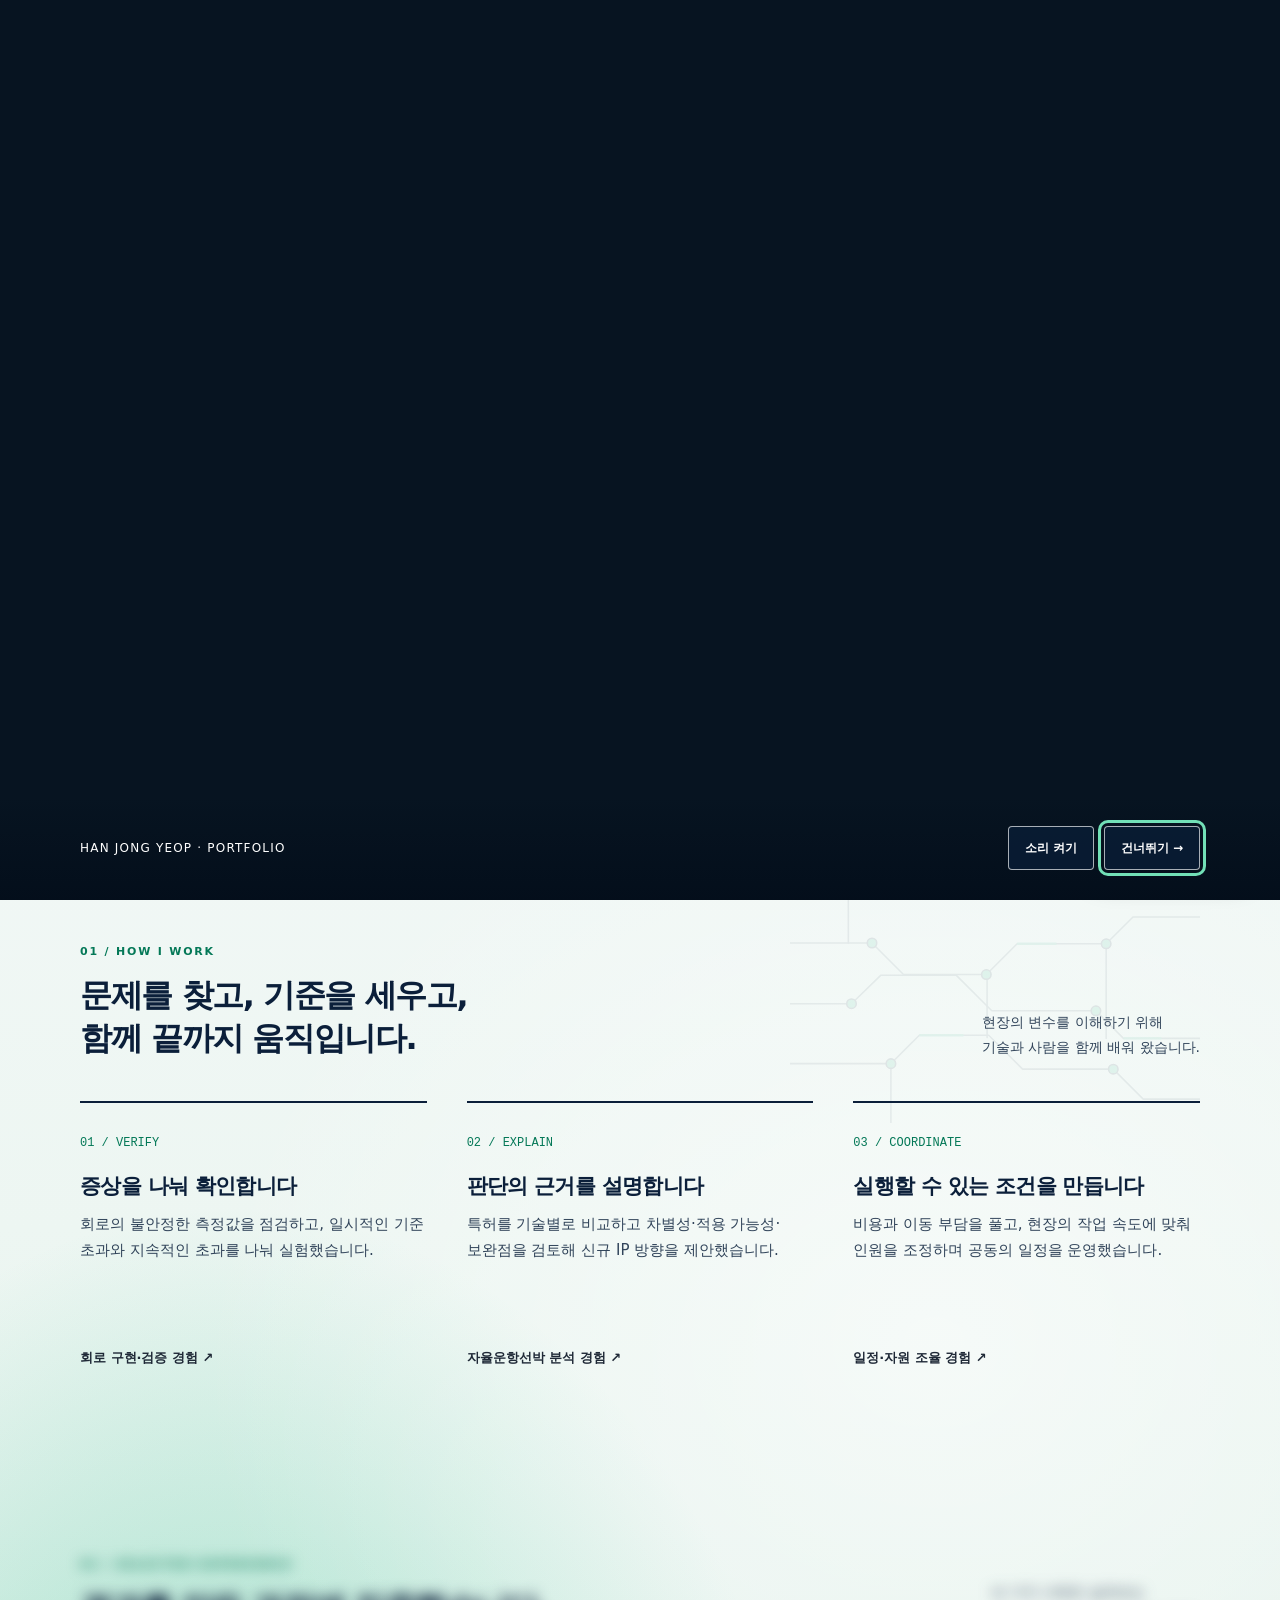
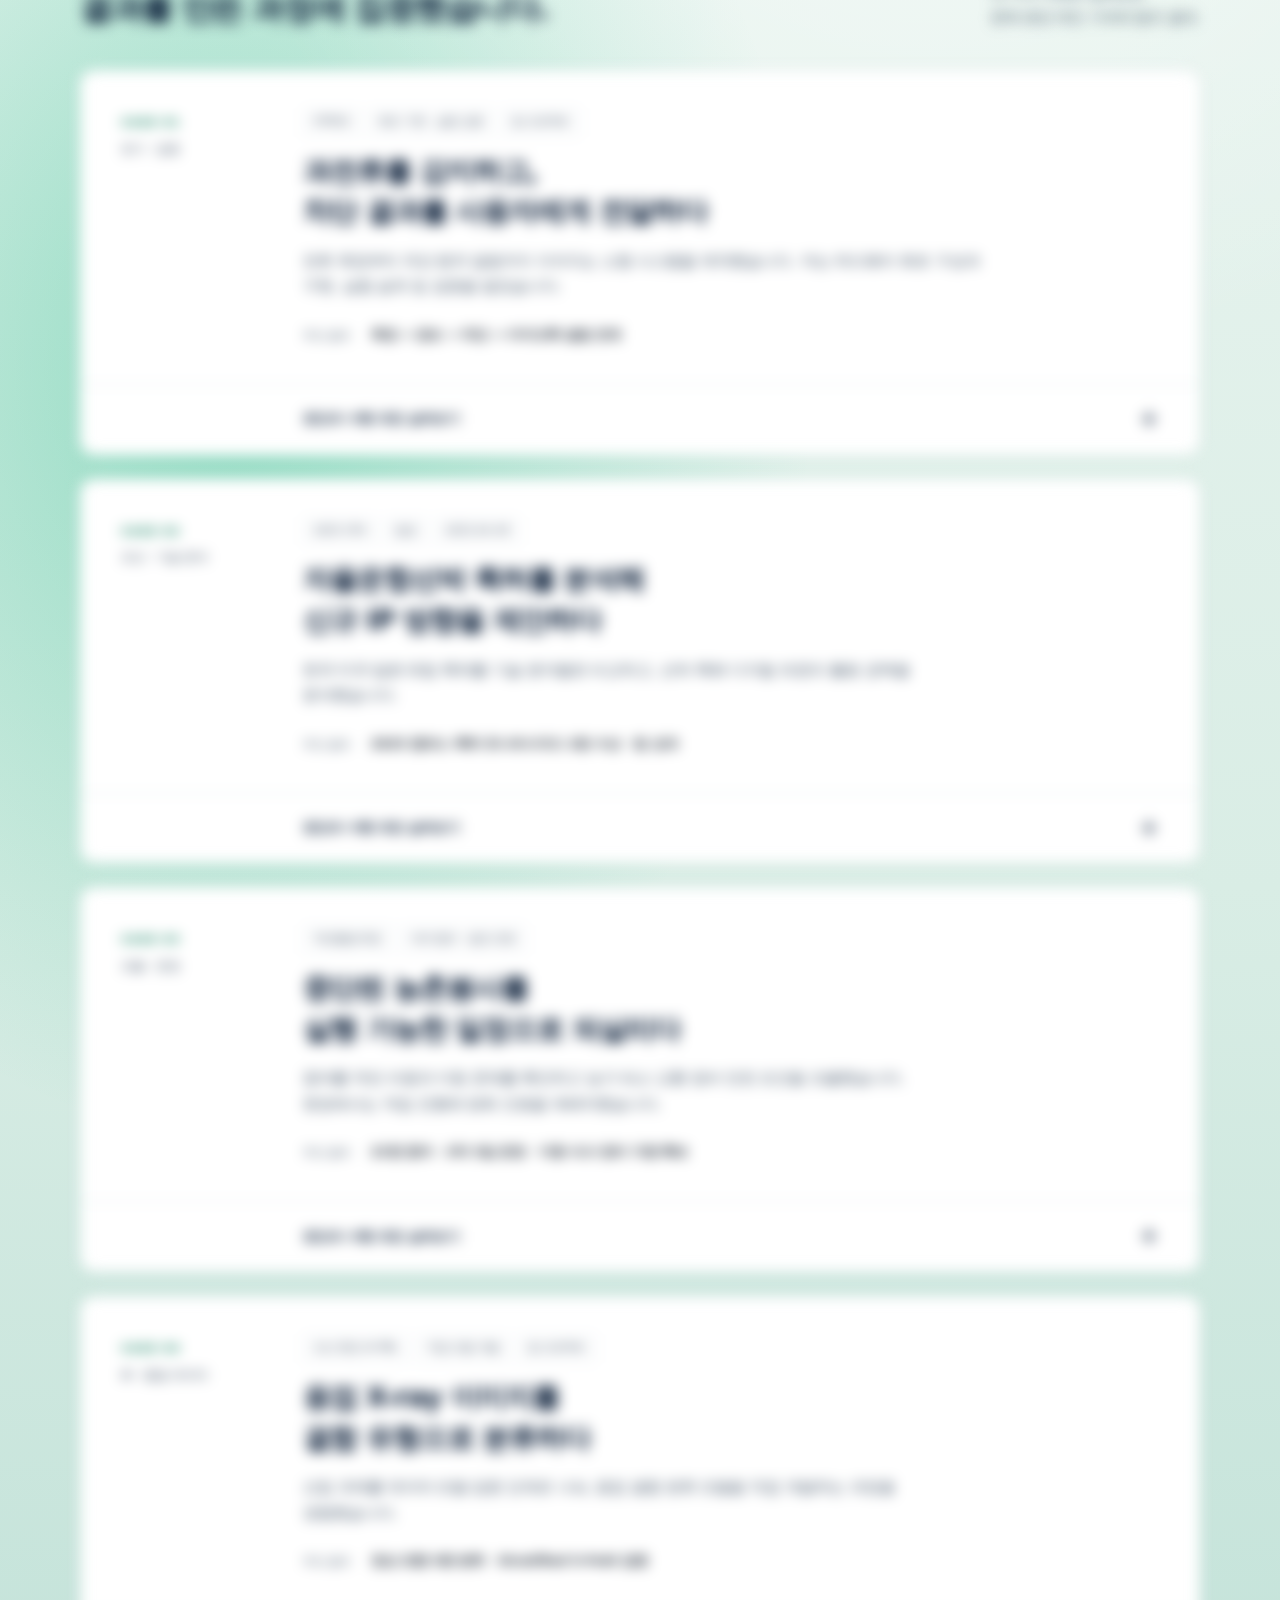
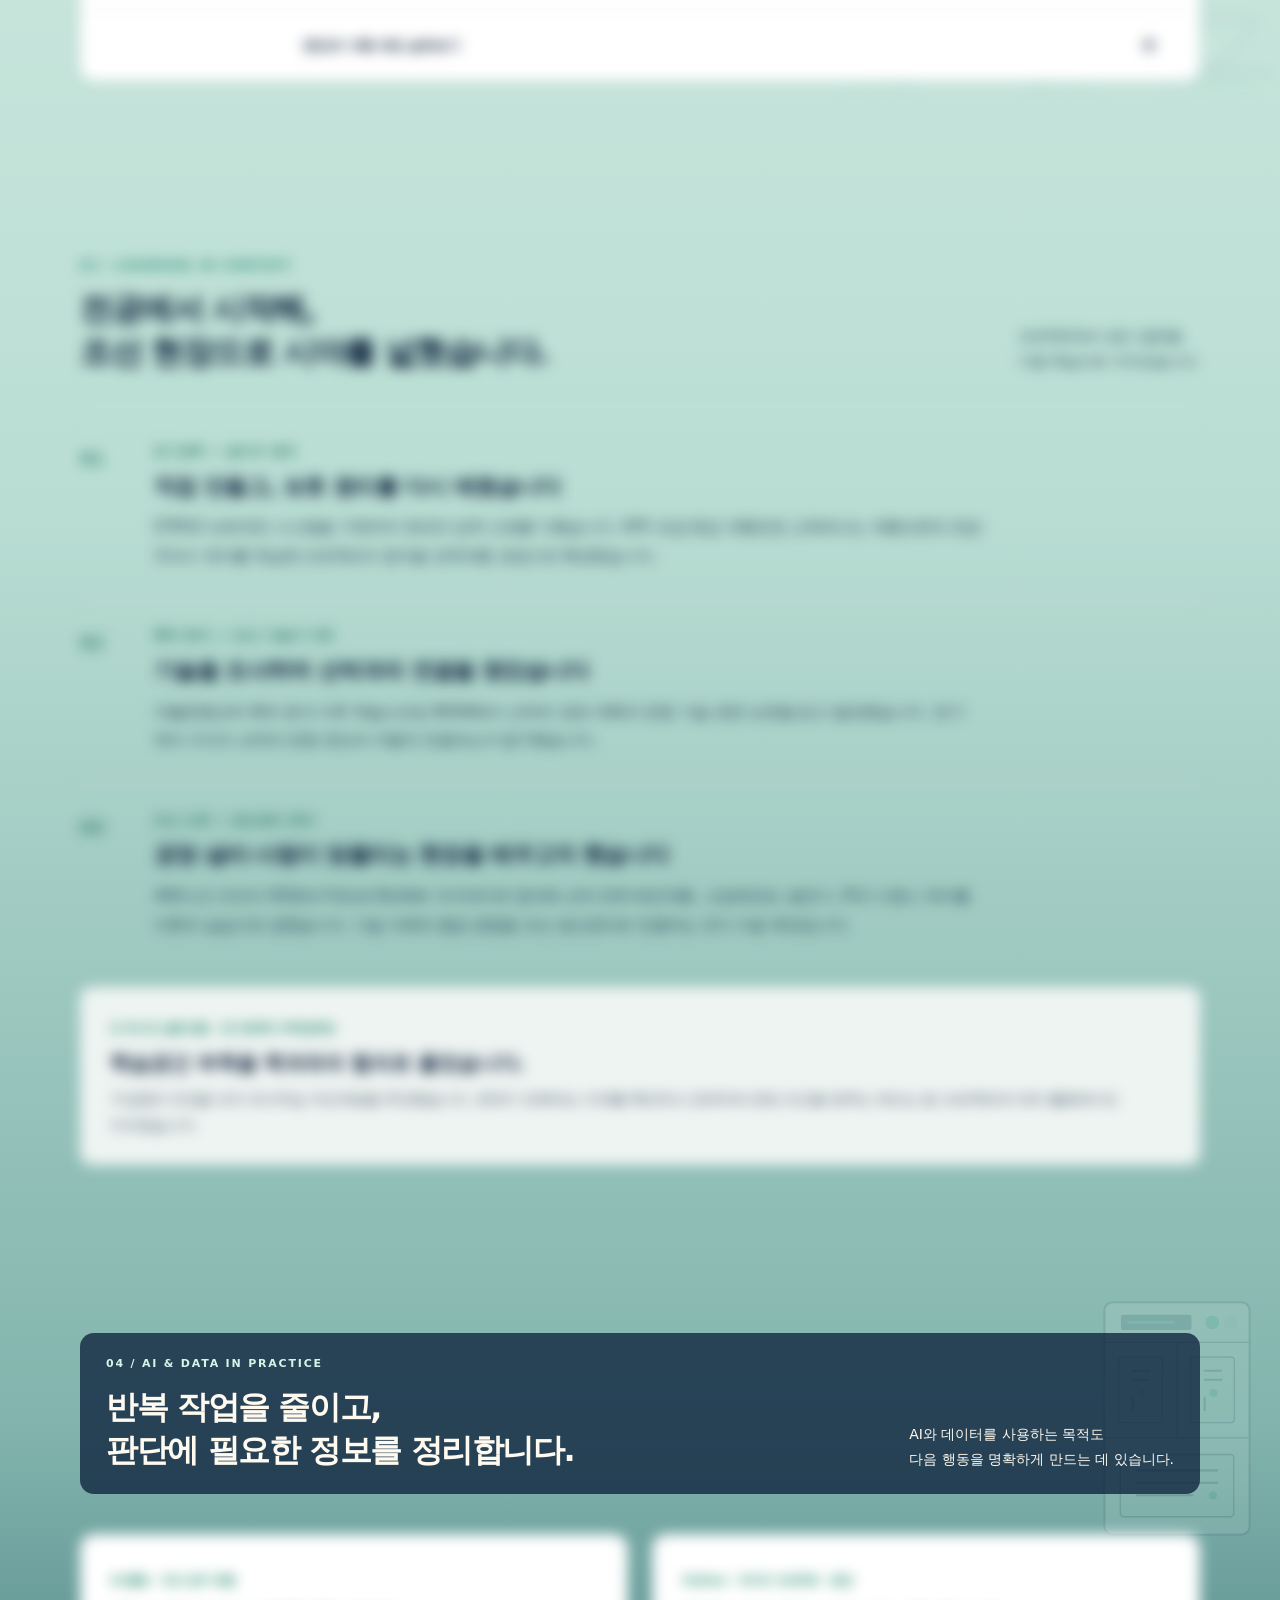
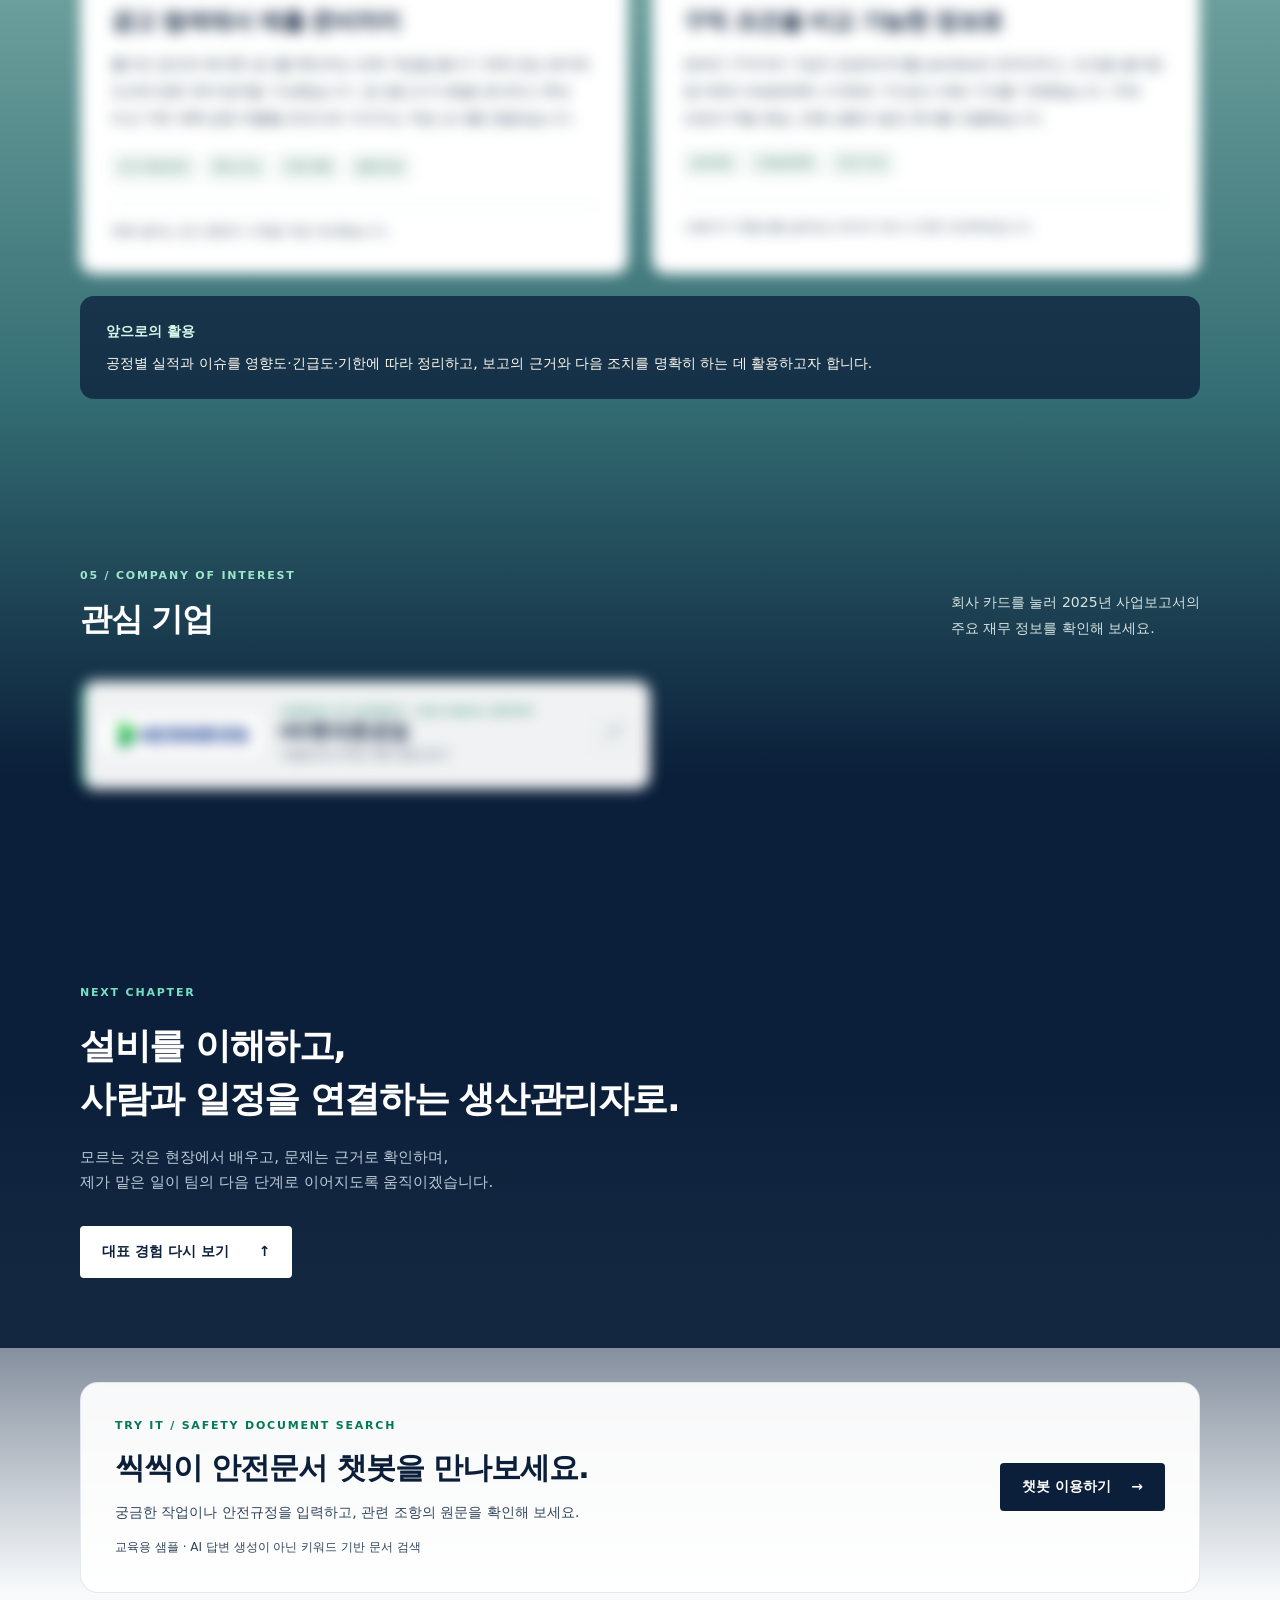
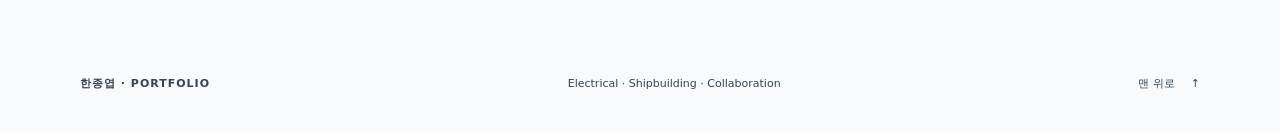
==== commit 3e3e5cdc: "Add contact details and strengthen secondary text contrast" ====
--- a/index.html
+++ b/index.html
@@ -2,7 +2,7 @@
 <html lang="ko"><head><meta charset="utf-8"><meta name="viewport" content="width=device-width, initial-scale=1"><meta name="description" content="한종엽의 전기·조선 포트폴리오. 과전류 보호 시스템 구현, 자율운항선박 특허 분석, 일정과 자원 조율 경험을 소개합니다."><meta name="theme-color" content="#0B1F3A"><meta property="og:title" content="한종엽 | 전기에서 조선 현장으로"><meta property="og:description" content="회로를 검증하고, 기술을 분석하고, 사람과 일정을 연결한 경험."><title>한종엽 | 전기에서 조선 현장으로</title><link rel="stylesheet" href="styles.css"><script src="app.js" defer></script><script src="guestbook-config.js" defer></script><script src="guestbook.js" defer></script></head>
 <body><div class="intro-overlay" id="intro-overlay" role="dialog" aria-modal="true" aria-label="포트폴리오 시작 영상" hidden><video id="intro-video" muted playsinline preload="auto"><source src="gemini_generated_video_bfaf8c3c.mp4" type="video/mp4"></video><div class="intro-controls"><span class="intro-caption">HAN JONG YEOP · PORTFOLIO</span><div><button id="intro-sound" type="button">소리 켜기</button><button id="intro-skip" type="button">건너뛰기 <span aria-hidden="true">→</span></button></div></div><button id="intro-play" class="intro-play" type="button" hidden>영상 재생하기</button></div><a class="skip-link" href="#main">본문 바로가기</a><button class="intro-replay" id="intro-replay" type="button" hidden>인트로 다시 보기 <span aria-hidden="true">↺</span></button>
 <header class="site-header"><div class="container header-inner"><a class="brand" href="#top" aria-label="한종엽 포트폴리오 처음으로"><span class="brand-mark" aria-hidden="true">M.</span><span>한종엽<br><small>MARINELECTRIC</small></span></a><nav aria-label="주 메뉴"><a href="#career">일하는 기준</a><a href="#projects">대표 경험</a><a href="#experience">학습과 확장</a><a href="#ai-tools">AI·데이터 활용</a><a href="#company">관심 기업</a><a href="#chatbot">챗봇 체험</a><a class="guestbook-nav" href="#guestbook" hidden>방명록</a></nav></div></header>
-<main id="main" class="flow-region"><section class="hero" id="top" aria-labelledby="hero-title"><div class="engineering-scene" aria-hidden="true"><img class="scene-circuit" src="assets/circuit-lines.svg" alt=""><img class="scene-switchboard" src="assets/switchboard.svg" alt=""><img class="scene-ship" src="assets/ship-outline.svg" alt=""></div><div class="container hero-grid"><div class="hero-copy"><p class="eyebrow"><span class="status-dot" aria-hidden="true"></span> ELECTRICAL ENGINEERING × SHIPBUILDING</p><h1 id="hero-title">해야 할 일을 발견하면,<br><em>먼저 움직이고</em><br>함께 완성합니다.</h1><p class="hero-description">회로의 이상 원인을 확인하고, 기술 자료에서 제안의 근거를 찾고,<br class="desktop-break"> 사람과 일정을 조율해 계획을 실행해 왔습니다.</p><p class="career-direction">전기공학을 바탕으로 조선 현장의 문제를 이해하는 생산관리자를 준비합니다.</p><div class="hero-actions"><a class="button primary" href="#projects">대표 경험 살펴보기 <span aria-hidden="true">↓</span></a><a class="text-link" href="#career">제가 일하는 방식 <span aria-hidden="true">↗</span></a></div></div><aside class="profile-card" aria-label="한종엽 프로필"><div class="profile-intro"><img src="assets/profile.jpg" alt="한종엽 프로필 사진" width="896" height="1152" fetchpriority="high"><div><p class="eyebrow">MARINELECTRIC</p><h2>한종엽</h2><p>숭실대학교<br>전기공학부</p></div></div><div class="profile-focus"><span>CAREER FOCUS</span><p>전기 시스템의 이해를<br>조선 현장의 실행으로.</p></div><div class="profile-tags"><span>회로·실험 검증</span><span>조선 기술 분석</span><span>일정·자원 조율</span></div></aside></div><div class="container hero-bottom"><span>직접 구현한 전기 시스템</span><span>2025 CPU 2등 · 팀 수상</span><span>22명·2박 3일 활동 운영</span></div></section>
+<main id="main" class="flow-region"><section class="hero" id="top" aria-labelledby="hero-title"><div class="engineering-scene" aria-hidden="true"><img class="scene-circuit" src="assets/circuit-lines.svg" alt=""><img class="scene-switchboard" src="assets/switchboard.svg" alt=""><img class="scene-ship" src="assets/ship-outline.svg" alt=""></div><div class="container hero-grid"><div class="hero-copy"><p class="eyebrow"><span class="status-dot" aria-hidden="true"></span> ELECTRICAL ENGINEERING × SHIPBUILDING</p><h1 id="hero-title">해야 할 일을 발견하면,<br><em>먼저 움직이고</em><br>함께 완성합니다.</h1><p class="hero-description">회로의 이상 원인을 확인하고, 기술 자료에서 제안의 근거를 찾고,<br class="desktop-break"> 사람과 일정을 조율해 계획을 실행해 왔습니다.</p><p class="career-direction">전기공학을 바탕으로 조선 현장의 문제를 이해하는 생산관리자를 준비합니다.</p><div class="hero-actions"><a class="button primary" href="#projects">대표 경험 살펴보기 <span aria-hidden="true">↓</span></a><a class="text-link" href="#career">제가 일하는 방식 <span aria-hidden="true">↗</span></a></div></div><aside class="profile-card" aria-label="한종엽 프로필"><div class="profile-intro"><img src="assets/profile.jpg" alt="한종엽 프로필 사진" width="896" height="1152" fetchpriority="high"><div><p class="eyebrow">MARINELECTRIC</p><h2>한종엽</h2><p>숭실대학교<br>전기공학부</p></div></div><div class="profile-focus"><span>CAREER FOCUS</span><p>전기 시스템의 이해를<br>조선 현장의 실행으로.</p></div><div class="profile-tags"><span>회로·실험 검증</span><span>조선 기술 분석</span><span>일정·자원 조율</span></div><div class="profile-contact"><span>CONTACT</span><a href="tel:+821048226399">010-4822-6399</a><a href="mailto:hanjy0803@naver.com">hanjy0803@naver.com</a></div></aside></div><div class="container hero-bottom"><span>직접 구현한 전기 시스템</span><span>2025 CPU 2등 · 팀 수상</span><span>22명·2박 3일 활동 운영</span></div></section>
 <section class="section container scroll-reveal" id="career" aria-labelledby="career-title"><div class="section-heading"><div><p class="eyebrow">01 / HOW I WORK</p><h2 id="career-title">문제를 찾고, 기준을 세우고,<br>함께 끝까지 움직입니다.</h2></div><p>현장의 변수를 이해하기 위해<br>기술과 사람을 함께 배워 왔습니다.</p></div><div class="strength-grid"><article><span class="index-number">01 / VERIFY</span><h3>증상을 나눠 확인합니다</h3><p>회로의 불안정한 측정값을 점검하고, 일시적인 기준 초과와 지속적인 초과를 나눠 실험했습니다.</p><a class="text-link" href="#project-relay">회로 구현·검증 경험 ↗</a></article><article><span class="index-number">02 / EXPLAIN</span><h3>판단의 근거를 설명합니다</h3><p>특허를 기술별로 비교하고 차별성·적용 가능성·보완점을 검토해 신규 IP 방향을 제안했습니다.</p><a class="text-link" href="#project-ip">자율운항선박 분석 경험 ↗</a></article><article><span class="index-number">03 / COORDINATE</span><h3>실행할 수 있는 조건을 만듭니다</h3><p>비용과 이동 부담을 풀고, 현장의 작업 속도에 맞춰 인원을 조정하며 공동의 일정을 운영했습니다.</p><a class="text-link" href="#project-cooperation">일정·자원 조율 경험 ↗</a></article></div></section>
 <section class="project-section scroll-reveal" id="projects" aria-labelledby="projects-title"><div class="container"><div class="section-heading"><div><p class="eyebrow">02 / SELECTED EXPERIENCE</p><h2 id="projects-title">결과를 만든 과정에 집중했습니다.</h2></div><p>네 가지 사례로 살펴보는<br>문제·판단·개인 기여와 팀의 결과.</p></div><article class="project-card" id="project-relay"><div class="project-overview"><div class="project-label"><span>CASE 01</span><span>전기 · 검증</span></div><div class="project-main"><div class="tags"><span>STM32</span><span>회로 구현 · 실험 검증</span><span>팀 프로젝트</span></div><h3>과전류를 감지하고,<br>차단 결과를 사용자에게 전달하다</h3><p>전류 측정부터 차단·원격 알림까지 이어지는 소형 시스템을 제작했습니다. 저는 하드웨어 회로 구성과 구현, 실험 설계 및 검증을 맡았습니다.</p><div class="outcome"><span>주요 결과</span><strong>측정 → 경보 → 차단 → 카카오톡 알림 연계</strong></div></div></div><details><summary>판단과 수행 과정 살펴보기 <span class="plus" aria-hidden="true">+</span></summary><div class="case-body"><dl class="story"><div><dt>해결할 문제</dt><dd>산업용 보호계전기의 동작을 소형 보드에서 구현하고, 관리자가 현장에 없어도 경보와 차단 상태를 확인할 수 있도록 하고자 했습니다.</dd></div><div><dt>판단 기준</dt><dd>단 한 번의 기준 초과로 판단하지 않고 연속 측정 조건을 두었습니다. 일시적인 변화와 지속적인 초과 상황을 구분하는 것이 검증의 핵심이었습니다.</dd></div><div><dt>내가 한 일</dt><dd>SCT 전류센서와 STM32를 연결하는 하드웨어 회로를 구성·구현하고, 실험을 설계해 동작을 검증했습니다. 불안정한 측정값은 입력 경로를 점검하며 원인을 좁혔습니다.</dd></div><div><dt>팀의 구현</dt><dd>팀원들과 하드웨어·펌웨어·IoT 역할을 나누고 측정, 경보, 릴레이 차단, 카카오톡 알림을 연결했습니다. 펌웨어와 IoT 서비스 개발은 별도 팀원이 담당했습니다.</dd></div><div><dt>확인한 결과</dt><dd>보고서의 실험에서는 약 100ms의 일시적인 기준 초과는 트립되지 않았고, 지속적인 초과는 주의 경보와 차단으로 이어졌습니다. 소형 실험 회로에서 확인한 결과입니다.</dd></div><div><dt>배운 점과 연결</dt><dd>기능이 작동하는지뿐 아니라 어떤 조건에서 동작하는지 확인해야 했습니다. 이 경험을 설비의 이상 원인 파악과 조치 결과 확인에 연결하고자 합니다.</dd></div></dl><div class="evidence-panel"><p class="eyebrow">PROTOTYPE / LOGIC & TEST</p><h4>보고서에 기록된 시제품 판단 조건</h4><div class="logic-grid"><div><span>주의 경보</span><strong>0.72 A</strong><p>최근 10회 중 8회 이상 기준 초과</p></div><div><span>차단 판단</span><strong>0.9 A</strong><p>5회 연속 기준 초과</p></div><div><span>내 담당</span><strong>회로 · 실험</strong><p>하드웨어 구현과 동작 검증</p></div></div><p class="source-note">출처: Let’s Trip 캡스톤 과제보고서 3·5절. 위 값은 시제품에 설정한 실험 조건이며 현장 적용 기준이 아닙니다. 경보는 보고서에 설명된 임계값·연속 측정 로직으로 표현했습니다.</p></div></div></details></article><article class="project-card" id="project-ip"><div class="project-overview"><div class="project-label"><span>CASE 02</span><span>조선 · 기술 분석</span></div><div class="project-main"><div class="tags"><span>2025 CPU</span><span>팀장</span><span>2025.04–09</span></div><h3>자율운항선박 특허를 분석해<br>신규 IP 방향을 제안하다</h3><p>한국·미국·일본·유럽 특허를 기술 분야별로 비교하고, 선박 특화 디지털 트윈의 활용 공백을 분석했습니다.</p><div class="outcome"><span>주요 결과</span><strong>2025 캠퍼스 특허 유니버시아드 2등 수상 · 팀 성과</strong></div></div></div><details><summary>판단과 수행 과정 살펴보기 <span class="plus" aria-hidden="true">+</span></summary><div class="case-body"><dl class="story"><div><dt>해결할 문제</dt><dd>2024년 최종심사 이후 분석의 차별성과 현실성, 제안을 설득하는 논리를 보완해 다시 도전했습니다.</dd></div><div><dt>판단 기준</dt><dd>기존 기술과 무엇이 다른지, 실제로 적용할 수 있는지, 어떤 보완이 필요한지를 기준으로 자료와 제안 방향을 검토했습니다.</dd></div><div><dt>내가 한 일</dt><dd>팀장으로 분석 방향과 진행 상황을 점검하고 역할을 나눴습니다. 팀의 분석 결과와 신규 IP 아이디어를 정리해 최종심사에서 설명했습니다.</dd></div><div><dt>팀의 분석</dt><dd>충돌 회피·최적 항해·통신·긴급상황 대응·보안 분야를 분류하고, 조사한 특허 범위에서 디지털 트윈을 운항 판단과 위험 대응에 연결하는 방향을 제안했습니다.</dd></div><div><dt>결과</dt><dd>최종 2등을 수상했습니다. 결과물은 특허 분석과 IP 제안이며, 특허 등록이나 실제 자율운항 시스템 구축 성과로 제시하지 않습니다.</dd></div><div><dt>배운 점과 연결</dt><dd>자료를 모으는 것에서 나아가 차이와 적용 조건을 설명해야 제안이 설득력을 얻었습니다. 조선 기술을 비교하고 관계자에게 판단 근거를 전달하는 기초가 됐습니다.</dd></div></dl><p class="source-note">출처: 선박생산관리 지원서 및 Ocean Transformation 지원 이력서의 CPU 활동 기록.</p></div></details></article><article class="project-card" id="project-cooperation"><div class="project-overview"><div class="project-label"><span>CASE 03</span><span>조율 · 운영</span></div><div class="project-main"><div class="tags"><span>작은물결 회장</span><span>대외 협의 · 일정 운영</span></div><h3>중단된 농촌봉사를<br>실행 가능한 일정으로 되살리다</h3><p>참여를 막던 비용과 이동 문제를 확인하고 농가·숙소·교통·장비·안전 조건을 조율했습니다. 현장에서는 작업 진행에 맞춰 인원을 재배치했습니다.</p><div class="outcome"><span>주요 결과</span><strong>22명 참여 · 2박 3일 운영 · 이동·식사·장비 지원 확보</strong></div></div></div><details><summary>판단과 수행 과정 살펴보기 <span class="plus" aria-hidden="true">+</span></summary><div class="case-body"><dl class="story"><div><dt>해결할 문제</dt><dd>중단됐던 농촌봉사를 다시 추진하는 과정에서 구성원들이 비용과 이동 부담으로 참여를 망설였습니다.</dd></div><div><dt>판단 기준</dt><dd>참가자 모집보다 먼저 이동·숙소·식사·장비와 작업 일정을 실행 가능한 조건으로 만드는 데 집중했습니다.</dd></div><div><dt>내가 한 일</dt><dd>춘천농협과 MOU를 협의하고 전체 일정과 외부기관 소통을 맡았습니다. 현장에서는 농가별 작업량과 진행 속도를 확인하며 인원을 재배치하고, 지연되거나 담당이 비는 업무를 보완했습니다.</dd></div><div><dt>함께 한 일</dt><dd>부원들과 농가 연락·물품 준비·참여자 관리 역할을 나누고 진행 상황을 점검했습니다.</dd></div><div><dt>결과</dt><dd>22명이 참여하는 2박 3일 활동을 운영했습니다. 버스·중식·일손돕기 장비 지원과 봉사시간 인정을 확보했습니다.</dd></div><div><dt>배운 점과 연결</dt><dd>역할 분담 이후에도 진행 상황과 사람·자원의 제약을 살펴야 했습니다. 여러 관계자와 일정을 맞추고 변경에 대응하는 경험을 생산관리의 협업 역량으로 이어가고자 합니다.</dd></div></dl><p class="source-note">출처: 선박생산관리 지원서의 공동 목표 달성 경험.</p></div></details></article><article class="project-card" id="project-ai"><div class="project-overview"><div class="project-label"><span>CASE 04</span><span>AI · 품질 데이터</span></div><div class="project-main"><div class="tags"><span>조선 현장 AI PBL</span><span>직접 모델 개발</span><span>팀 프로젝트</span></div><h3>용접 X-ray 이미지를<br>결함 유형으로 분류하다</h3><p>산업 과제를 데이터·모델·검증 단계로 나눠, 용접 결함 분류 모델을 직접 개발하는 과정을 경험했습니다.</p><div class="outcome"><span>주요 결과</span><strong>정상 포함 5종 분류 · Stratified 5-Fold 검증</strong></div></div></div><details><summary>판단과 수행 과정 살펴보기 <span class="plus" aria-hidden="true">+</span></summary><div class="case-body"><dl class="story"><div><dt>해결할 문제</dt><dd>용접 X-ray 이미지를 기공·용입부족·융합불량·언더컷·정상으로 분류하는 교육 과제였습니다.</dd></div><div><dt>판단 기준</dt><dd>클래스별 성능을 함께 살피는 Macro F1과 계층화 교차검증을 기준으로 모델을 평가했습니다.</dd></div><div><dt>내가 한 일</dt><dd>용접 결함 분류 모델을 직접 만들고 데이터 탐색부터 학습·검증·재학습까지의 적용 과정을 경험했습니다.</dd></div><div><dt>팀의 개발 과정</dt><dd>팀 발표자료에는 흑백 128×128 전처리·증강, WeldingResNet, 5-Fold 검증, 앙상블과 고신뢰도 Pseudo-label 재학습 과정이 기록돼 있습니다.</dd></div><div><dt>결과와 범위</dt><dd>팀 발표자료의 평균 검증 Macro F1은 0.8958입니다. 교육 데이터의 5-Fold 결과이며 현장 검사 정확도나 불량률 개선 수치는 아닙니다.</dd></div><div><dt>배운 점과 연결</dt><dd>평가 조건과 데이터 구성을 함께 확인해야 점수의 의미를 설명할 수 있었습니다. 품질 데이터를 다룰 때도 분석 결과와 적용 가능한 범위를 함께 전달하고자 합니다.</dd></div></dl><p class="source-note">출처: 기존 포트폴리오에 반영된 「용접 결함 이미지 분류 모델 학습 과정」 팀 발표자료. 평균 검증 Macro F1과 별도 제출 점수는 합치지 않았습니다.</p></div></details></article></div></section>
 <section class="section container scroll-reveal" id="experience" aria-labelledby="experience-title"><div class="section-heading"><div><p class="eyebrow">03 / LEARNING IN CONTEXT</p><h2 id="experience-title">전공에서 시작해,<br>조선 현장으로 시야를 넓혔습니다.</h2></div><p>프로젝트에서 생긴 질문을<br>다음 학습으로 이어갔습니다.</p></div><div class="learning-path"><article><span class="path-number">01</span><div><p class="eyebrow">전기공학 → 설비의 동작</p><h3>직접 만들고, 보호 원리를 다시 배웠습니다</h3><p>STM32 보호계전 시스템을 구현하며 회로와 입력 신호를 다뤘습니다. KPX 초급·중급 계통운영 교육에서는 계통보호와 전압·주파수 제어를 학습해 프로젝트의 동작을 전력계통 관점으로 확장했습니다.</p></div></article><article><span class="path-number">02</span><div><p class="eyebrow">특허 분석 → 조선 기술의 이해</p><h3>기술을 조사하며 선박과의 연결을 찾았습니다</h3><p>자율운항선박 특허 분석 이후 학술소모임 NOVA에서 선박의 경로 계획과 운항 기술 관련 논문을 읽고 발표했습니다. 전기·제어 지식이 선박의 운항 판단과 어떻게 연결되는지 탐구했습니다.</p></div></article><article><span class="path-number">03</span><div><p class="eyebrow">조선 교육 → 생산관리 준비</p><h3>공정·설비·사람이 맞물리는 현장을 배우고자 했습니다</h3><p>400시간 규모의 HD현대 Future Builder 아카데미에 참여해 선박 전력·배전계통, 고압배전반, 발전기, PLC·시퀀스 제어를 이론과 실습으로 접했습니다. 기술 이해와 협업 경험을 조선 생산관리로 연결하는 것이 다음 목표입니다.</p></div></article></div><div class="supporting-experience"><span class="experience-type">또 하나의 실행 경험 · 전기공학부 부학생회장</span><h3>학습공간 부족을 학과와의 협의로 풀었습니다.</h3><p>구성원의 의견을 모아 과사무실 야간개방을 추진했습니다. 문제가 반복되는 이유를 확인하고 관계자와 운영 조건을 맞추는 태도는 팀 프로젝트와 대외 활동에서도 이어졌습니다.</p></div></section>
--- a/styles.css
+++ b/styles.css
@@ -162,3 +162,11 @@
 .flow-region .closing{background:linear-gradient(180deg,rgba(11,31,58,.2),rgba(11,31,58,.85) 38%,rgba(11,31,58,.93))}
 @media(max-width:720px){#ai-tools .section-heading,#ai-tools .application-note{padding:20px}}
 @media print{.flow-region .closing{background:#fff}#ai-tools .section-heading,#ai-tools .application-note{background:#fff;color:var(--ink)}#ai-tools .section-heading h2,#ai-tools .section-heading>p,#ai-tools .application-note,#ai-tools .application-note strong{color:var(--navy)}}
+
+/* Stronger secondary text throughout the light cards and sections. */
+:root{--muted:#31445a}
+.profile-contact{display:flex;flex-direction:column;gap:4px;margin-top:22px;padding-top:18px;border-top:1px solid var(--line)}
+.profile-contact>span{color:#075e48;font-size:10px;font-weight:800;letter-spacing:1.6px}
+.profile-contact a{width:max-content;max-width:100%;color:var(--navy);font-size:14px;font-weight:700;overflow-wrap:anywhere;text-decoration:underline;text-decoration-color:#10b981;text-underline-offset:4px}
+.profile-contact a:hover{color:#075e48}
+.profile-contact a:focus-visible{outline:3px solid var(--green-dark);outline-offset:3px}
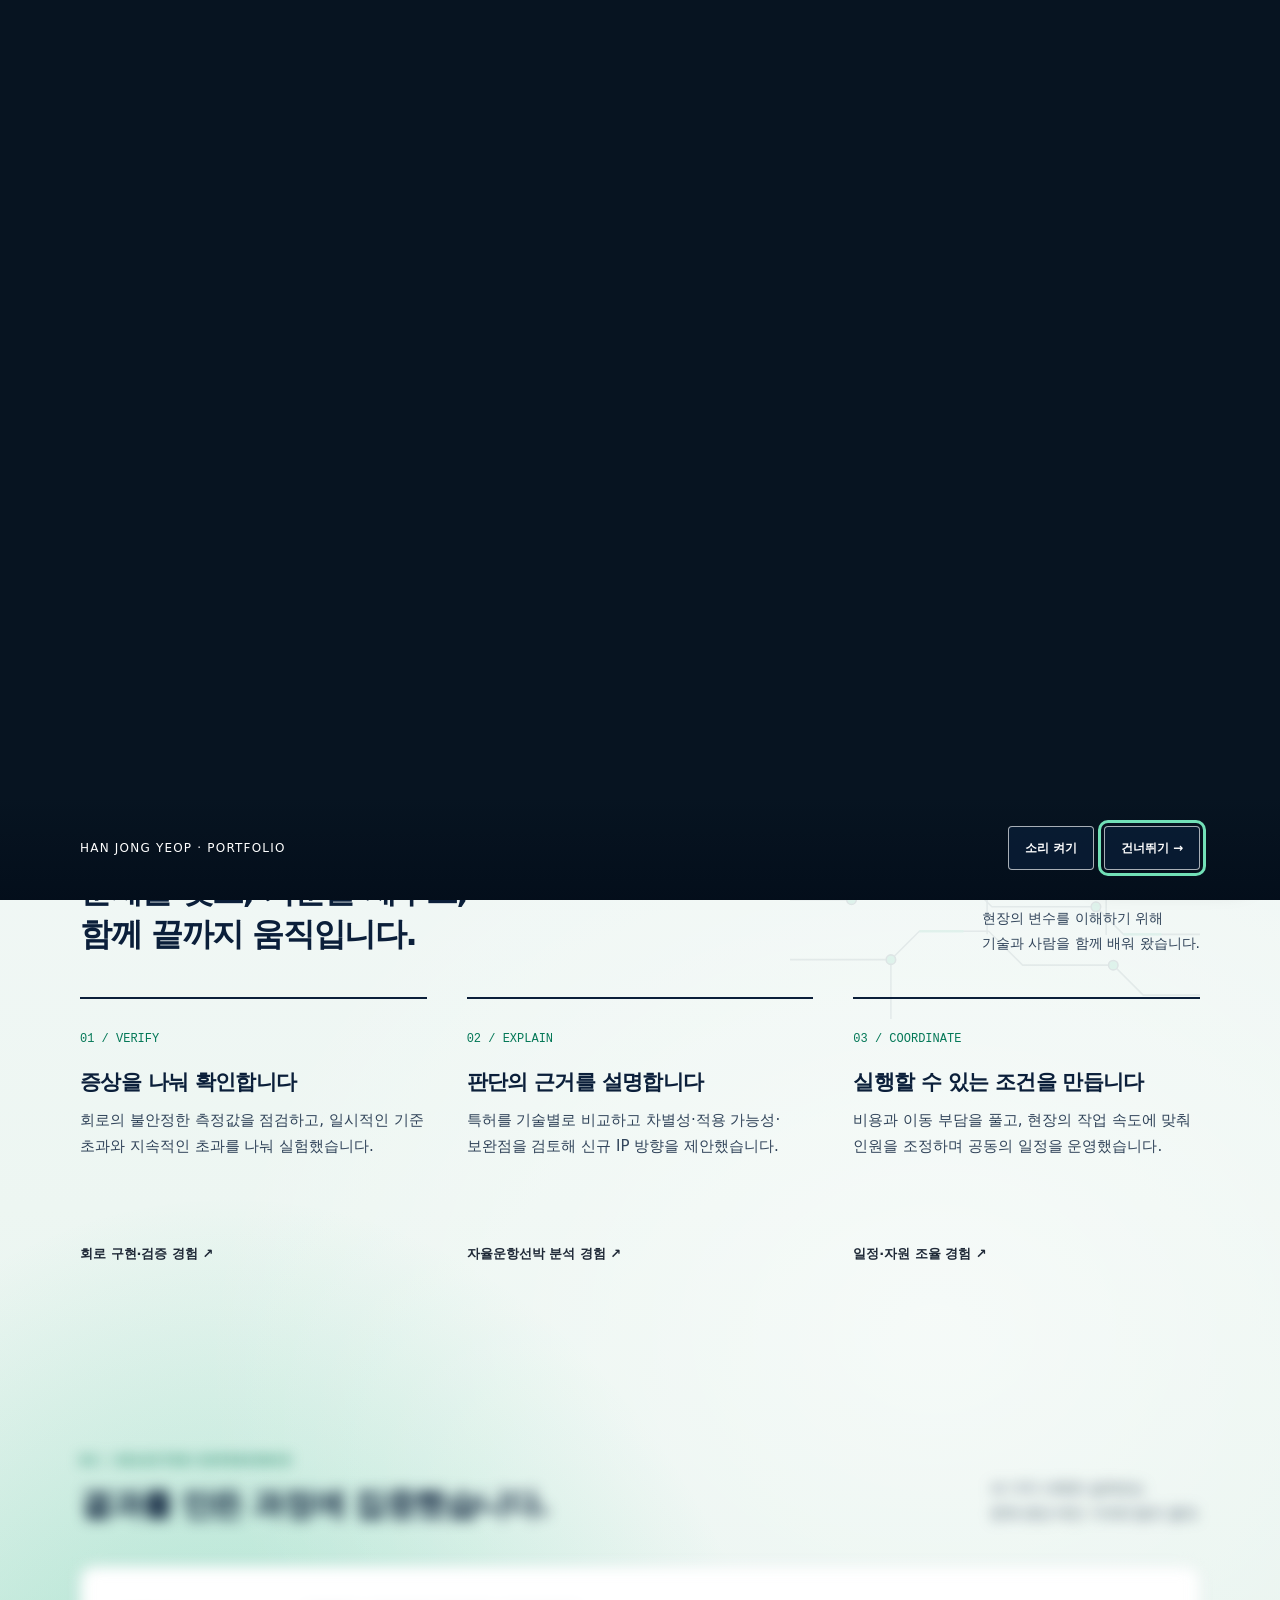
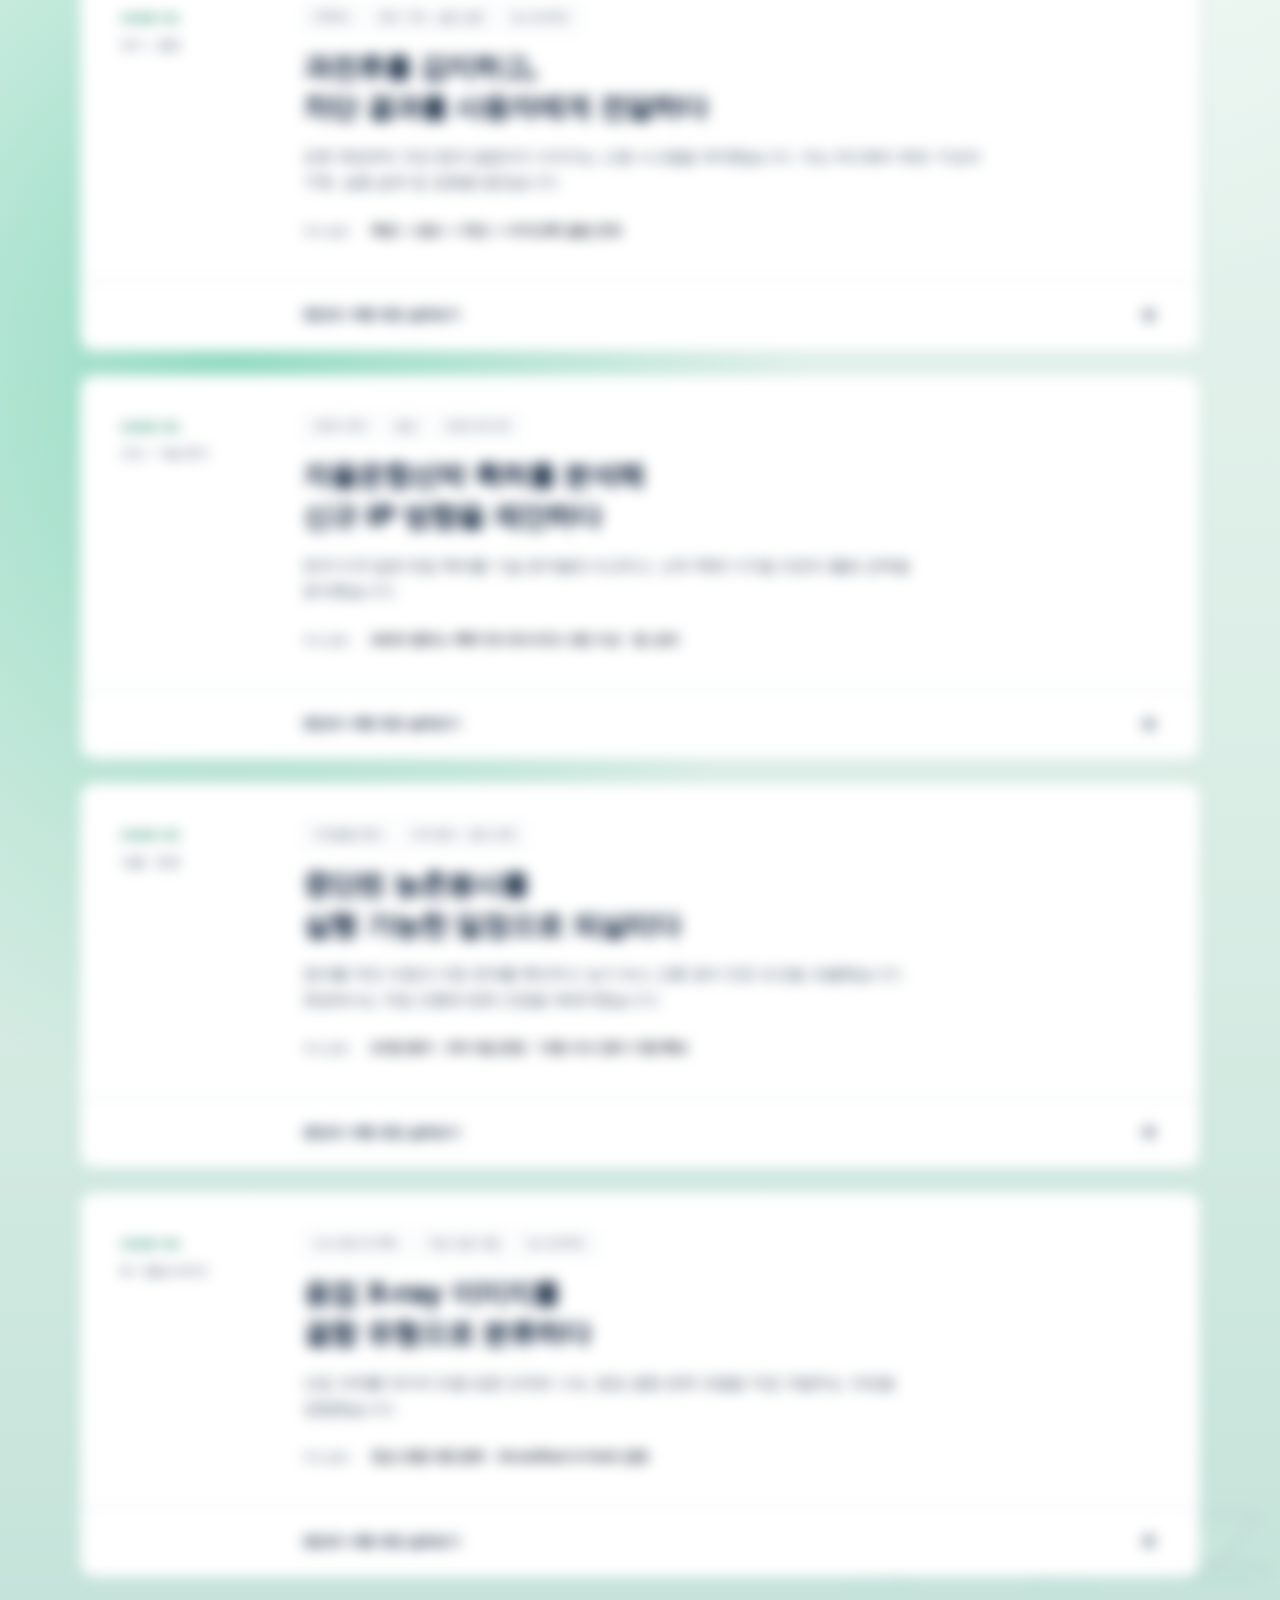
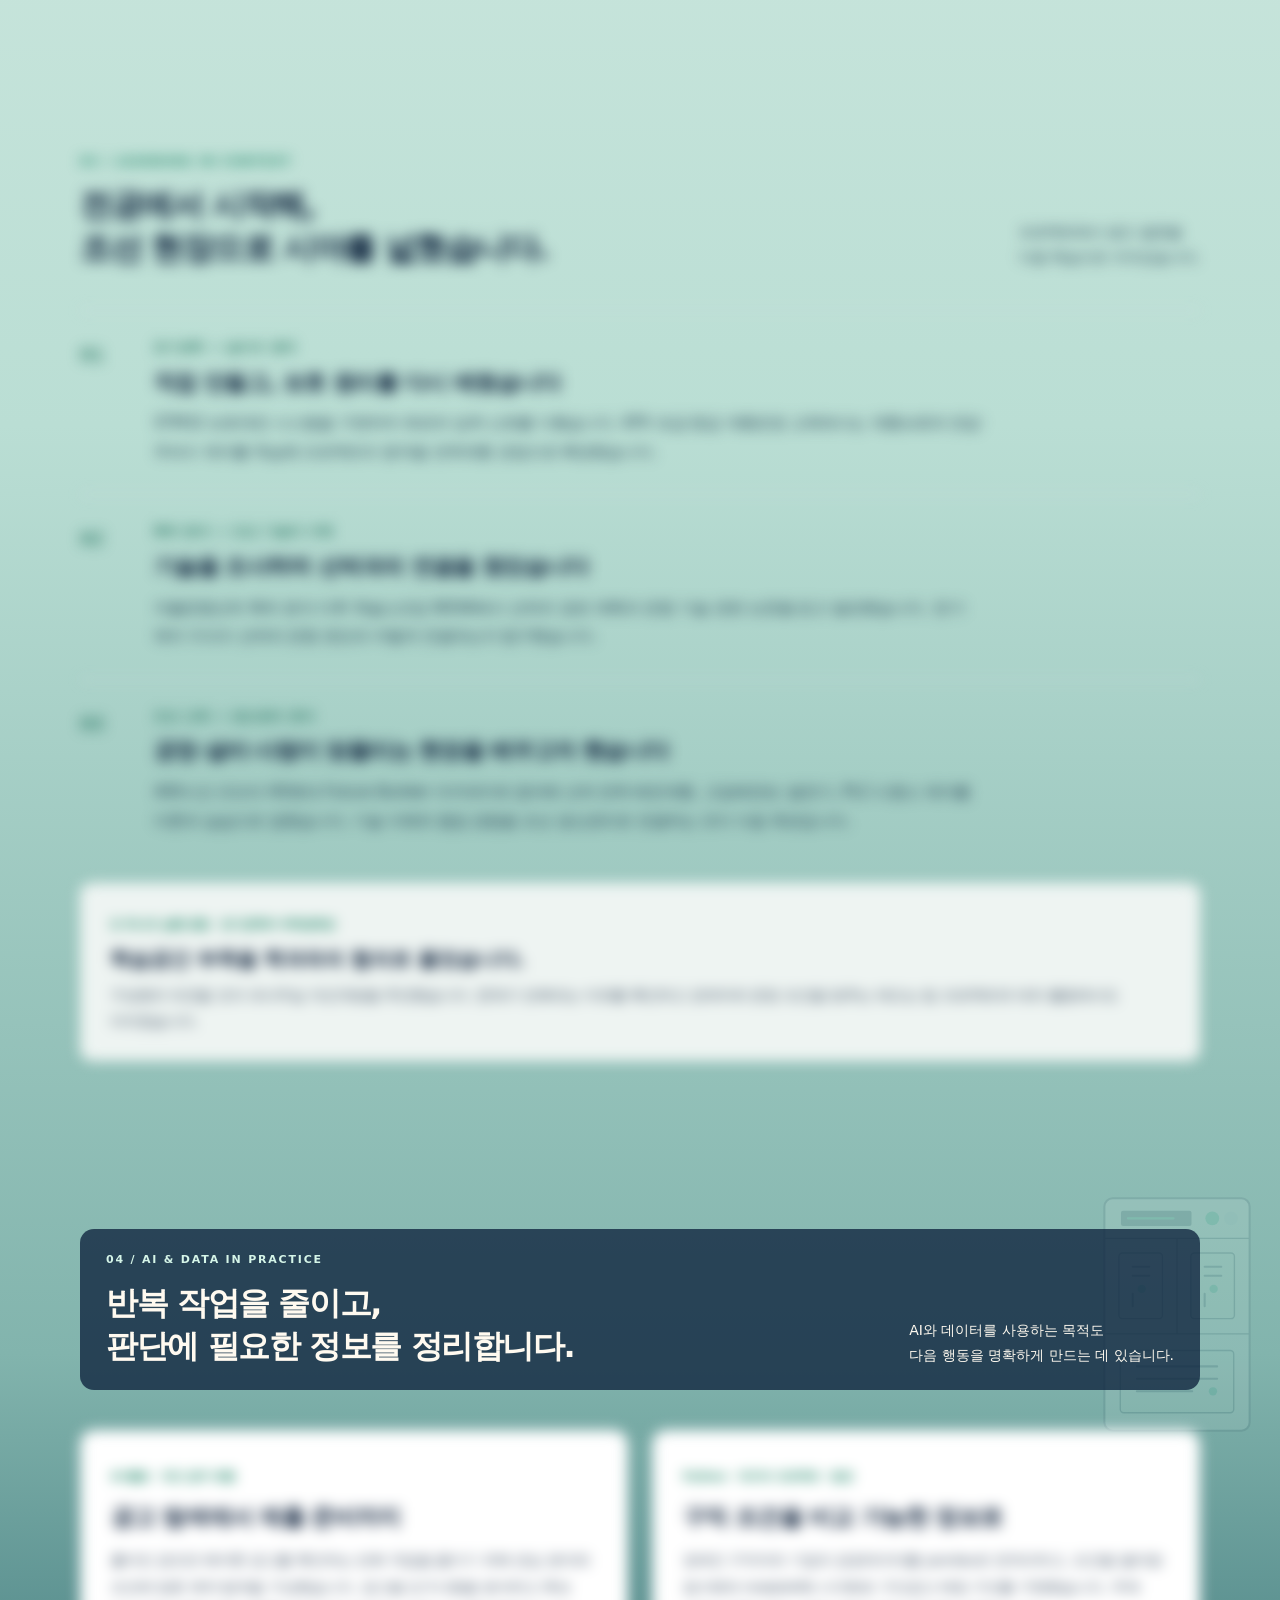
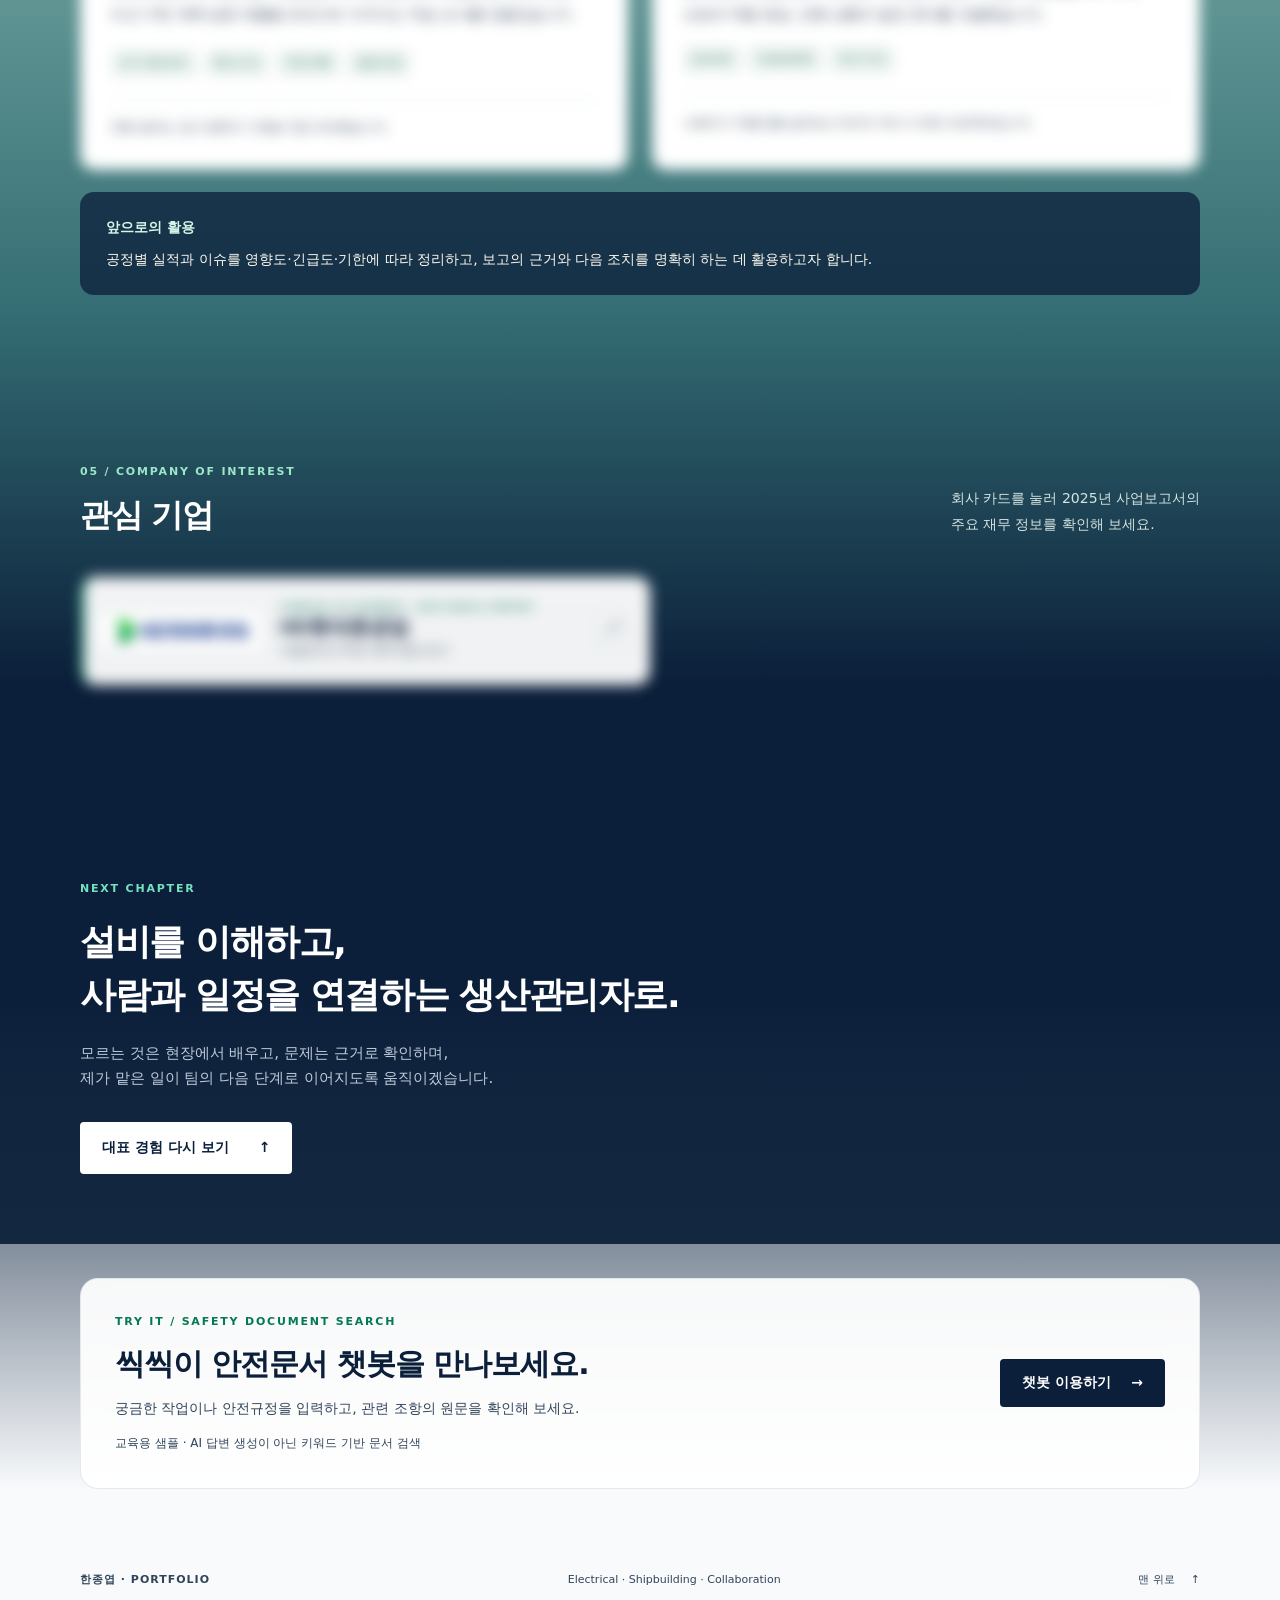
==== commit c3ddd6f4: "Integrate contact details into profile introduction" ====
--- a/index.html
+++ b/index.html
@@ -1,8 +1,8 @@
 <!doctype html>
-<html lang="ko"><head><meta charset="utf-8"><meta name="viewport" content="width=device-width, initial-scale=1"><meta name="description" content="한종엽의 전기·조선 포트폴리오. 과전류 보호 시스템 구현, 자율운항선박 특허 분석, 일정과 자원 조율 경험을 소개합니다."><meta name="theme-color" content="#0B1F3A"><meta property="og:title" content="한종엽 | 전기에서 조선 현장으로"><meta property="og:description" content="회로를 검증하고, 기술을 분석하고, 사람과 일정을 연결한 경험."><title>한종엽 | 전기에서 조선 현장으로</title><link rel="stylesheet" href="styles.css"><script src="app.js" defer></script><script src="guestbook-config.js" defer></script><script src="guestbook.js" defer></script></head>
+<html lang="ko"><head><meta charset="utf-8"><meta name="viewport" content="width=device-width, initial-scale=1"><meta name="description" content="한종엽의 전기·조선 포트폴리오. 과전류 보호 시스템 구현, 자율운항선박 특허 분석, 일정과 자원 조율 경험을 소개합니다."><meta name="theme-color" content="#0B1F3A"><meta property="og:title" content="한종엽 | 전기에서 조선 현장으로"><meta property="og:description" content="회로를 검증하고, 기술을 분석하고, 사람과 일정을 연결한 경험."><title>한종엽 | 전기에서 조선 현장으로</title><link rel="stylesheet" href="styles.css?v=20261001-3"><script src="app.js?v=20261001-3" defer></script><script src="guestbook-config.js" defer></script><script src="guestbook.js" defer></script></head>
 <body><div class="intro-overlay" id="intro-overlay" role="dialog" aria-modal="true" aria-label="포트폴리오 시작 영상" hidden><video id="intro-video" muted playsinline preload="auto"><source src="gemini_generated_video_bfaf8c3c.mp4" type="video/mp4"></video><div class="intro-controls"><span class="intro-caption">HAN JONG YEOP · PORTFOLIO</span><div><button id="intro-sound" type="button">소리 켜기</button><button id="intro-skip" type="button">건너뛰기 <span aria-hidden="true">→</span></button></div></div><button id="intro-play" class="intro-play" type="button" hidden>영상 재생하기</button></div><a class="skip-link" href="#main">본문 바로가기</a><button class="intro-replay" id="intro-replay" type="button" hidden>인트로 다시 보기 <span aria-hidden="true">↺</span></button>
 <header class="site-header"><div class="container header-inner"><a class="brand" href="#top" aria-label="한종엽 포트폴리오 처음으로"><span class="brand-mark" aria-hidden="true">M.</span><span>한종엽<br><small>MARINELECTRIC</small></span></a><nav aria-label="주 메뉴"><a href="#career">일하는 기준</a><a href="#projects">대표 경험</a><a href="#experience">학습과 확장</a><a href="#ai-tools">AI·데이터 활용</a><a href="#company">관심 기업</a><a href="#chatbot">챗봇 체험</a><a class="guestbook-nav" href="#guestbook" hidden>방명록</a></nav></div></header>
-<main id="main" class="flow-region"><section class="hero" id="top" aria-labelledby="hero-title"><div class="engineering-scene" aria-hidden="true"><img class="scene-circuit" src="assets/circuit-lines.svg" alt=""><img class="scene-switchboard" src="assets/switchboard.svg" alt=""><img class="scene-ship" src="assets/ship-outline.svg" alt=""></div><div class="container hero-grid"><div class="hero-copy"><p class="eyebrow"><span class="status-dot" aria-hidden="true"></span> ELECTRICAL ENGINEERING × SHIPBUILDING</p><h1 id="hero-title">해야 할 일을 발견하면,<br><em>먼저 움직이고</em><br>함께 완성합니다.</h1><p class="hero-description">회로의 이상 원인을 확인하고, 기술 자료에서 제안의 근거를 찾고,<br class="desktop-break"> 사람과 일정을 조율해 계획을 실행해 왔습니다.</p><p class="career-direction">전기공학을 바탕으로 조선 현장의 문제를 이해하는 생산관리자를 준비합니다.</p><div class="hero-actions"><a class="button primary" href="#projects">대표 경험 살펴보기 <span aria-hidden="true">↓</span></a><a class="text-link" href="#career">제가 일하는 방식 <span aria-hidden="true">↗</span></a></div></div><aside class="profile-card" aria-label="한종엽 프로필"><div class="profile-intro"><img src="assets/profile.jpg" alt="한종엽 프로필 사진" width="896" height="1152" fetchpriority="high"><div><p class="eyebrow">MARINELECTRIC</p><h2>한종엽</h2><p>숭실대학교<br>전기공학부</p></div></div><div class="profile-focus"><span>CAREER FOCUS</span><p>전기 시스템의 이해를<br>조선 현장의 실행으로.</p></div><div class="profile-tags"><span>회로·실험 검증</span><span>조선 기술 분석</span><span>일정·자원 조율</span></div><div class="profile-contact"><span>CONTACT</span><a href="tel:+821048226399">010-4822-6399</a><a href="mailto:hanjy0803@naver.com">hanjy0803@naver.com</a></div></aside></div><div class="container hero-bottom"><span>직접 구현한 전기 시스템</span><span>2025 CPU 2등 · 팀 수상</span><span>22명·2박 3일 활동 운영</span></div></section>
+<main id="main" class="flow-region"><section class="hero" id="top" aria-labelledby="hero-title"><div class="engineering-scene" aria-hidden="true"><img class="scene-circuit" src="assets/circuit-lines.svg" alt=""><img class="scene-switchboard" src="assets/switchboard.svg" alt=""><img class="scene-ship" src="assets/ship-outline.svg" alt=""></div><div class="container hero-grid"><div class="hero-copy"><p class="eyebrow"><span class="status-dot" aria-hidden="true"></span> ELECTRICAL ENGINEERING × SHIPBUILDING</p><h1 id="hero-title">해야 할 일을 발견하면,<br><em>먼저 움직이고</em><br>함께 완성합니다.</h1><p class="hero-description">회로의 이상 원인을 확인하고, 기술 자료에서 제안의 근거를 찾고,<br class="desktop-break"> 사람과 일정을 조율해 계획을 실행해 왔습니다.</p><p class="career-direction">전기공학을 바탕으로 조선 현장의 문제를 이해하는 생산관리자를 준비합니다.</p><div class="hero-actions"><a class="button primary" href="#projects">대표 경험 살펴보기 <span aria-hidden="true">↓</span></a><a class="text-link" href="#career">제가 일하는 방식 <span aria-hidden="true">↗</span></a></div></div><aside class="profile-card" aria-label="한종엽 프로필"><div class="profile-intro"><img src="assets/profile.jpg" alt="한종엽 프로필 사진" width="896" height="1152" fetchpriority="high"><div><p class="eyebrow">MARINELECTRIC</p><h2>한종엽</h2><p>숭실대학교<br>전기공학부<span class="profile-inline-contact"><a href="tel:+821048226399"><span aria-hidden="true">☎</span> 010-4822-6399</a><a href="mailto:hanjy0803@naver.com"><span aria-hidden="true">✉</span> hanjy0803@naver.com</a></span></p></div></div><div class="profile-focus"><span>CAREER FOCUS</span><p>전기 시스템의 이해를<br>조선 현장의 실행으로.</p></div><div class="profile-tags"><span>회로·실험 검증</span><span>조선 기술 분석</span><span>일정·자원 조율</span></div></aside></div><div class="container hero-bottom"><span>직접 구현한 전기 시스템</span><span>2025 CPU 2등 · 팀 수상</span><span>22명·2박 3일 활동 운영</span></div></section>
 <section class="section container scroll-reveal" id="career" aria-labelledby="career-title"><div class="section-heading"><div><p class="eyebrow">01 / HOW I WORK</p><h2 id="career-title">문제를 찾고, 기준을 세우고,<br>함께 끝까지 움직입니다.</h2></div><p>현장의 변수를 이해하기 위해<br>기술과 사람을 함께 배워 왔습니다.</p></div><div class="strength-grid"><article><span class="index-number">01 / VERIFY</span><h3>증상을 나눠 확인합니다</h3><p>회로의 불안정한 측정값을 점검하고, 일시적인 기준 초과와 지속적인 초과를 나눠 실험했습니다.</p><a class="text-link" href="#project-relay">회로 구현·검증 경험 ↗</a></article><article><span class="index-number">02 / EXPLAIN</span><h3>판단의 근거를 설명합니다</h3><p>특허를 기술별로 비교하고 차별성·적용 가능성·보완점을 검토해 신규 IP 방향을 제안했습니다.</p><a class="text-link" href="#project-ip">자율운항선박 분석 경험 ↗</a></article><article><span class="index-number">03 / COORDINATE</span><h3>실행할 수 있는 조건을 만듭니다</h3><p>비용과 이동 부담을 풀고, 현장의 작업 속도에 맞춰 인원을 조정하며 공동의 일정을 운영했습니다.</p><a class="text-link" href="#project-cooperation">일정·자원 조율 경험 ↗</a></article></div></section>
 <section class="project-section scroll-reveal" id="projects" aria-labelledby="projects-title"><div class="container"><div class="section-heading"><div><p class="eyebrow">02 / SELECTED EXPERIENCE</p><h2 id="projects-title">결과를 만든 과정에 집중했습니다.</h2></div><p>네 가지 사례로 살펴보는<br>문제·판단·개인 기여와 팀의 결과.</p></div><article class="project-card" id="project-relay"><div class="project-overview"><div class="project-label"><span>CASE 01</span><span>전기 · 검증</span></div><div class="project-main"><div class="tags"><span>STM32</span><span>회로 구현 · 실험 검증</span><span>팀 프로젝트</span></div><h3>과전류를 감지하고,<br>차단 결과를 사용자에게 전달하다</h3><p>전류 측정부터 차단·원격 알림까지 이어지는 소형 시스템을 제작했습니다. 저는 하드웨어 회로 구성과 구현, 실험 설계 및 검증을 맡았습니다.</p><div class="outcome"><span>주요 결과</span><strong>측정 → 경보 → 차단 → 카카오톡 알림 연계</strong></div></div></div><details><summary>판단과 수행 과정 살펴보기 <span class="plus" aria-hidden="true">+</span></summary><div class="case-body"><dl class="story"><div><dt>해결할 문제</dt><dd>산업용 보호계전기의 동작을 소형 보드에서 구현하고, 관리자가 현장에 없어도 경보와 차단 상태를 확인할 수 있도록 하고자 했습니다.</dd></div><div><dt>판단 기준</dt><dd>단 한 번의 기준 초과로 판단하지 않고 연속 측정 조건을 두었습니다. 일시적인 변화와 지속적인 초과 상황을 구분하는 것이 검증의 핵심이었습니다.</dd></div><div><dt>내가 한 일</dt><dd>SCT 전류센서와 STM32를 연결하는 하드웨어 회로를 구성·구현하고, 실험을 설계해 동작을 검증했습니다. 불안정한 측정값은 입력 경로를 점검하며 원인을 좁혔습니다.</dd></div><div><dt>팀의 구현</dt><dd>팀원들과 하드웨어·펌웨어·IoT 역할을 나누고 측정, 경보, 릴레이 차단, 카카오톡 알림을 연결했습니다. 펌웨어와 IoT 서비스 개발은 별도 팀원이 담당했습니다.</dd></div><div><dt>확인한 결과</dt><dd>보고서의 실험에서는 약 100ms의 일시적인 기준 초과는 트립되지 않았고, 지속적인 초과는 주의 경보와 차단으로 이어졌습니다. 소형 실험 회로에서 확인한 결과입니다.</dd></div><div><dt>배운 점과 연결</dt><dd>기능이 작동하는지뿐 아니라 어떤 조건에서 동작하는지 확인해야 했습니다. 이 경험을 설비의 이상 원인 파악과 조치 결과 확인에 연결하고자 합니다.</dd></div></dl><div class="evidence-panel"><p class="eyebrow">PROTOTYPE / LOGIC & TEST</p><h4>보고서에 기록된 시제품 판단 조건</h4><div class="logic-grid"><div><span>주의 경보</span><strong>0.72 A</strong><p>최근 10회 중 8회 이상 기준 초과</p></div><div><span>차단 판단</span><strong>0.9 A</strong><p>5회 연속 기준 초과</p></div><div><span>내 담당</span><strong>회로 · 실험</strong><p>하드웨어 구현과 동작 검증</p></div></div><p class="source-note">출처: Let’s Trip 캡스톤 과제보고서 3·5절. 위 값은 시제품에 설정한 실험 조건이며 현장 적용 기준이 아닙니다. 경보는 보고서에 설명된 임계값·연속 측정 로직으로 표현했습니다.</p></div></div></details></article><article class="project-card" id="project-ip"><div class="project-overview"><div class="project-label"><span>CASE 02</span><span>조선 · 기술 분석</span></div><div class="project-main"><div class="tags"><span>2025 CPU</span><span>팀장</span><span>2025.04–09</span></div><h3>자율운항선박 특허를 분석해<br>신규 IP 방향을 제안하다</h3><p>한국·미국·일본·유럽 특허를 기술 분야별로 비교하고, 선박 특화 디지털 트윈의 활용 공백을 분석했습니다.</p><div class="outcome"><span>주요 결과</span><strong>2025 캠퍼스 특허 유니버시아드 2등 수상 · 팀 성과</strong></div></div></div><details><summary>판단과 수행 과정 살펴보기 <span class="plus" aria-hidden="true">+</span></summary><div class="case-body"><dl class="story"><div><dt>해결할 문제</dt><dd>2024년 최종심사 이후 분석의 차별성과 현실성, 제안을 설득하는 논리를 보완해 다시 도전했습니다.</dd></div><div><dt>판단 기준</dt><dd>기존 기술과 무엇이 다른지, 실제로 적용할 수 있는지, 어떤 보완이 필요한지를 기준으로 자료와 제안 방향을 검토했습니다.</dd></div><div><dt>내가 한 일</dt><dd>팀장으로 분석 방향과 진행 상황을 점검하고 역할을 나눴습니다. 팀의 분석 결과와 신규 IP 아이디어를 정리해 최종심사에서 설명했습니다.</dd></div><div><dt>팀의 분석</dt><dd>충돌 회피·최적 항해·통신·긴급상황 대응·보안 분야를 분류하고, 조사한 특허 범위에서 디지털 트윈을 운항 판단과 위험 대응에 연결하는 방향을 제안했습니다.</dd></div><div><dt>결과</dt><dd>최종 2등을 수상했습니다. 결과물은 특허 분석과 IP 제안이며, 특허 등록이나 실제 자율운항 시스템 구축 성과로 제시하지 않습니다.</dd></div><div><dt>배운 점과 연결</dt><dd>자료를 모으는 것에서 나아가 차이와 적용 조건을 설명해야 제안이 설득력을 얻었습니다. 조선 기술을 비교하고 관계자에게 판단 근거를 전달하는 기초가 됐습니다.</dd></div></dl><p class="source-note">출처: 선박생산관리 지원서 및 Ocean Transformation 지원 이력서의 CPU 활동 기록.</p></div></details></article><article class="project-card" id="project-cooperation"><div class="project-overview"><div class="project-label"><span>CASE 03</span><span>조율 · 운영</span></div><div class="project-main"><div class="tags"><span>작은물결 회장</span><span>대외 협의 · 일정 운영</span></div><h3>중단된 농촌봉사를<br>실행 가능한 일정으로 되살리다</h3><p>참여를 막던 비용과 이동 문제를 확인하고 농가·숙소·교통·장비·안전 조건을 조율했습니다. 현장에서는 작업 진행에 맞춰 인원을 재배치했습니다.</p><div class="outcome"><span>주요 결과</span><strong>22명 참여 · 2박 3일 운영 · 이동·식사·장비 지원 확보</strong></div></div></div><details><summary>판단과 수행 과정 살펴보기 <span class="plus" aria-hidden="true">+</span></summary><div class="case-body"><dl class="story"><div><dt>해결할 문제</dt><dd>중단됐던 농촌봉사를 다시 추진하는 과정에서 구성원들이 비용과 이동 부담으로 참여를 망설였습니다.</dd></div><div><dt>판단 기준</dt><dd>참가자 모집보다 먼저 이동·숙소·식사·장비와 작업 일정을 실행 가능한 조건으로 만드는 데 집중했습니다.</dd></div><div><dt>내가 한 일</dt><dd>춘천농협과 MOU를 협의하고 전체 일정과 외부기관 소통을 맡았습니다. 현장에서는 농가별 작업량과 진행 속도를 확인하며 인원을 재배치하고, 지연되거나 담당이 비는 업무를 보완했습니다.</dd></div><div><dt>함께 한 일</dt><dd>부원들과 농가 연락·물품 준비·참여자 관리 역할을 나누고 진행 상황을 점검했습니다.</dd></div><div><dt>결과</dt><dd>22명이 참여하는 2박 3일 활동을 운영했습니다. 버스·중식·일손돕기 장비 지원과 봉사시간 인정을 확보했습니다.</dd></div><div><dt>배운 점과 연결</dt><dd>역할 분담 이후에도 진행 상황과 사람·자원의 제약을 살펴야 했습니다. 여러 관계자와 일정을 맞추고 변경에 대응하는 경험을 생산관리의 협업 역량으로 이어가고자 합니다.</dd></div></dl><p class="source-note">출처: 선박생산관리 지원서의 공동 목표 달성 경험.</p></div></details></article><article class="project-card" id="project-ai"><div class="project-overview"><div class="project-label"><span>CASE 04</span><span>AI · 품질 데이터</span></div><div class="project-main"><div class="tags"><span>조선 현장 AI PBL</span><span>직접 모델 개발</span><span>팀 프로젝트</span></div><h3>용접 X-ray 이미지를<br>결함 유형으로 분류하다</h3><p>산업 과제를 데이터·모델·검증 단계로 나눠, 용접 결함 분류 모델을 직접 개발하는 과정을 경험했습니다.</p><div class="outcome"><span>주요 결과</span><strong>정상 포함 5종 분류 · Stratified 5-Fold 검증</strong></div></div></div><details><summary>판단과 수행 과정 살펴보기 <span class="plus" aria-hidden="true">+</span></summary><div class="case-body"><dl class="story"><div><dt>해결할 문제</dt><dd>용접 X-ray 이미지를 기공·용입부족·융합불량·언더컷·정상으로 분류하는 교육 과제였습니다.</dd></div><div><dt>판단 기준</dt><dd>클래스별 성능을 함께 살피는 Macro F1과 계층화 교차검증을 기준으로 모델을 평가했습니다.</dd></div><div><dt>내가 한 일</dt><dd>용접 결함 분류 모델을 직접 만들고 데이터 탐색부터 학습·검증·재학습까지의 적용 과정을 경험했습니다.</dd></div><div><dt>팀의 개발 과정</dt><dd>팀 발표자료에는 흑백 128×128 전처리·증강, WeldingResNet, 5-Fold 검증, 앙상블과 고신뢰도 Pseudo-label 재학습 과정이 기록돼 있습니다.</dd></div><div><dt>결과와 범위</dt><dd>팀 발표자료의 평균 검증 Macro F1은 0.8958입니다. 교육 데이터의 5-Fold 결과이며 현장 검사 정확도나 불량률 개선 수치는 아닙니다.</dd></div><div><dt>배운 점과 연결</dt><dd>평가 조건과 데이터 구성을 함께 확인해야 점수의 의미를 설명할 수 있었습니다. 품질 데이터를 다룰 때도 분석 결과와 적용 가능한 범위를 함께 전달하고자 합니다.</dd></div></dl><p class="source-note">출처: 기존 포트폴리오에 반영된 「용접 결함 이미지 분류 모델 학습 과정」 팀 발표자료. 평균 검증 Macro F1과 별도 제출 점수는 합치지 않았습니다.</p></div></details></article></div></section>
 <section class="section container scroll-reveal" id="experience" aria-labelledby="experience-title"><div class="section-heading"><div><p class="eyebrow">03 / LEARNING IN CONTEXT</p><h2 id="experience-title">전공에서 시작해,<br>조선 현장으로 시야를 넓혔습니다.</h2></div><p>프로젝트에서 생긴 질문을<br>다음 학습으로 이어갔습니다.</p></div><div class="learning-path"><article><span class="path-number">01</span><div><p class="eyebrow">전기공학 → 설비의 동작</p><h3>직접 만들고, 보호 원리를 다시 배웠습니다</h3><p>STM32 보호계전 시스템을 구현하며 회로와 입력 신호를 다뤘습니다. KPX 초급·중급 계통운영 교육에서는 계통보호와 전압·주파수 제어를 학습해 프로젝트의 동작을 전력계통 관점으로 확장했습니다.</p></div></article><article><span class="path-number">02</span><div><p class="eyebrow">특허 분석 → 조선 기술의 이해</p><h3>기술을 조사하며 선박과의 연결을 찾았습니다</h3><p>자율운항선박 특허 분석 이후 학술소모임 NOVA에서 선박의 경로 계획과 운항 기술 관련 논문을 읽고 발표했습니다. 전기·제어 지식이 선박의 운항 판단과 어떻게 연결되는지 탐구했습니다.</p></div></article><article><span class="path-number">03</span><div><p class="eyebrow">조선 교육 → 생산관리 준비</p><h3>공정·설비·사람이 맞물리는 현장을 배우고자 했습니다</h3><p>400시간 규모의 HD현대 Future Builder 아카데미에 참여해 선박 전력·배전계통, 고압배전반, 발전기, PLC·시퀀스 제어를 이론과 실습으로 접했습니다. 기술 이해와 협업 경험을 조선 생산관리로 연결하는 것이 다음 목표입니다.</p></div></article></div><div class="supporting-experience"><span class="experience-type">또 하나의 실행 경험 · 전기공학부 부학생회장</span><h3>학습공간 부족을 학과와의 협의로 풀었습니다.</h3><p>구성원의 의견을 모아 과사무실 야간개방을 추진했습니다. 문제가 반복되는 이유를 확인하고 관계자와 운영 조건을 맞추는 태도는 팀 프로젝트와 대외 활동에서도 이어졌습니다.</p></div></section>
--- a/styles.css
+++ b/styles.css
@@ -165,8 +165,8 @@
 
 /* Stronger secondary text throughout the light cards and sections. */
 :root{--muted:#31445a}
-.profile-contact{display:flex;flex-direction:column;gap:4px;margin-top:22px;padding-top:18px;border-top:1px solid var(--line)}
-.profile-contact>span{color:#075e48;font-size:10px;font-weight:800;letter-spacing:1.6px}
-.profile-contact a{width:max-content;max-width:100%;color:var(--navy);font-size:14px;font-weight:700;overflow-wrap:anywhere;text-decoration:underline;text-decoration-color:#10b981;text-underline-offset:4px}
-.profile-contact a:hover{color:#075e48}
-.profile-contact a:focus-visible{outline:3px solid var(--green-dark);outline-offset:3px}
+.profile-inline-contact{display:flex;flex-direction:column;gap:2px;margin-top:9px}
+.profile-inline-contact a{color:inherit;font:inherit;overflow-wrap:anywhere}
+.profile-inline-contact a:hover{text-decoration:underline;text-underline-offset:3px}
+.profile-inline-contact a:focus-visible{outline:3px solid var(--green-dark);outline-offset:3px}
+.profile-inline-contact a span{display:inline-block;width:17px;color:var(--green-dark);font-size:14px}
